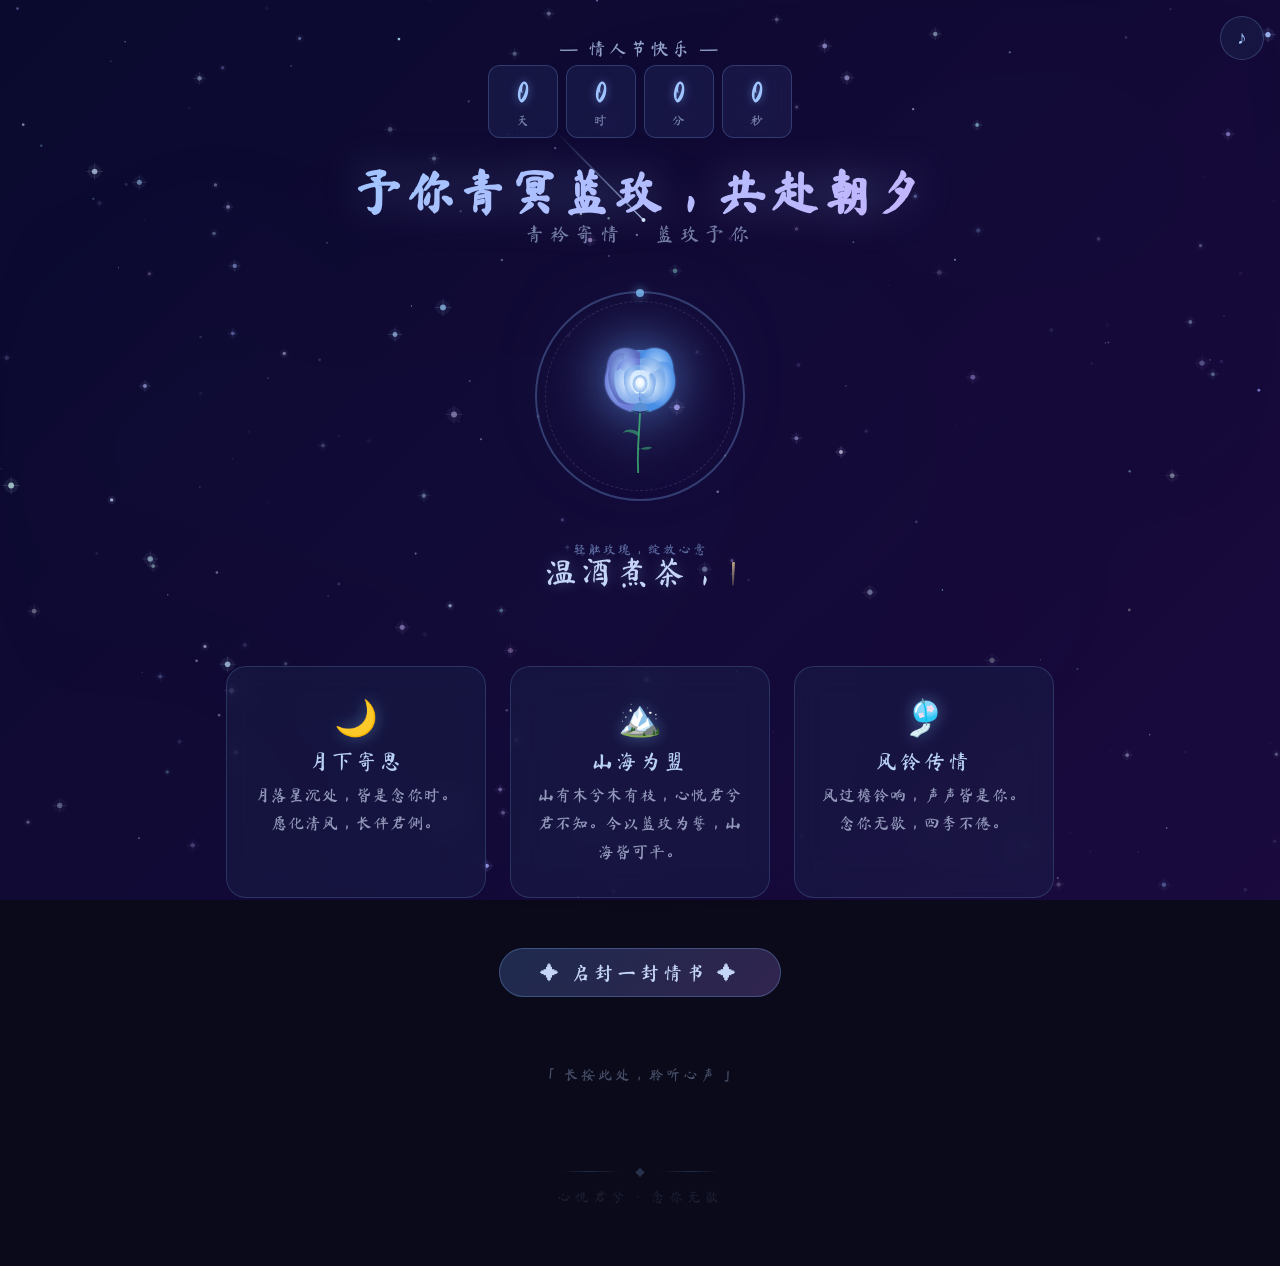
==== index.html @ 3673cbbe "Create index.html 1" ====
<!DOCTYPE html>
<html lang="zh-CN">
<head>
    <meta charset="UTF-8">
    <meta name="viewport" content="width=device-width, initial-scale=1.0">
    <title>予你青冥蓝玫，共赴朝夕</title>
    <!-- 引入中式书法字体 Ma Shan Zheng -->
    <link href="https://fonts.googleapis.com/css2?family=Ma+Shan+Zheng&display=swap" rel="stylesheet">
    <style>
        /* ========== 全局重置与基础样式 ========== */
        * {
            margin: 0;
            padding: 0;
            box-sizing: border-box;
        }

        body {
            font-family: 'Ma Shan Zheng', cursive, serif;
            overflow-x: hidden;
            min-height: 100vh;
            color: #e0d8f0;
            background: #0a0a1a;
            cursor: default;
            -webkit-tap-highlight-color: transparent;
        }

        /* ========== 星空渐变背景 ========== */
        .starry-bg {
            position: fixed;
            top: 0; left: 0;
            width: 100%; height: 100%;
            background: linear-gradient(135deg, #0a0a2e 0%, #1a0a3e 25%, #0d1b3e 50%, #1a0a3e 75%, #0a0a2e 100%);
            background-size: 400% 400%;
            animation: bgFlow 20s ease infinite;
            z-index: -3;
        }

        @keyframes bgFlow {
            0% { background-position: 0% 50%; }
            50% { background-position: 100% 50%; }
            100% { background-position: 0% 50%; }
        }

        /* ========== 星星闪烁层 ========== */
        .stars-canvas {
            position: fixed;
            top: 0; left: 0;
            width: 100%; height: 100%;
            z-index: -2;
            pointer-events: none;
        }

        /* ========== 中式水墨暗纹叠加 ========== */
        .ink-overlay {
            position: fixed;
            top: 0; left: 0;
            width: 100%; height: 100%;
            z-index: -1;
            pointer-events: none;
            opacity: 0.06;
            background-image:
                radial-gradient(ellipse at 20% 50%, rgba(100, 140, 200, 0.3) 0%, transparent 50%),
                radial-gradient(ellipse at 80% 20%, rgba(140, 100, 200, 0.2) 0%, transparent 50%),
                radial-gradient(ellipse at 50% 80%, rgba(80, 120, 180, 0.25) 0%, transparent 50%);
            background-size: 100% 100%;
            /* 水墨纹理用CSS模拟 */
            filter: blur(30px);
        }

        /* 额外水墨笔触装饰 */
        .ink-overlay::before {
            content: '';
            position: absolute;
            top: 10%; left: 5%;
            width: 300px; height: 300px;
            background: radial-gradient(ellipse, rgba(100, 150, 220, 0.15) 0%, transparent 70%);
            border-radius: 50% 40% 60% 30%;
            filter: blur(40px);
        }

        .ink-overlay::after {
            content: '';
            position: absolute;
            bottom: 15%; right: 10%;
            width: 250px; height: 250px;
            background: radial-gradient(ellipse, rgba(160, 120, 200, 0.12) 0%, transparent 70%);
            border-radius: 30% 60% 40% 50%;
            filter: blur(35px);
        }

        /* ========== 飘落花瓣容器 ========== */
        .petals-container {
            position: fixed;
            top: 0; left: 0;
            width: 100%; height: 100%;
            pointer-events: none;
            z-index: 1;
            overflow: hidden;
        }

        .petal {
            position: absolute;
            top: -30px;
            width: 12px;
            height: 16px;
            background: radial-gradient(ellipse at 30% 30%, rgba(150, 210, 255, 0.9), rgba(100, 170, 240, 0.5));
            border-radius: 50% 0 50% 50%;
            opacity: 0;
            animation: petalFall linear infinite;
            filter: blur(0.5px);
            box-shadow: 0 0 6px rgba(130, 200, 255, 0.3);
        }

        @keyframes petalFall {
            0% {
                opacity: 0;
                transform: translateY(0) translateX(0) rotate(0deg) scale(0.8);
            }
            10% {
                opacity: 0.8;
            }
            90% {
                opacity: 0.6;
            }
            100% {
                opacity: 0;
                transform: translateY(100vh) translateX(80px) rotate(360deg) scale(0.4);
            }
        }

        /* ========== 鼠标跟随粒子容器 ========== */
        .particle-container {
            position: fixed;
            top: 0; left: 0;
            width: 100%; height: 100%;
            pointer-events: none;
            z-index: 999;
        }

        .particle {
            position: absolute;
            border-radius: 50%;
            pointer-events: none;
            animation: particleFade 1s ease-out forwards;
        }

        @keyframes particleFade {
            0% {
                opacity: 1;
                transform: scale(1);
            }
            100% {
                opacity: 0;
                transform: scale(0) translateY(-20px);
            }
        }

        /* ========== 主内容容器 ========== */
        .main-content {
            position: relative;
            z-index: 10;
            display: flex;
            flex-direction: column;
            align-items: center;
            padding: 20px;
            min-height: 100vh;
        }

        /* ========== 情人节倒计时 ========== */
        .countdown-section {
            margin-top: 20px;
            text-align: center;
            animation: fadeInDown 1.5s ease;
        }

        .countdown-label {
            font-size: 1.1rem;
            color: rgba(180, 200, 240, 0.8);
            letter-spacing: 3px;
            margin-bottom: 8px;
        }

        .countdown-timer {
            display: flex;
            gap: 8px;
            justify-content: center;
            flex-wrap: wrap;
        }

        .countdown-item {
            background: rgba(100, 140, 220, 0.1);
            border: 1px solid rgba(130, 170, 240, 0.25);
            border-radius: 12px;
            padding: 10px 14px;
            min-width: 70px;
            backdrop-filter: blur(10px);
            -webkit-backdrop-filter: blur(10px);
        }

        .countdown-num {
            font-size: 1.8rem;
            color: #a0c4ff;
            text-shadow: 0 0 10px rgba(130, 180, 255, 0.5);
            display: block;
            line-height: 1.2;
        }

        .countdown-unit {
            font-size: 0.8rem;
            color: rgba(180, 200, 240, 0.6);
            letter-spacing: 2px;
        }

        @keyframes fadeInDown {
            from { opacity: 0; transform: translateY(-30px); }
            to { opacity: 1; transform: translateY(0); }
        }

        /* ========== 主标题 ========== */
        .main-title {
            margin-top: 30px;
            text-align: center;
            animation: fadeInDown 2s ease;
        }

        .main-title h1 {
            font-size: clamp(1.8rem, 5vw, 3rem);
            background: linear-gradient(135deg, #a0c4ff, #c4b5fd, #a0c4ff, #e0c3fc);
            background-size: 300% 300%;
            -webkit-background-clip: text;
            -webkit-text-fill-color: transparent;
            background-clip: text;
            animation: titleShimmer 4s ease infinite;
            text-shadow: none;
            filter: drop-shadow(0 0 20px rgba(160, 196, 255, 0.3));
            letter-spacing: 4px;
        }

        @keyframes titleShimmer {
            0% { background-position: 0% 50%; }
            50% { background-position: 100% 50%; }
            100% { background-position: 0% 50%; }
        }

        .main-title .subtitle {
            font-size: clamp(0.9rem, 2.5vw, 1.2rem);
            color: rgba(180, 200, 240, 0.6);
            margin-top: 8px;
            letter-spacing: 6px;
        }

        /* ========== 3D旋转蓝色玫瑰区域 ========== */
        .rose-section {
            margin-top: 40px;
            display: flex;
            justify-content: center;
            align-items: center;
            perspective: 800px;
        }

        .rose-wrapper {
            position: relative;
            width: 220px;
            height: 220px;
            display: flex;
            justify-content: center;
            align-items: center;
            cursor: pointer;
        }

        /* 中式圆形描边 */
        .rose-circle {
            position: absolute;
            width: 210px;
            height: 210px;
            border: 2px solid rgba(130, 180, 240, 0.3);
            border-radius: 50%;
            animation: circleRotate 10s linear infinite;
        }

        .rose-circle::before {
            content: '';
            position: absolute;
            top: -4px; left: 50%;
            width: 8px; height: 8px;
            background: rgba(130, 200, 255, 0.8);
            border-radius: 50%;
            transform: translateX(-50%);
            box-shadow: 0 0 10px rgba(130, 200, 255, 0.6);
        }

        .rose-circle-inner {
            position: absolute;
            width: 190px;
            height: 190px;
            border: 1px dashed rgba(180, 160, 220, 0.2);
            border-radius: 50%;
            animation: circleRotate 15s linear infinite reverse;
        }

        @keyframes circleRotate {
            from { transform: rotate(0deg); }
            to { transform: rotate(360deg); }
        }

        /* 3D玫瑰花 - SVG绘制 */
        .rose-3d {
            position: relative;
            width: 140px;
            height: 160px;
            animation: roseFloat 4s ease-in-out infinite;
            filter: drop-shadow(0 0 25px rgba(100, 170, 255, 0.6))
                    drop-shadow(0 0 50px rgba(130, 140, 220, 0.3));
        }

        .rose-3d svg {
            width: 100%;
            height: 100%;
        }

        @keyframes roseFloat {
            0%, 100% { transform: translateY(0) scale(1); }
            50% { transform: translateY(-8px) scale(1.03); }
        }

        /* 点击玫瑰提示 */
        .rose-hint {
            position: absolute;
            bottom: -50px;
            font-size: 0.8rem;
            color: rgba(160, 196, 255, 0.5);
            letter-spacing: 2px;
            animation: hintPulse 2s ease infinite;
        }

        @keyframes hintPulse {
            0%, 100% { opacity: 0.5; }
            50% { opacity: 1; }
        }

        /* ========== 爱心+花瓣爆破动画 ========== */
        .burst-particle {
            position: fixed;
            pointer-events: none;
            z-index: 1000;
            animation: burstAnim 1.2s ease-out forwards;
        }

        .burst-heart {
            font-size: 20px;
            color: #7ec8ff;
            text-shadow: 0 0 10px rgba(130, 200, 255, 0.6);
        }

        .burst-petal-piece {
            width: 10px;
            height: 14px;
            background: linear-gradient(135deg, rgba(130, 200, 255, 0.9), rgba(160, 140, 220, 0.7));
            border-radius: 50% 0 50% 50%;
        }

        @keyframes burstAnim {
            0% {
                opacity: 1;
                transform: translate(0, 0) scale(1) rotate(0deg);
            }
            100% {
                opacity: 0;
                transform: translate(var(--tx), var(--ty)) scale(0.3) rotate(var(--rot));
            }
        }

        /* ========== 打字机情话区域 ========== */
        .typewriter-section {
            margin-top: 50px;
            text-align: center;
            min-height: 60px;
        }

        .typewriter-text {
            font-size: clamp(1.3rem, 3.5vw, 2rem);
            color: #c4d5f7;
            letter-spacing: 4px;
            display: inline;
            text-shadow: 0 0 15px rgba(150, 190, 255, 0.3);
        }

        /* 毛笔笔触光标 */
        .typewriter-cursor {
            display: inline-block;
            width: 3px;
            height: 1.5em;
            background: linear-gradient(to bottom, rgba(200, 180, 140, 0.9), rgba(160, 140, 100, 0.3));
            margin-left: 4px;
            vertical-align: text-bottom;
            border-radius: 1px 1px 3px 0;
            animation: brushBlink 1s step-end infinite;
            /* 毛笔笔触：顶部粗底部细 */
            clip-path: polygon(0 0, 100% 0, 60% 100%, 0% 100%);
        }

        @keyframes brushBlink {
            0%, 100% { opacity: 1; }
            50% { opacity: 0; }
        }

        /* ========== 磨砂玻璃中式卡片 ========== */
        .cards-section {
            margin-top: 50px;
            display: flex;
            flex-wrap: wrap;
            justify-content: center;
            gap: 24px;
            padding: 0 20px;
            max-width: 900px;
            width: 100%;
        }

        .glass-card {
            background: rgba(30, 40, 80, 0.35);
            backdrop-filter: blur(16px);
            -webkit-backdrop-filter: blur(16px);
            border: 1px solid rgba(130, 180, 240, 0.2);
            border-radius: 20px;
            padding: 30px 24px;
            width: 260px;
            text-align: center;
            transition: all 0.4s cubic-bezier(0.4, 0, 0.2, 1);
            position: relative;
            overflow: hidden;
        }

        .glass-card::before {
            content: '';
            position: absolute;
            top: 0; left: 0;
            width: 100%; height: 100%;
            border-radius: 20px;
            border: 2px solid transparent;
            background: linear-gradient(135deg, rgba(100, 180, 240, 0), rgba(100, 180, 240, 0)) padding-box,
                        linear-gradient(135deg, rgba(100, 180, 240, 0.2), rgba(180, 160, 100, 0.1)) border-box;
            opacity: 0;
            transition: opacity 0.4s ease;
            pointer-events: none;
        }

        .glass-card:hover {
            transform: translateY(-8px);
            box-shadow:
                0 10px 40px rgba(100, 160, 240, 0.15),
                0 0 30px rgba(130, 180, 255, 0.1),
                inset 0 0 30px rgba(100, 160, 240, 0.05);
            border-color: transparent;
        }

        .glass-card:hover::before {
            opacity: 1;
            background: linear-gradient(135deg, rgba(100, 180, 240, 0), rgba(100, 180, 240, 0)) padding-box,
                        linear-gradient(135deg, rgba(100, 200, 255, 0.6), rgba(220, 200, 120, 0.4), rgba(100, 200, 255, 0.6)) border-box;
            animation: borderGlow 2s ease infinite;
        }

        @keyframes borderGlow {
            0% { background: linear-gradient(135deg, rgba(100,180,240,0),rgba(100,180,240,0)) padding-box, linear-gradient(135deg, rgba(100,200,255,0.6), rgba(220,200,120,0.4), rgba(100,200,255,0.6)) border-box; }
            50% { background: linear-gradient(135deg, rgba(100,180,240,0),rgba(100,180,240,0)) padding-box, linear-gradient(135deg, rgba(220,200,120,0.5), rgba(100,200,255,0.6), rgba(220,200,120,0.5)) border-box; }
            100% { background: linear-gradient(135deg, rgba(100,180,240,0),rgba(100,180,240,0)) padding-box, linear-gradient(135deg, rgba(100,200,255,0.6), rgba(220,200,120,0.4), rgba(100,200,255,0.6)) border-box; }
        }

        .card-icon {
            font-size: 2.2rem;
            margin-bottom: 12px;
            display: block;
            filter: drop-shadow(0 0 8px rgba(130, 200, 255, 0.4));
        }

        .card-title {
            font-size: 1.3rem;
            color: #b8d0f5;
            margin-bottom: 10px;
            letter-spacing: 3px;
        }

        .card-text {
            font-size: 1rem;
            color: rgba(200, 210, 240, 0.7);
            line-height: 1.8;
            letter-spacing: 1px;
        }

        /* ========== 惊喜按钮 ========== */
        .surprise-btn {
            margin-top: 50px;
            padding: 14px 40px;
            font-family: 'Ma Shan Zheng', cursive;
            font-size: 1.2rem;
            color: #c4d5f7;
            background: linear-gradient(135deg, rgba(80, 120, 200, 0.3), rgba(140, 100, 200, 0.3));
            border: 1px solid rgba(130, 180, 240, 0.3);
            border-radius: 50px;
            cursor: pointer;
            letter-spacing: 4px;
            transition: all 0.3s ease;
            backdrop-filter: blur(10px);
            -webkit-backdrop-filter: blur(10px);
            position: relative;
            overflow: hidden;
        }

        .surprise-btn::before {
            content: '';
            position: absolute;
            top: 50%; left: 50%;
            width: 0; height: 0;
            background: rgba(130, 200, 255, 0.15);
            border-radius: 50%;
            transform: translate(-50%, -50%);
            transition: all 0.5s ease;
        }

        .surprise-btn:hover {
            border-color: rgba(130, 200, 255, 0.6);
            box-shadow: 0 0 30px rgba(100, 170, 255, 0.2), inset 0 0 20px rgba(100, 170, 255, 0.05);
            transform: scale(1.05);
        }

        .surprise-btn:hover::before {
            width: 300px; height: 300px;
        }

        /* ========== 惊喜弹窗 ========== */
        .modal-overlay {
            position: fixed;
            top: 0; left: 0;
            width: 100%; height: 100%;
            background: rgba(5, 5, 20, 0.7);
            backdrop-filter: blur(8px);
            -webkit-backdrop-filter: blur(8px);
            z-index: 2000;
            display: none;
            justify-content: center;
            align-items: center;
            opacity: 0;
            transition: opacity 0.4s ease;
        }

        .modal-overlay.active {
            display: flex;
            opacity: 1;
        }

        .modal-box {
            background: rgba(20, 30, 60, 0.6);
            backdrop-filter: blur(20px);
            -webkit-backdrop-filter: blur(20px);
            border: 1px solid rgba(130, 180, 240, 0.3);
            border-radius: 24px;
            padding: 40px 30px;
            max-width: 380px;
            width: 90%;
            text-align: center;
            transform: scale(0.8);
            transition: transform 0.4s cubic-bezier(0.4, 0, 0.2, 1);
        }

        .modal-overlay.active .modal-box {
            transform: scale(1);
        }

        .modal-icon {
            font-size: 3rem;
            margin-bottom: 16px;
            display: block;
            animation: modalFloat 3s ease infinite;
        }

        @keyframes modalFloat {
            0%, 100% { transform: translateY(0); }
            50% { transform: translateY(-10px); }
        }

        .modal-text {
            font-size: 1.4rem;
            color: #c4d5f7;
            line-height: 2;
            letter-spacing: 3px;
            margin-bottom: 20px;
        }

        .modal-close {
            padding: 8px 30px;
            font-family: 'Ma Shan Zheng', cursive;
            font-size: 1rem;
            color: rgba(180, 200, 240, 0.8);
            background: rgba(100, 140, 200, 0.15);
            border: 1px solid rgba(130, 180, 240, 0.2);
            border-radius: 30px;
            cursor: pointer;
            letter-spacing: 3px;
            transition: all 0.3s ease;
        }

        .modal-close:hover {
            background: rgba(100, 140, 200, 0.3);
            border-color: rgba(130, 200, 255, 0.5);
        }

        /* ========== 长按彩蛋区域 ========== */
        .easter-egg-zone {
            margin-top: 50px;
            padding: 20px 30px;
            text-align: center;
            cursor: pointer;
            user-select: none;
            -webkit-user-select: none;
            position: relative;
        }

        .easter-egg-hint {
            font-size: 0.9rem;
            color: rgba(160, 180, 220, 0.4);
            letter-spacing: 3px;
            transition: color 0.3s ease;
        }

        .easter-egg-hint:hover {
            color: rgba(160, 180, 220, 0.6);
        }

        .easter-egg-content {
            position: fixed;
            top: 50%; left: 50%;
            transform: translate(-50%, -50%) scale(0.8);
            background: rgba(15, 20, 50, 0.85);
            backdrop-filter: blur(20px);
            -webkit-backdrop-filter: blur(20px);
            border: 1px solid rgba(130, 180, 240, 0.3);
            border-radius: 24px;
            padding: 40px 30px;
            max-width: 360px;
            width: 85%;
            text-align: center;
            z-index: 3000;
            opacity: 0;
            pointer-events: none;
            transition: all 0.5s cubic-bezier(0.4, 0, 0.2, 1);
        }

        .easter-egg-content.show {
            opacity: 1;
            transform: translate(-50%, -50%) scale(1);
            pointer-events: auto;
        }

        .easter-egg-text {
            font-size: 1.3rem;
            color: #c4d5f7;
            line-height: 2.2;
            letter-spacing: 3px;
        }

        .easter-egg-deco {
            margin-top: 15px;
            font-size: 1.5rem;
            opacity: 0.6;
        }

        /* ========== 音乐控制按钮 ========== */
        .music-btn {
            position: fixed;
            top: 16px;
            right: 16px;
            width: 44px;
            height: 44px;
            border-radius: 50%;
            background: rgba(30, 40, 80, 0.4);
            backdrop-filter: blur(10px);
            -webkit-backdrop-filter: blur(10px);
            border: 1px solid rgba(130, 180, 240, 0.25);
            color: #a0c4ff;
            font-size: 1.2rem;
            cursor: pointer;
            z-index: 5000;
            display: flex;
            justify-content: center;
            align-items: center;
            transition: all 0.3s ease;
        }

        .music-btn:hover {
            background: rgba(50, 60, 100, 0.5);
            border-color: rgba(130, 200, 255, 0.5);
            box-shadow: 0 0 15px rgba(100, 170, 255, 0.2);
        }

        .music-btn.playing .music-icon {
            animation: musicSpin 2s linear infinite;
        }

        @keyframes musicSpin {
            from { transform: rotate(0deg); }
            to { transform: rotate(360deg); }
        }

        /* ========== 底部装饰 ========== */
        .footer-deco {
            margin-top: 60px;
            margin-bottom: 40px;
            text-align: center;
            opacity: 0.4;
        }

        .footer-deco .line {
            display: inline-block;
            width: 60px;
            height: 1px;
            background: linear-gradient(to right, transparent, rgba(130, 180, 240, 0.5), transparent);
            vertical-align: middle;
            margin: 0 12px;
        }

        .footer-deco .dot {
            font-size: 0.6rem;
            color: rgba(130, 180, 240, 0.6);
        }

        .footer-text {
            margin-top: 10px;
            font-size: 0.85rem;
            color: rgba(160, 180, 220, 0.3);
            letter-spacing: 4px;
        }

        /* ========== 响应式适配 ========== */
        @media (max-width: 768px) {
            .cards-section {
                flex-direction: column;
                align-items: center;
            }

            .glass-card {
                width: 90%;
                max-width: 320px;
            }

            .countdown-item {
                min-width: 60px;
                padding: 8px 10px;
            }

            .countdown-num {
                font-size: 1.5rem;
            }

            .rose-wrapper {
                width: 180px;
                height: 180px;
            }

            .rose-circle {
                width: 170px;
                height: 170px;
            }

            .rose-circle-inner {
                width: 155px;
                height: 155px;
            }

            .rose-3d {
                width: 100px;
                height: 100px;
            }
        }

        @media (max-width: 480px) {
            .main-content {
                padding: 10px;
            }

            .countdown-item {
                min-width: 55px;
                padding: 6px 8px;
            }

            .surprise-btn {
                padding: 12px 30px;
                font-size: 1.1rem;
            }
        }

        /* ========== 加载动画 ========== */
        .page-loader {
            position: fixed;
            top: 0; left: 0;
            width: 100%; height: 100%;
            background: #0a0a1a;
            z-index: 9999;
            display: flex;
            justify-content: center;
            align-items: center;
            transition: opacity 0.8s ease;
        }

        .page-loader.hidden {
            opacity: 0;
            pointer-events: none;
        }

        .loader-text {
            font-size: 1.5rem;
            color: #a0c4ff;
            letter-spacing: 6px;
            animation: loaderPulse 1.5s ease infinite;
        }

        @keyframes loaderPulse {
            0%, 100% { opacity: 0.4; }
            50% { opacity: 1; }
        }
    </style>
</head>
<body>

    <!-- 页面加载动画 -->
    <div class="page-loader" id="pageLoader">
        <span class="loader-text">蓝玫映星河...</span>
    </div>

    <!-- 星空渐变背景 -->
    <div class="starry-bg"></div>

    <!-- 星星闪烁画布 -->
    <canvas class="stars-canvas" id="starsCanvas"></canvas>

    <!-- 中式水墨暗纹 -->
    <div class="ink-overlay"></div>

    <!-- 飘落花瓣容器 -->
    <div class="petals-container" id="petalsContainer"></div>

    <!-- 鼠标跟随粒子容器 -->
    <div class="particle-container" id="particleContainer"></div>

    <!-- 背景音乐 - 可替换为其他免费音乐外链 -->
    <audio id="bgMusic" loop preload="auto">
        <source src="https://cdn.pixabay.com/audio/2024/11/01/audio_4956b4edd1.mp3" type="audio/mpeg">
    </audio>

    <!-- 音乐控制按钮 -->
    <button class="music-btn" id="musicBtn" title="背景音乐">
        <span class="music-icon">♪</span>
    </button>

    <!-- 主内容 -->
    <div class="main-content">

        <!-- 情人节倒计时 -->
        <section class="countdown-section">
            <div class="countdown-label">— 距离情人节 —</div>
            <div class="countdown-timer" id="countdownTimer">
                <div class="countdown-item">
                    <span class="countdown-num" id="cdDays">0</span>
                    <span class="countdown-unit">天</span>
                </div>
                <div class="countdown-item">
                    <span class="countdown-num" id="cdHours">0</span>
                    <span class="countdown-unit">时</span>
                </div>
                <div class="countdown-item">
                    <span class="countdown-num" id="cdMins">0</span>
                    <span class="countdown-unit">分</span>
                </div>
                <div class="countdown-item">
                    <span class="countdown-num" id="cdSecs">0</span>
                    <span class="countdown-unit">秒</span>
                </div>
            </div>
        </section>

        <!-- 主标题 - 可修改文案 -->
        <section class="main-title">
            <h1>予你青冥蓝玫，共赴朝夕</h1>
            <div class="subtitle">青衿寄情 · 蓝玫予你</div>
        </section>

        <!-- 3D旋转蓝色玫瑰 -->
        <section class="rose-section">
            <div class="rose-wrapper" id="roseWrapper">
                <div class="rose-circle"></div>
                <div class="rose-circle-inner"></div>
                <div class="rose-3d" id="rose3d">
                    <svg viewBox="0 0 200 260" xmlns="http://www.w3.org/2000/svg">
                        <defs>
                            <radialGradient id="rg1" cx="50%" cy="40%"><stop offset="0%" stop-color="#c7e2ff"/><stop offset="100%" stop-color="#4a8ee6"/></radialGradient>
                            <radialGradient id="rg2" cx="50%" cy="40%"><stop offset="0%" stop-color="#a8d4ff"/><stop offset="100%" stop-color="#5b6abf"/></radialGradient>
                            <radialGradient id="rg3" cx="50%" cy="40%"><stop offset="0%" stop-color="#b8e0ff"/><stop offset="100%" stop-color="#6e7fd9"/></radialGradient>
                            <radialGradient id="rg4" cx="50%" cy="50%"><stop offset="0%" stop-color="#dbeeff"/><stop offset="100%" stop-color="#7baae8"/></radialGradient>
                            <radialGradient id="rg5" cx="50%" cy="40%"><stop offset="0%" stop-color="#e8f4ff"/><stop offset="100%" stop-color="#90b8f0"/></radialGradient>
                            <radialGradient id="rgCore" cx="50%" cy="50%"><stop offset="0%" stop-color="#f0f7ff"/><stop offset="60%" stop-color="#c4dcf8"/><stop offset="100%" stop-color="#8ab4e8"/></radialGradient>
                            <filter id="roseGlow"><feGaussianBlur stdDeviation="1.5" result="blur"/><feMerge><feMergeNode in="blur"/><feMergeNode in="SourceGraphic"/></feMerge></filter>
                        </defs>
                        <!-- 花茎 -->
                        <path d="M100 158 Q99 180 97 210 Q96 235 97 255" stroke="#4ade80" stroke-width="3" fill="none" opacity="0.65"/>
                        <!-- 叶子 -->
                        <path d="M97 195 Q82 185 72 190 Q80 180 97 188" fill="#4ade80" opacity="0.45"/>
                        <path d="M97 218 Q112 210 120 214 Q110 220 97 215" fill="#4ade80" opacity="0.45"/>
                        <!-- 花萼 -->
                        <path d="M92 158 Q87 150 82 156 Q89 153 96 160" fill="#34d399" opacity="0.55"/>
                        <path d="M108 158 Q113 150 118 156 Q111 153 104 160" fill="#34d399" opacity="0.55"/>
                        <path d="M100 156 Q100 148 100 155" stroke="#34d399" stroke-width="2" fill="none" opacity="0.4"/>

                        <!-- === 花朵实心底色（消除所有缝隙） === -->
                        <ellipse cx="100" cy="105" rx="52" ry="50" fill="#5a8fd4" opacity="1"/>

                        <!-- === 外层花瓣（5片，大而圆润） === -->
                        <path d="M100 60 Q125 45 145 60 Q160 80 150 110 Q140 135 115 145 Q100 130 100 100 Z" fill="url(#rg1)" filter="url(#roseGlow)"/>
                        <path d="M100 60 Q75 45 55 60 Q40 80 50 110 Q60 135 85 145 Q100 130 100 100 Z" fill="url(#rg2)" filter="url(#roseGlow)"/>
                        <path d="M55 75 Q38 95 45 120 Q55 148 85 155 Q95 140 90 115 Q85 90 70 75 Z" fill="url(#rg3)" filter="url(#roseGlow)"/>
                        <path d="M145 75 Q162 95 155 120 Q145 148 115 155 Q105 140 110 115 Q115 90 130 75 Z" fill="url(#rg1)" filter="url(#roseGlow)"/>
                        <path d="M65 60 Q50 70 48 95 Q48 120 65 140 Q80 148 95 140 Q85 120 78 95 Q72 72 75 60 Z" fill="url(#rg2)" opacity="0.9"/>

                        <!-- === 中层花瓣（4片，稍小，覆盖内部） === -->
                        <path d="M100 70 Q120 62 135 78 Q145 100 130 130 Q115 145 100 135 Q100 115 100 95 Z" fill="url(#rg4)" opacity="0.92"/>
                        <path d="M100 70 Q80 62 65 78 Q55 100 70 130 Q85 145 100 135 Q100 115 100 95 Z" fill="url(#rg3)" opacity="0.92"/>
                        <path d="M60 90 Q55 110 65 130 Q78 148 100 140 Q95 125 88 108 Q80 92 68 85 Z" fill="url(#rg5)" opacity="0.88"/>
                        <path d="M140 90 Q145 110 135 130 Q122 148 100 140 Q105 125 112 108 Q120 92 132 85 Z" fill="url(#rg4)" opacity="0.88"/>

                        <!-- === 内层花瓣（4片，紧密包裹中心） === -->
                        <path d="M100 80 Q115 78 125 92 Q130 110 118 130 Q108 138 100 130 Q100 112 100 95 Z" fill="url(#rg5)" opacity="0.93"/>
                        <path d="M100 80 Q85 78 75 92 Q70 110 82 130 Q92 138 100 130 Q100 112 100 95 Z" fill="url(#rg4)" opacity="0.93"/>
                        <path d="M78 95 Q72 108 78 125 Q88 138 100 132 Q96 120 92 108 Q88 98 82 92 Z" fill="url(#rg5)" opacity="0.9"/>
                        <path d="M122 95 Q128 108 122 125 Q112 138 100 132 Q104 120 108 108 Q112 98 118 92 Z" fill="url(#rg4)" opacity="0.9"/>

                        <!-- === 花蕊卷曲（螺旋形，填满中心） === -->
                        <path d="M100 88 Q110 86 115 98 Q118 112 108 125 Q100 130 100 118 Q100 105 100 95 Z" fill="#d4e8fc" opacity="0.94"/>
                        <path d="M100 88 Q90 86 85 98 Q82 112 92 125 Q100 130 100 118 Q100 105 100 95 Z" fill="#ddeeff" opacity="0.94"/>
                        <path d="M95 95 Q88 105 92 118 Q97 128 100 122 Q98 112 96 102 Z" fill="#e6f1ff" opacity="0.92"/>
                        <path d="M105 95 Q112 105 108 118 Q103 128 100 122 Q102 112 104 102 Z" fill="#e0edff" opacity="0.92"/>

                        <!-- === 花蕊中心（实心，最亮） === -->
                        <ellipse cx="100" cy="110" rx="12" ry="14" fill="url(#rgCore)" opacity="0.95"/>
                        <ellipse cx="100" cy="108" rx="7" ry="8" fill="#f0f7ff" opacity="0.9"/>
                        <ellipse cx="100" cy="107" rx="3" ry="4" fill="#ffffff" opacity="0.7"/>
                    </svg>
                </div>
                <span class="rose-hint">轻触玫瑰，绽放心意</span>
            </div>
        </section>

        <!-- 打字机情话 -->
        <section class="typewriter-section">
            <span class="typewriter-text" id="typewriterText"></span>
            <span class="typewriter-cursor"></span>
        </section>

        <!-- 磨砂玻璃中式卡片 - 可修改文案 -->
        <section class="cards-section">
            <div class="glass-card">
                <span class="card-icon">🌙</span>
                <div class="card-title">月下寄思</div>
                <div class="card-text">月落星沉处，皆是念你时。愿化清风，长伴君侧。</div>
            </div>
            <div class="glass-card">
                <span class="card-icon">🏔️</span>
                <div class="card-title">山海为盟</div>
                <div class="card-text">山有木兮木有枝，心悦君兮君不知。今以蓝玫为誓，山海皆可平。</div>
            </div>
            <div class="glass-card">
                <span class="card-icon">🎐</span>
                <div class="card-title">风铃传情</div>
                <div class="card-text">风过檐铃响，声声皆是你。念你无歇，四季不倦。</div>
            </div>
        </section>

        <!-- 惊喜按钮 -->
        <button class="surprise-btn" id="surpriseBtn">
            ✦ 启封一封情书 ✦
        </button>

        <!-- 长按彩蛋区域 -->
        <div class="easter-egg-zone" id="easterEggZone">
            <div class="easter-egg-hint">「 长按此处，聆听心声 」</div>
        </div>

        <!-- 底部装饰 -->
        <div class="footer-deco">
            <span class="line"></span>
            <span class="dot">◆</span>
            <span class="line"></span>
            <div class="footer-text">心悦君兮 · 念你无歇</div>
        </div>
    </div>

    <!-- 惊喜弹窗 -->
    <div class="modal-overlay" id="modalOverlay">
        <div class="modal-box">
            <span class="modal-icon">💌</span>
            <!-- 弹窗情话 - 可修改文案 -->
            <div class="modal-text" id="modalText">
                浮世三千，<br>吾爱有三：<br>日、月与卿。<br>日为朝，月为暮，<br>卿为朝朝暮暮。
            </div>
            <button class="modal-close" id="modalClose">知悉 · 珍藏于心</button>
        </div>
    </div>

    <!-- 长按彩蛋内容 -->
    <div class="easter-egg-content" id="easterEggContent">
        <div class="easter-egg-text">
            见山是山，见海是海，见你是全世界<br>
            往后余生，四季与你
        </div>
        <div class="easter-egg-deco">🌸 💎 🌸</div>
    </div>

    <script>
        /* ========================================
         *  全局变量与配置 - 可在此修改文案
         * ======================================== */

        // 打字机情话列表 - 可修改/增加
        const typewriterPhrases = [
            "温酒煮茶，与你岁岁",
            "蓝玫寄意，山海为盟",
            "心悦于你，无问西东"
        ];

        // 惊喜弹窗情话列表 - 随机显示一句
        const surpriseTexts = [
            "浮世三千，<br>吾爱有三：<br>日、月与卿。<br>日为朝，月为暮，<br>卿为朝朝暮暮。",
            "玲珑骰子安红豆，<br>入骨相思知不知。<br>愿以星河为聘，<br>予你一世欢颜。",
            "春水初生，春林初盛，<br>春风十里，不如你。<br>蓝玫一朵，<br>胜却人间无数。"
        ];

        // 情人节目标日期 - 2026年2月14日
        const valentineDate = new Date('2026-02-14T00:00:00');

        /* ========================================
         *  页面加载完成
         * ======================================== */
        window.addEventListener('load', () => {
            setTimeout(() => {
                document.getElementById('pageLoader').classList.add('hidden');
            }, 1200);

            initStars();
            initPetals();
            initTypewriter();
            initCountdown();
            initParticles();
            initSurprise();
            initEasterEgg();
            initRoseClick();
            initMusic();
        });

        /* ========================================
         *  星星闪烁效果
         * ======================================== */
        function initStars() {
            const canvas = document.getElementById('starsCanvas');
            const ctx = canvas.getContext('2d');
            let stars = [];
            let shootingStars = [];
            const STAR_COUNT = 250;

            function resize() {
                canvas.width = window.innerWidth;
                canvas.height = window.innerHeight;
                // 重新分布星星位置
                stars.forEach(s => {
                    s.x = Math.random() * canvas.width;
                    s.y = Math.random() * canvas.height;
                });
            }
            resize();
            window.addEventListener('resize', resize);

            // 创建星星 - 不同类型有不同闪烁行为
            for (let i = 0; i < STAR_COUNT; i++) {
                const r = Math.random();
                stars.push({
                    x: Math.random() * canvas.width,
                    y: Math.random() * canvas.height,
                    baseSize: Math.random() * 2.2 + 0.4,
                    maxOpacity: 0.3 + Math.random() * 0.7,
                    // 闪烁速度：快中慢三档，让星空有层次感
                    twinkleSpeed: r < 0.3 ? (1.5 + Math.random() * 2) : r < 0.7 ? (3 + Math.random() * 3) : (5 + Math.random() * 4),
                    phase: Math.random() * Math.PI * 2,
                    // 随机闪烁偏移，让每颗星独立
                    flickerTimer: Math.random() * 1000,
                    // 是否会突然闪亮
                    canFlash: Math.random() < 0.15,
                    flashTime: 0,
                    // 颜色
                    r: Math.random() > 0.5 ? (150 + Math.random()*60) : (180 + Math.random()*40),
                    g: Math.random() > 0.5 ? (190 + Math.random()*50) : (160 + Math.random()*40),
                    b: Math.random() > 0.5 ? 255 : (220 + Math.random()*35)
                });
            }

            // 偶尔产生流星
            function spawnShootingStar() {
                shootingStars.push({
                    x: Math.random() * canvas.width * 0.8,
                    y: Math.random() * canvas.height * 0.3,
                    len: 60 + Math.random() * 80,
                    speed: 4 + Math.random() * 4,
                    angle: Math.PI / 4 + (Math.random() - 0.5) * 0.3,
                    life: 1.0
                });
                // 下一颗流星间隔 4~10秒
                setTimeout(spawnShootingStar, 4000 + Math.random() * 6000);
            }
            setTimeout(spawnShootingStar, 2000);

            function animate() {
                ctx.clearRect(0, 0, canvas.width, canvas.height);
                const time = Date.now() * 0.001;

                stars.forEach(star => {
                    // 多层正弦叠加，产生自然闪烁
                    const t1 = Math.sin(time * star.twinkleSpeed + star.phase);
                    const t2 = Math.sin(time * star.twinkleSpeed * 0.7 + star.phase * 1.3);
                    let twinkle = (t1 * 0.5 + t2 * 0.3 + 0.8) * 0.6;
                    twinkle = Math.max(0.05, Math.min(1, twinkle));

                    // 随机突然闪亮效果
                    let flashBoost = 0;
                    if (star.canFlash) {
                        if (star.flashTime <= 0 && Math.random() < 0.002) {
                            star.flashTime = 0.4 + Math.random() * 0.3;
                        }
                        if (star.flashTime > 0) {
                            flashBoost = Math.sin(star.flashTime * Math.PI / 0.7) * 0.6;
                            star.flashTime -= 0.016;
                        }
                    }

                    const alpha = Math.min(1, star.maxOpacity * twinkle + flashBoost);
                    const size = star.baseSize * (0.8 + twinkle * 0.4 + flashBoost * 0.5);

                    // 画星星核心
                    ctx.beginPath();
                    ctx.arc(star.x, star.y, size, 0, Math.PI * 2);
                    ctx.fillStyle = `rgba(${star.r}, ${star.g}, ${star.b}, ${alpha})`;
                    ctx.fill();

                    // 较大的星星画十字光芒
                    if (size > 1.8 || flashBoost > 0.2) {
                        const glowAlpha = alpha * 0.4;
                        const glowLen = size * 3;
                        ctx.strokeStyle = `rgba(${star.r}, ${star.g}, ${star.b}, ${glowAlpha})`;
                        ctx.lineWidth = 0.5;
                        ctx.beginPath();
                        ctx.moveTo(star.x - glowLen, star.y);
                        ctx.lineTo(star.x + glowLen, star.y);
                        ctx.moveTo(star.x, star.y - glowLen);
                        ctx.lineTo(star.x, star.y + glowLen);
                        ctx.stroke();
                    }

                    // 光晕
                    if (size > 1.5) {
                        ctx.beginPath();
                        ctx.arc(star.x, star.y, size * 2.5, 0, Math.PI * 2);
                        ctx.fillStyle = `rgba(${star.r}, ${star.g}, ${star.b}, ${alpha * 0.1})`;
                        ctx.fill();
                    }
                });

                // 绘制流星
                shootingStars.forEach((ss, idx) => {
                    const dx = Math.cos(ss.angle) * ss.speed;
                    const dy = Math.sin(ss.angle) * ss.speed;
                    ss.x += dx;
                    ss.y += dy;
                    ss.life -= 0.012;

                    if (ss.life > 0) {
                        const tailX = ss.x - Math.cos(ss.angle) * ss.len;
                        const tailY = ss.y - Math.sin(ss.angle) * ss.len;
                        const grad = ctx.createLinearGradient(tailX, tailY, ss.x, ss.y);
                        grad.addColorStop(0, `rgba(160, 200, 255, 0)`);
                        grad.addColorStop(1, `rgba(200, 220, 255, ${ss.life * 0.8})`);
                        ctx.beginPath();
                        ctx.moveTo(tailX, tailY);
                        ctx.lineTo(ss.x, ss.y);
                        ctx.strokeStyle = grad;
                        ctx.lineWidth = 1.5;
                        ctx.stroke();
                        // 流星头部亮点
                        ctx.beginPath();
                        ctx.arc(ss.x, ss.y, 2, 0, Math.PI * 2);
                        ctx.fillStyle = `rgba(220, 240, 255, ${ss.life})`;
                        ctx.fill();
                    } else {
                        shootingStars.splice(idx, 1);
                    }
                });

                requestAnimationFrame(animate);
            }
            animate();
        }

        /* ========================================
         *  飘落花瓣动画
         * ======================================== */
        function initPetals() {
            const container = document.getElementById('petalsContainer');
            const PETAL_COUNT = 15;

            function createPetal() {
                const petal = document.createElement('div');
                petal.className = 'petal';

                // 随机位置和大小
                const left = Math.random() * 100;
                const size = Math.random() * 8 + 8;
                const duration = Math.random() * 8 + 8;
                const delay = Math.random() * 10;
                const swayAmount = (Math.random() - 0.5) * 150;

                petal.style.left = left + '%';
                petal.style.width = size + 'px';
                petal.style.height = (size * 1.3) + 'px';
                petal.style.animationDuration = duration + 's';
                petal.style.animationDelay = delay + 's';

                // 随机花瓣颜色（碎冰蓝系列）
                const hue = 195 + Math.random() * 20;
                const sat = 70 + Math.random() * 20;
                const light = 75 + Math.random() * 15;
                petal.style.background = `radial-gradient(ellipse at 30% 30%, hsla(${hue}, ${sat}%, ${light}%, 0.9), hsla(${hue}, ${sat}%, ${light - 20}%, 0.4))`;

                container.appendChild(petal);

                // 动画结束后重新创建
                petal.addEventListener('animationend', () => {
                    petal.remove();
                    createPetal();
                });

                // 超时清理（防止动画不触发）
                setTimeout(() => {
                    if (petal.parentNode) {
                        petal.remove();
                        createPetal();
                    }
                }, (duration + delay) * 1000 + 500);
            }

            for (let i = 0; i < PETAL_COUNT; i++) {
                setTimeout(() => createPetal(), i * 600);
            }
        }

        /* ========================================
         *  鼠标跟随星光粒子
         * ======================================== */
        function initParticles() {
            const container = document.getElementById('particleContainer');
            let lastTime = 0;
            const THROTTLE = 40; // 节流间隔ms

            function createParticle(x, y) {
                const particle = document.createElement('div');
                particle.className = 'particle';

                const size = Math.random() * 6 + 3;
                const offsetX = (Math.random() - 0.5) * 20;
                const offsetY = (Math.random() - 0.5) * 20;

                // 青紫渐变色
                const colors = [
                    'rgba(130, 200, 255, 0.8)',
                    'rgba(160, 140, 220, 0.8)',
                    'rgba(100, 180, 240, 0.8)',
                    'rgba(180, 160, 255, 0.7)',
                    'rgba(140, 220, 255, 0.8)'
                ];
                const color = colors[Math.floor(Math.random() * colors.length)];

                particle.style.width = size + 'px';
                particle.style.height = size + 'px';
                particle.style.left = (x + offsetX) + 'px';
                particle.style.top = (y + offsetY) + 'px';
                particle.style.background = `radial-gradient(circle, ${color}, transparent)`;
                particle.style.boxShadow = `0 0 ${size}px ${color}`;

                container.appendChild(particle);

                setTimeout(() => particle.remove(), 1000);
            }

            document.addEventListener('mousemove', (e) => {
                const now = Date.now();
                if (now - lastTime < THROTTLE) return;
                lastTime = now;

                for (let i = 0; i < 3; i++) {
                    createParticle(e.clientX, e.clientY);
                }
            });

            // 触摸设备支持
            document.addEventListener('touchmove', (e) => {
                const now = Date.now();
                if (now - lastTime < THROTTLE) return;
                lastTime = now;

                const touch = e.touches[0];
                for (let i = 0; i < 2; i++) {
                    createParticle(touch.clientX, touch.clientY);
                }
            }, { passive: true });
        }

        /* ========================================
         *  打字机效果
         * ======================================== */
        function initTypewriter() {
            const textEl = document.getElementById('typewriterText');
            let phraseIndex = 0;
            let charIndex = 0;
            let isDeleting = false;

            function type() {
                const currentPhrase = typewriterPhrases[phraseIndex];

                if (!isDeleting) {
                    // 打字
                    textEl.textContent = currentPhrase.substring(0, charIndex + 1);
                    charIndex++;

                    if (charIndex === currentPhrase.length) {
                        // 打完一句，停顿后开始删除
                        setTimeout(() => {
                            isDeleting = true;
                            type();
                        }, 2500);
                        return;
                    }
                    setTimeout(type, 150);
                } else {
                    // 删除
                    textEl.textContent = currentPhrase.substring(0, charIndex - 1);
                    charIndex--;

                    if (charIndex === 0) {
                        isDeleting = false;
                        phraseIndex = (phraseIndex + 1) % typewriterPhrases.length;
                        setTimeout(type, 500);
                        return;
                    }
                    setTimeout(type, 80);
                }
            }

            setTimeout(type, 2000);
        }

        /* ========================================
         *  情人节倒计时
         * ======================================== */
        function initCountdown() {
            const daysEl = document.getElementById('cdDays');
            const hoursEl = document.getElementById('cdHours');
            const minsEl = document.getElementById('cdMins');
            const secsEl = document.getElementById('cdSecs');

            function update() {
                const now = new Date();
                const diff = valentineDate - now;

                if (diff <= 0) {
                    daysEl.textContent = '0';
                    hoursEl.textContent = '0';
                    minsEl.textContent = '0';
                    secsEl.textContent = '0';
                    document.querySelector('.countdown-label').textContent = '— 情人节快乐 —';
                    return;
                }

                const days = Math.floor(diff / (1000 * 60 * 60 * 24));
                const hours = Math.floor((diff % (1000 * 60 * 60 * 24)) / (1000 * 60 * 60));
                const mins = Math.floor((diff % (1000 * 60 * 60)) / (1000 * 60));
                const secs = Math.floor((diff % (1000 * 60)) / 1000);

                daysEl.textContent = days;
                hoursEl.textContent = String(hours).padStart(2, '0');
                minsEl.textContent = String(mins).padStart(2, '0');
                secsEl.textContent = String(secs).padStart(2, '0');
            }

            update();
            setInterval(update, 1000);
        }

        /* ========================================
         *  惊喜弹窗
         * ======================================== */
        function initSurprise() {
            const btn = document.getElementById('surpriseBtn');
            const overlay = document.getElementById('modalOverlay');
            const closeBtn = document.getElementById('modalClose');
            const modalText = document.getElementById('modalText');

            btn.addEventListener('click', () => {
                // 随机选择一句情话
                const randomText = surpriseTexts[Math.floor(Math.random() * surpriseTexts.length)];
                modalText.innerHTML = randomText;
                overlay.classList.add('active');
            });

            closeBtn.addEventListener('click', () => {
                overlay.classList.remove('active');
            });

            overlay.addEventListener('click', (e) => {
                if (e.target === overlay) {
                    overlay.classList.remove('active');
                }
            });
        }

        /* ========================================
         *  长按彩蛋
         * ======================================== */
        function initEasterEgg() {
            const zone = document.getElementById('easterEggZone');
            const content = document.getElementById('easterEggContent');
            let pressTimer = null;
            let isShowing = false;

            function showEgg() {
                content.classList.add('show');
                isShowing = true;
            }

            function hideEgg() {
                content.classList.remove('show');
                isShowing = false;
            }

            // 鼠标长按
            zone.addEventListener('mousedown', (e) => {
                e.preventDefault();
                pressTimer = setTimeout(showEgg, 800);
            });

            zone.addEventListener('mouseup', () => {
                clearTimeout(pressTimer);
            });

            zone.addEventListener('mouseleave', () => {
                clearTimeout(pressTimer);
            });

            // 触摸长按
            zone.addEventListener('touchstart', (e) => {
                e.preventDefault();
                pressTimer = setTimeout(showEgg, 800);
            }, { passive: false });

            zone.addEventListener('touchend', () => {
                clearTimeout(pressTimer);
            });

            // 点击其他区域关闭彩蛋
            document.addEventListener('click', (e) => {
                if (isShowing && !content.contains(e.target) && !zone.contains(e.target)) {
                    hideEgg();
                }
            });

            document.addEventListener('touchstart', (e) => {
                if (isShowing && !content.contains(e.target) && !zone.contains(e.target)) {
                    hideEgg();
                }
            }, { passive: true });
        }

        /* ========================================
         *  点击玫瑰 - 爱心+花瓣爆破
         * ======================================== */
        function initRoseClick() {
            const roseWrapper = document.getElementById('roseWrapper');

            roseWrapper.addEventListener('click', (e) => {
                const rect = roseWrapper.getBoundingClientRect();
                const cx = rect.left + rect.width / 2;
                const cy = rect.top + rect.height / 2;

                createBurst(cx, cy);
            });
        }

        function createBurst(cx, cy) {
            const PARTICLE_COUNT = 20;

            for (let i = 0; i < PARTICLE_COUNT; i++) {
                const el = document.createElement('div');
                el.className = 'burst-particle';

                // 随机方向
                const angle = (Math.PI * 2 * i) / PARTICLE_COUNT + (Math.random() - 0.5) * 0.5;
                const distance = 60 + Math.random() * 100;
                const tx = Math.cos(angle) * distance;
                const ty = Math.sin(angle) * distance - 30;
                const rot = Math.random() * 720 - 360;

                el.style.left = cx + 'px';
                el.style.top = cy + 'px';
                el.style.setProperty('--tx', tx + 'px');
                el.style.setProperty('--ty', ty + 'px');
                el.style.setProperty('--rot', rot + 'deg');

                // 交替爱心和花瓣
                if (i % 3 === 0) {
                    el.innerHTML = '<span class="burst-heart">♥</span>';
                    // 碎冰蓝渐变色
                    const hue = 195 + Math.random() * 30;
                    el.querySelector('.burst-heart').style.color = `hsl(${hue}, 80%, 75%)`;
                    el.querySelector('.burst-heart').style.textShadow = `0 0 10px hsla(${hue}, 80%, 75%, 0.6)`;
                    el.querySelector('.burst-heart').style.fontSize = (16 + Math.random() * 12) + 'px';
                } else {
                    const petal = document.createElement('div');
                    petal.className = 'burst-petal-piece';
                    const size = 6 + Math.random() * 8;
                    petal.style.width = size + 'px';
                    petal.style.height = (size * 1.4) + 'px';
                    const hue = 195 + Math.random() * 30;
                    petal.style.background = `linear-gradient(135deg, hsla(${hue}, 80%, 75%, 0.9), hsla(${hue + 30}, 60%, 65%, 0.6))`;
                    el.appendChild(petal);
                }

                document.body.appendChild(el);

                // 动画结束后移除
                setTimeout(() => el.remove(), 1300);
            }
        }

        /* ========================================
         *  背景音乐控制
         * ======================================== */
        function initMusic() {
            const audio = document.getElementById('bgMusic');
            const btn = document.getElementById('musicBtn');
            const icon = btn.querySelector('.music-icon');
            let isPlaying = false;

            // 尝试自动播放
            function tryAutoPlay() {
                audio.volume = 0.3;
                const playPromise = audio.play();
                if (playPromise !== undefined) {
                    playPromise.then(() => {
                        isPlaying = true;
                        btn.classList.add('playing');
                        icon.textContent = '♪';
                    }).catch(() => {
                        // 自动播放被阻止，等待用户交互
                        isPlaying = false;
                        btn.classList.remove('playing');
                        icon.textContent = '♪';
                    });
                }
            }

            // 页面加载后尝试自动播放
            setTimeout(tryAutoPlay, 1500);

            // 用户首次交互时尝试播放
            document.addEventListener('click', function firstClick() {
                if (!isPlaying) {
                    tryAutoPlay();
                }
                document.removeEventListener('click', firstClick);
            }, { once: false });

            // 音乐按钮切换
            btn.addEventListener('click', (e) => {
                e.stopPropagation();
                if (isPlaying) {
                    audio.pause();
                    isPlaying = false;
                    btn.classList.remove('playing');
                    icon.textContent = '♪';
                } else {
                    audio.volume = 0.3;
                    audio.play().then(() => {
                        isPlaying = true;
                        btn.classList.add('playing');
                        icon.textContent = '♪';
                    }).catch(() => {});
                }
            });
        }
    </script>
</body>
</html>
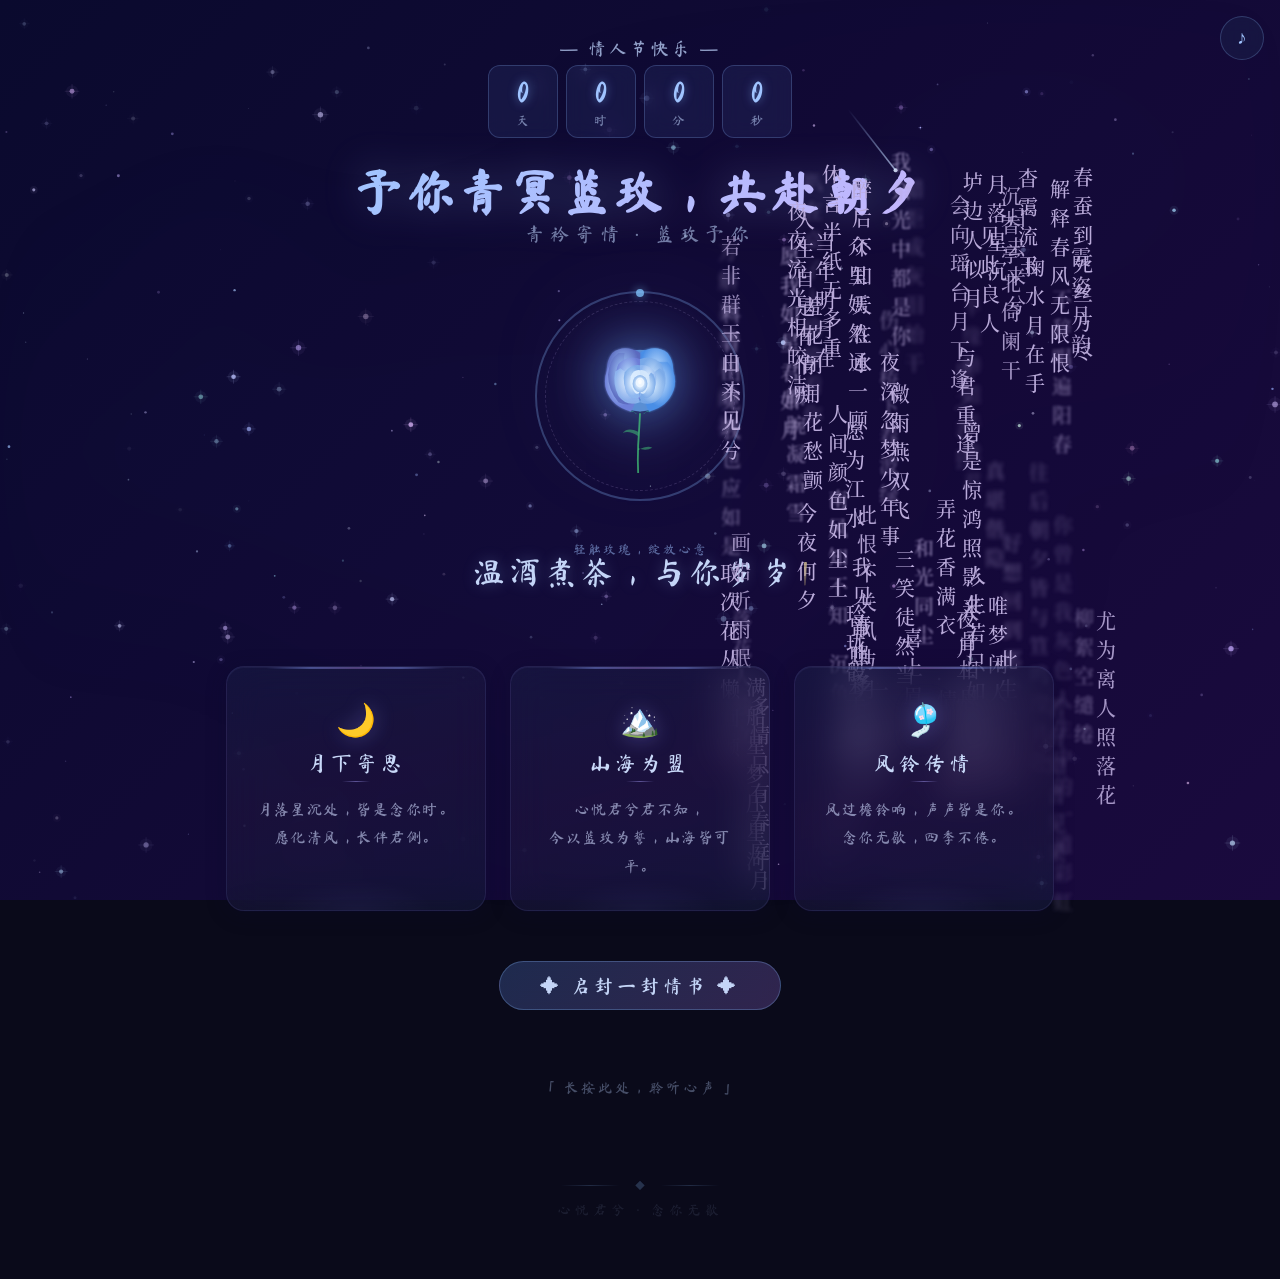
==== commit 878ceceb: "Add files via upload" ====
--- a/index.html
+++ b/index.html
@@ -256,6 +256,7 @@
             justify-content: center;
             align-items: center;
             perspective: 800px;
+            index:999;
         }
 
         .rose-wrapper {
@@ -417,74 +418,119 @@
         }
 
         .glass-card {
-            background: rgba(30, 40, 80, 0.35);
-            backdrop-filter: blur(16px);
-            -webkit-backdrop-filter: blur(16px);
-            border: 1px solid rgba(130, 180, 240, 0.2);
-            border-radius: 20px;
-            padding: 30px 24px;
+            background: linear-gradient(165deg, rgba(25, 30, 70, 0.5), rgba(35, 25, 65, 0.45), rgba(20, 28, 60, 0.5));
+            backdrop-filter: blur(18px);
+            -webkit-backdrop-filter: blur(18px);
+            border: 1px solid rgba(140, 140, 230, 0.12);
+            border-radius: 18px;
+            padding: 34px 26px 28px;
             width: 260px;
             text-align: center;
-            transition: all 0.4s cubic-bezier(0.4, 0, 0.2, 1);
             position: relative;
             overflow: hidden;
-        }
-
+            transform: translateY(0);
+            box-shadow:
+                0 4px 20px rgba(10, 10, 40, 0.3),
+                inset 0 1px 0 rgba(180, 180, 255, 0.06);
+            transition: transform 0.6s cubic-bezier(0.25, 0.46, 0.45, 0.94),
+                        box-shadow 0.6s cubic-bezier(0.25, 0.46, 0.45, 0.94),
+                        border-color 0.6s ease;
+        }
+
+        /* 卡片顶部渐变装饰线 */
         .glass-card::before {
             content: '';
             position: absolute;
-            top: 0; left: 0;
-            width: 100%; height: 100%;
-            border-radius: 20px;
-            border: 2px solid transparent;
-            background: linear-gradient(135deg, rgba(100, 180, 240, 0), rgba(100, 180, 240, 0)) padding-box,
-                        linear-gradient(135deg, rgba(100, 180, 240, 0.2), rgba(180, 160, 100, 0.1)) border-box;
-            opacity: 0;
-            transition: opacity 0.4s ease;
+            top: 0;
+            left: 15%;
+            width: 70%;
+            height: 2px;
+            background: linear-gradient(90deg, transparent, rgba(140, 160, 255, 0.4), rgba(180, 140, 230, 0.35), rgba(140, 160, 255, 0.4), transparent);
+            border-radius: 0 0 2px 2px;
+        }
+
+        /* 卡片底部微光 */
+        .glass-card::after {
+            content: '';
+            position: absolute;
+            bottom: -30px;
+            left: 50%;
+            transform: translateX(-50%);
+            width: 60%;
+            height: 60px;
+            background: radial-gradient(ellipse, rgba(130, 120, 240, 0.06) 0%, transparent 70%);
             pointer-events: none;
         }
 
         .glass-card:hover {
-            transform: translateY(-8px);
+            transform: translateY(-6px);
+            border-color: rgba(160, 140, 255, 0.35);
             box-shadow:
-                0 10px 40px rgba(100, 160, 240, 0.15),
-                0 0 30px rgba(130, 180, 255, 0.1),
-                inset 0 0 30px rgba(100, 160, 240, 0.05);
-            border-color: transparent;
-        }
-
-        .glass-card:hover::before {
-            opacity: 1;
-            background: linear-gradient(135deg, rgba(100, 180, 240, 0), rgba(100, 180, 240, 0)) padding-box,
-                        linear-gradient(135deg, rgba(100, 200, 255, 0.6), rgba(220, 200, 120, 0.4), rgba(100, 200, 255, 0.6)) border-box;
-            animation: borderGlow 2s ease infinite;
-        }
-
-        @keyframes borderGlow {
-            0% { background: linear-gradient(135deg, rgba(100,180,240,0),rgba(100,180,240,0)) padding-box, linear-gradient(135deg, rgba(100,200,255,0.6), rgba(220,200,120,0.4), rgba(100,200,255,0.6)) border-box; }
-            50% { background: linear-gradient(135deg, rgba(100,180,240,0),rgba(100,180,240,0)) padding-box, linear-gradient(135deg, rgba(220,200,120,0.5), rgba(100,200,255,0.6), rgba(220,200,120,0.5)) border-box; }
-            100% { background: linear-gradient(135deg, rgba(100,180,240,0),rgba(100,180,240,0)) padding-box, linear-gradient(135deg, rgba(100,200,255,0.6), rgba(220,200,120,0.4), rgba(100,200,255,0.6)) border-box; }
+                0 0 15px rgba(140, 120, 255, 0.25),
+                0 0 40px rgba(120, 100, 240, 0.15),
+                0 0 80px rgba(100, 130, 255, 0.1),
+                inset 0 0 25px rgba(140, 120, 255, 0.06);
+            animation: cardGlow 3s ease-in-out infinite;
+        }
+
+        @keyframes cardGlow {
+            0% {
+                box-shadow:
+                    0 0 15px rgba(140, 120, 255, 0.25),
+                    0 0 40px rgba(120, 100, 240, 0.15),
+                    0 0 80px rgba(100, 130, 255, 0.1),
+                    inset 0 0 25px rgba(140, 120, 255, 0.06);
+                border-color: rgba(160, 140, 255, 0.35);
+            }
+            50% {
+                box-shadow:
+                    0 0 20px rgba(120, 140, 255, 0.3),
+                    0 0 50px rgba(150, 120, 240, 0.2),
+                    0 0 90px rgba(130, 110, 255, 0.12),
+                    inset 0 0 30px rgba(130, 140, 255, 0.08);
+                border-color: rgba(140, 160, 255, 0.4);
+            }
+            100% {
+                box-shadow:
+                    0 0 15px rgba(140, 120, 255, 0.25),
+                    0 0 40px rgba(120, 100, 240, 0.15),
+                    0 0 80px rgba(100, 130, 255, 0.1),
+                    inset 0 0 25px rgba(140, 120, 255, 0.06);
+                border-color: rgba(160, 140, 255, 0.35);
+            }
         }
 
         .card-icon {
-            font-size: 2.2rem;
-            margin-bottom: 12px;
+            font-size: 2rem;
+            margin-bottom: 14px;
             display: block;
-            filter: drop-shadow(0 0 8px rgba(130, 200, 255, 0.4));
+            filter: drop-shadow(0 0 10px rgba(140, 150, 255, 0.35));
         }
 
         .card-title {
             font-size: 1.3rem;
-            color: #b8d0f5;
-            margin-bottom: 10px;
-            letter-spacing: 3px;
+            color: #c8d8f8;
+            margin-bottom: 14px;
+            letter-spacing: 4px;
+            position: relative;
+            display: inline-block;
+        }
+
+        /* 标题下方小装饰线 */
+        .card-title::after {
+            content: '';
+            display: block;
+            width: 28px;
+            height: 1px;
+            background: linear-gradient(90deg, transparent, rgba(160, 150, 240, 0.5), transparent);
+            margin: 8px auto 0;
         }
 
         .card-text {
-            font-size: 1rem;
-            color: rgba(200, 210, 240, 0.7);
-            line-height: 1.8;
-            letter-spacing: 1px;
+            font-size: 0.95rem;
+            color: rgba(190, 200, 235, 0.65);
+            line-height: 1.9;
+            letter-spacing: 1.5px;
         }
 
         /* ========== 惊喜按钮 ========== */
@@ -527,20 +573,20 @@
             width: 300px; height: 300px;
         }
 
-        /* ========== 惊喜弹窗 ========== */
+        /* ========== 惊喜弹窗（情书样式） ========== */
         .modal-overlay {
             position: fixed;
             top: 0; left: 0;
             width: 100%; height: 100%;
-            background: rgba(5, 5, 20, 0.7);
-            backdrop-filter: blur(8px);
-            -webkit-backdrop-filter: blur(8px);
+            background: rgba(5, 5, 20, 0.75);
+            backdrop-filter: blur(10px);
+            -webkit-backdrop-filter: blur(10px);
             z-index: 2000;
             display: none;
             justify-content: center;
             align-items: center;
             opacity: 0;
-            transition: opacity 0.4s ease;
+            transition: opacity 0.5s ease;
         }
 
         .modal-overlay.active {
@@ -549,59 +595,150 @@
         }
 
         .modal-box {
-            background: rgba(20, 30, 60, 0.6);
-            backdrop-filter: blur(20px);
-            -webkit-backdrop-filter: blur(20px);
-            border: 1px solid rgba(130, 180, 240, 0.3);
-            border-radius: 24px;
-            padding: 40px 30px;
-            max-width: 380px;
+            background: linear-gradient(160deg, rgba(18, 24, 55, 0.85), rgba(25, 18, 50, 0.9));
+            backdrop-filter: blur(24px);
+            -webkit-backdrop-filter: blur(24px);
+            border: 1px solid rgba(140, 130, 220, 0.25);
+            border-radius: 20px;
+            padding: 0;
+            max-width: 420px;
             width: 90%;
             text-align: center;
-            transform: scale(0.8);
-            transition: transform 0.4s cubic-bezier(0.4, 0, 0.2, 1);
+            transform: scale(0.85) translateY(20px);
+            transition: transform 0.5s cubic-bezier(0.34, 1.56, 0.64, 1);
+            position: relative;
+            overflow: hidden;
+            box-shadow:
+                0 0 40px rgba(120, 100, 200, 0.15),
+                0 0 80px rgba(100, 120, 220, 0.08),
+                inset 0 1px 0 rgba(200, 190, 255, 0.1);
         }
 
         .modal-overlay.active .modal-box {
-            transform: scale(1);
+            transform: scale(1) translateY(0);
+        }
+
+        /* 信封顶部装饰条 */
+        .modal-header-deco {
+            height: 3px;
+            background: linear-gradient(90deg, transparent, rgba(140, 160, 255, 0.5), rgba(180, 140, 220, 0.5), rgba(140, 160, 255, 0.5), transparent);
+            margin-bottom: 0;
+        }
+
+        /* 情书内容区 */
+        .modal-letter {
+            padding: 32px 28px 24px;
+            position: relative;
+        }
+
+        /* 左上角装饰花纹 */
+        .modal-letter::before {
+            content: '❀';
+            position: absolute;
+            top: 10px;
+            right: 14px;
+            font-size: 1.1rem;
+            opacity: 0.2;
+            color: #c4b5fd;
+        }
+
+        /* 右下角装饰花纹 */
+        .modal-letter::after {
+            content: '❀';
+            position: absolute;
+            bottom: 10px;
+            left: 14px;
+            font-size: 1.1rem;
+            opacity: 0.2;
+            color: #93c5fd;
+        }
+
+        /* 称呼 - 左上角 */
+        .modal-addressee {
+            text-align: left;
+            font-size: 1.05rem;
+            color: rgba(190, 200, 240, 0.7);
+            letter-spacing: 2px;
+            margin-bottom: 20px;
+            padding-left: 4px;
         }
 
         .modal-icon {
-            font-size: 3rem;
+            font-size: 1.6rem;
+            display: inline-block;
             margin-bottom: 16px;
-            display: block;
             animation: modalFloat 3s ease infinite;
+            filter: drop-shadow(0 0 8px rgba(140, 130, 255, 0.4));
         }
 
         @keyframes modalFloat {
             0%, 100% { transform: translateY(0); }
-            50% { transform: translateY(-10px); }
+            50% { transform: translateY(-6px); }
         }
 
         .modal-text {
-            font-size: 1.4rem;
-            color: #c4d5f7;
-            line-height: 2;
+            font-size: 1.3rem;
+            color: #d0d8f8;
+            line-height: 2.2;
             letter-spacing: 3px;
+            margin-bottom: 24px;
+            padding: 0 8px;
+        }
+
+        /* 落款 - 右下角 */
+        .modal-signature {
+            text-align: right;
+            padding-right: 4px;
             margin-bottom: 20px;
         }
 
+        .modal-signature .sig-line {
+            display: block;
+            font-size: 0.95rem;
+            color: rgba(180, 190, 230, 0.6);
+            letter-spacing: 2px;
+            line-height: 1.8;
+        }
+
+        .modal-signature .sig-name {
+            font-size: 1.15rem;
+            color: rgba(200, 190, 240, 0.8);
+            letter-spacing: 3px;
+        }
+
+        /* 分隔线 */
+        .modal-divider {
+            width: 50px;
+            height: 1px;
+            background: linear-gradient(90deg, transparent, rgba(160, 150, 240, 0.4), transparent);
+            margin: 0 auto 20px;
+        }
+
         .modal-close {
-            padding: 8px 30px;
+            padding: 10px 32px;
             font-family: 'Ma Shan Zheng', cursive;
             font-size: 1rem;
-            color: rgba(180, 200, 240, 0.8);
-            background: rgba(100, 140, 200, 0.15);
-            border: 1px solid rgba(130, 180, 240, 0.2);
+            color: rgba(190, 200, 240, 0.85);
+            background: rgba(120, 110, 200, 0.12);
+            border: 1px solid rgba(150, 140, 230, 0.2);
             border-radius: 30px;
             cursor: pointer;
             letter-spacing: 3px;
-            transition: all 0.3s ease;
+            transition: all 0.4s ease;
+            margin-bottom: 8px;
+            margin-top: 8px;
         }
 
         .modal-close:hover {
-            background: rgba(100, 140, 200, 0.3);
-            border-color: rgba(130, 200, 255, 0.5);
+            background: rgba(130, 120, 220, 0.25);
+            border-color: rgba(160, 150, 240, 0.45);
+            box-shadow: 0 0 20px rgba(140, 130, 240, 0.15);
+        }
+
+        /* 底部装饰条 */
+        .modal-footer-deco {
+            height: 2px;
+            background: linear-gradient(90deg, transparent, rgba(140, 160, 255, 0.3), rgba(180, 140, 220, 0.3), rgba(140, 160, 255, 0.3), transparent);
         }
 
         /* ========== 长按彩蛋区域 ========== */
@@ -630,19 +767,16 @@
             position: fixed;
             top: 50%; left: 50%;
             transform: translate(-50%, -50%) scale(0.8);
-            background: rgba(15, 20, 50, 0.85);
-            backdrop-filter: blur(20px);
-            -webkit-backdrop-filter: blur(20px);
-            border: 1px solid rgba(130, 180, 240, 0.3);
-            border-radius: 24px;
-            padding: 40px 30px;
-            max-width: 360px;
-            width: 85%;
-            text-align: center;
             z-index: 3000;
             opacity: 0;
             pointer-events: none;
-            transition: all 0.5s cubic-bezier(0.4, 0, 0.2, 1);
+            transition: all 0.6s cubic-bezier(0.34, 1.56, 0.64, 1);
+            /* 旋转炫光边框容器 */
+            padding: 2px;
+            border-radius: 22px;
+            background: rgba(15, 20, 50, 0.6);
+            max-width: 380px;
+            width: 85%;
         }
 
         .easter-egg-content.show {
@@ -651,17 +785,163 @@
             pointer-events: auto;
         }
 
+        /* 旋转炫光边框 */
+        .easter-egg-content::before {
+            content: '';
+            position: absolute;
+            top: -1px; left: -1px;
+            right: -1px; bottom: -1px;
+            border-radius: 22px;
+            background: conic-gradient(
+                from var(--egg-angle, 0deg),
+                transparent 0%,
+                rgba(140, 130, 255, 0.5) 10%,
+                rgba(100, 180, 255, 0.3) 20%,
+                transparent 30%,
+                transparent 50%,
+                rgba(180, 140, 240, 0.4) 60%,
+                rgba(120, 160, 255, 0.3) 70%,
+                transparent 80%
+            );
+            z-index: -1;
+            animation: eggBorderSpin 4s linear infinite;
+        }
+
+        @keyframes eggBorderSpin {
+            to { --egg-angle: 360deg; }
+        }
+
+        /* 注册自定义属性以支持动画 */
+        @property --egg-angle {
+            syntax: '<angle>';
+            initial-value: 0deg;
+            inherits: false;
+        }
+
+        /* 外层光晕（静态box-shadow + opacity呼吸，GPU友好） */
+        .easter-egg-content::after {
+            content: '';
+            position: absolute;
+            top: -6px; left: -6px;
+            right: -6px; bottom: -6px;
+            border-radius: 26px;
+            box-shadow:
+            /* 内阴影：向内收缩 2px，保留原有模糊/透明度 */
+            inset 0 0 20px 2px rgba(140, 130, 255, 0.15),
+            inset 0 0 50px 2px rgba(120, 140, 255, 0.08),
+            /* 如需保留原有外阴影，可保留这两行（可选） */
+            0 0 20px rgba(140, 130, 255, 0.15),
+            0 0 50px rgba(120, 140, 255, 0.08);
+            z-index: -2;
+            animation: eggGlowPulse 3s ease-in-out infinite alternate;
+            will-change: opacity;
+        }
+
+        @keyframes eggGlowPulse {
+            0% { opacity: 0.6; }
+            100% { opacity: 1; }
+        }
+
+        /* 内容区 */
+        .easter-egg-inner {
+            background: linear-gradient(160deg, rgba(15, 18, 48, 0.92), rgba(22, 16, 45, 0.95));
+            backdrop-filter: blur(24px);
+            -webkit-backdrop-filter: blur(24px);
+            border-radius: 20px;
+            padding: 36px 30px 30px;
+            text-align: center;
+            position: relative;
+            overflow: hidden;
+        }
+
+        /* 内部微光效果（仅动画opacity，GPU加速流畅） */
+        .easter-egg-inner::before {
+            content: '';
+            position: absolute;
+            top: 0; left: 0;
+            width: 100%; height: 100%;
+            background:
+                radial-gradient(circle at 20% 30%, rgba(140, 130, 255, 0.1) 0%, transparent 50%),
+                radial-gradient(circle at 80% 70%, rgba(100, 170, 255, 0.08) 0%, transparent 50%),
+                radial-gradient(circle at 50% 10%, rgba(180, 140, 240, 0.06) 0%, transparent 40%);
+            pointer-events: none;
+            animation: innerShimmer 4s ease-in-out infinite alternate;
+            will-change: opacity;
+        }
+
+        @keyframes innerShimmer {
+            0% { opacity: 0.4; }
+            100% { opacity: 1; }
+        }
+
+        /* 古典角花装饰 - 左上 */
+        .egg-corner-tl, .egg-corner-tr, .egg-corner-bl, .egg-corner-br {
+            position: absolute;
+            width: 24px;
+            height: 24px;
+            opacity: 0.25;
+            color: #c4b5fd;
+            pointer-events: none;
+        }
+        .egg-corner-tl { top: 10px; left: 12px; }
+        .egg-corner-tr { top: 10px; right: 12px; transform: scaleX(-1); }
+        .egg-corner-bl { bottom: 10px; left: 12px; transform: scaleY(-1); }
+        .egg-corner-br { bottom: 10px; right: 12px; transform: scale(-1, -1); }
+
+        .egg-corner-tl::before, .egg-corner-tr::before,
+        .egg-corner-bl::before, .egg-corner-br::before {
+            content: '';
+            position: absolute;
+            top: 0; left: 0;
+            width: 18px; height: 1px;
+            background: linear-gradient(90deg, rgba(180, 170, 240, 0.6), transparent);
+        }
+        .egg-corner-tl::after, .egg-corner-tr::after,
+        .egg-corner-bl::after, .egg-corner-br::after {
+            content: '';
+            position: absolute;
+            top: 0; left: 0;
+            width: 1px; height: 18px;
+            background: linear-gradient(180deg, rgba(180, 170, 240, 0.6), transparent);
+        }
+
+        /* 顶部装饰图标 */
+        .egg-top-icon {
+            font-size: 1.4rem;
+            display: block;
+            margin-bottom: 16px;
+            filter: drop-shadow(0 0 12px rgba(140, 130, 255, 0.5));
+            animation: eggIconFloat 3s ease-in-out infinite;
+        }
+
+        @keyframes eggIconFloat {
+            0%, 100% { transform: translateY(0) scale(1); }
+            50% { transform: translateY(-4px) scale(1.05); }
+        }
+
         .easter-egg-text {
             font-size: 1.3rem;
-            color: #c4d5f7;
-            line-height: 2.2;
+            color: #d0d8f8;
+            line-height: 2.4;
             letter-spacing: 3px;
+            margin-bottom: 6px;
+            position: relative;
+        }
+
+        /* 文字上下装饰线 */
+        .egg-text-line {
+            display: block;
+            width: 40px;
+            height: 1px;
+            background: linear-gradient(90deg, transparent, rgba(160, 150, 240, 0.45), transparent);
+            margin: 12px auto;
         }
 
         .easter-egg-deco {
-            margin-top: 15px;
-            font-size: 1.5rem;
-            opacity: 0.6;
+            margin-top: 8px;
+            font-size: 0.85rem;
+            color: rgba(180, 170, 230, 0.4);
+            letter-spacing: 4px;
         }
 
         /* ========== 音乐控制按钮 ========== */
@@ -947,6 +1227,11 @@
             </div>
         </section>
 
+        <!-- 诗句环绕 -->
+        <link rel="stylesheet" href="wordsky.css">
+        <div class="container"></div>
+        <script src="wordsky.js"></script>
+
         <!-- 打字机情话 -->
         <section class="typewriter-section">
             <span class="typewriter-text" id="typewriterText"></span>
@@ -958,17 +1243,17 @@
             <div class="glass-card">
                 <span class="card-icon">🌙</span>
                 <div class="card-title">月下寄思</div>
-                <div class="card-text">月落星沉处，皆是念你时。愿化清风，长伴君侧。</div>
+                <div class="card-text">月落星沉处，皆是念你时。<br>愿化清风，长伴君侧。</div>
             </div>
             <div class="glass-card">
                 <span class="card-icon">🏔️</span>
                 <div class="card-title">山海为盟</div>
-                <div class="card-text">山有木兮木有枝，心悦君兮君不知。今以蓝玫为誓，山海皆可平。</div>
+                <div class="card-text">心悦君兮君不知，<br>今以蓝玫为誓，山海皆可平。</div>
             </div>
             <div class="glass-card">
                 <span class="card-icon">🎐</span>
                 <div class="card-title">风铃传情</div>
-                <div class="card-text">风过檐铃响，声声皆是你。念你无歇，四季不倦。</div>
+                <div class="card-text">风过檐铃响，声声皆是你。<br>念你无歇，四季不倦。</div>
             </div>
         </section>
 
@@ -991,25 +1276,50 @@
         </div>
     </div>
 
-    <!-- 惊喜弹窗 -->
+    <!-- 惊喜弹窗（情书样式） -->
     <div class="modal-overlay" id="modalOverlay">
         <div class="modal-box">
-            <span class="modal-icon">💌</span>
-            <!-- 弹窗情话 - 可修改文案 -->
-            <div class="modal-text" id="modalText">
-                浮世三千，<br>吾爱有三：<br>日、月与卿。<br>日为朝，月为暮，<br>卿为朝朝暮暮。
+            <div class="modal-header-deco"></div>
+            <div class="modal-letter">
+                <!-- 称呼 - 左上角，可修改 -->
+                <div class="modal-addressee">致心上人 · 笪鸣璨</div>
+                <span class="modal-icon">✉</span>
+                <!-- 弹窗情话 - 可修改文案 -->
+                <div class="modal-text" id="modalText">
+                    浮世三千，<br>吾爱有三：<br>日、月与卿。<br>日为朝，月为暮，<br>卿为朝朝暮暮。
+                </div>
+                <div class="modal-divider"></div>
+                <!-- 落款 - 右下角，可修改 -->
+                <div class="modal-signature">
+                    <span class="sig-line">执笔寄情</span>
+                    <span class="sig-line sig-name">曹英俊</span>
+                </div>
             </div>
-            <button class="modal-close" id="modalClose">知悉 · 珍藏于心</button>
+            <div class="modal-footer-deco"></div>
+            <div style="padding: 0 28px 24px; text-align: center;">
+                <button class="modal-close" id="modalClose">知悉 · 珍藏于心</button>
+            </div>
         </div>
     </div>
 
     <!-- 长按彩蛋内容 -->
     <div class="easter-egg-content" id="easterEggContent">
-        <div class="easter-egg-text">
-            见山是山，见海是海，见你是全世界<br>
-            往后余生，四季与你
+        <div class="easter-egg-inner">
+            <!-- 四角古典装饰 -->
+            <div class="egg-corner-tl"></div>
+            <div class="egg-corner-tr"></div>
+            <div class="egg-corner-bl"></div>
+            <div class="egg-corner-br"></div>
+            <!-- 顶部图标 -->
+            <span class="egg-top-icon">🪷</span>
+            <span class="egg-text-line"></span>
+            <div class="easter-egg-text">
+                见山是山，见海是海，见你是全世界<br>
+                往后余生，四季与你
+            </div>
+            <span class="egg-text-line"></span>
+            <div class="easter-egg-deco">— 心有所念 · 必有回响 —</div>
         </div>
-        <div class="easter-egg-deco">🌸 💎 🌸</div>
     </div>
 
     <script>
@@ -1028,7 +1338,8 @@
         const surpriseTexts = [
             "浮世三千，<br>吾爱有三：<br>日、月与卿。<br>日为朝，月为暮，<br>卿为朝朝暮暮。",
             "玲珑骰子安红豆，<br>入骨相思知不知。<br>愿以星河为聘，<br>予你一世欢颜。",
-            "春水初生，春林初盛，<br>春风十里，不如你。<br>蓝玫一朵，<br>胜却人间无数。"
+            "春水初生，春林初盛，<br>春风十里，不如你。<br>蓝玫一朵，<br>胜却人间无数。",
+            "遇见你的那一刻，<br>就是宇宙大爆炸的奇点，<br>自此时间开始，<br>万物生辉。"
         ];
 
         // 情人节目标日期 - 2026年2月14日
--- a/wordsky.css
+++ b/wordsky.css
@@ -0,0 +1,30 @@
+@font-face {
+  /* 字体名称，后续使用 font-family 调用 */
+  font-family: 'ShouXie';
+  /* 字体文件路径（根据实际项目目录调整） */
+  src: url('./9EvmDvf6Eg1O.woff2') format('woff2');
+}
+.word-box,
+.word-box .word{
+position: absolute;
+animation: rotY 0s linear infinite;
+animation-duration: var(--animation-duration);
+animation-delay: var(--animation-delay);
+}
+.word-box{
+    margin-top: var(--margin-top);
+}
+.word-box .word{
+    margin-left: var(--margin-left);
+    /* 景深效果：仅清晰度和模糊度变化，不改变大小 */
+    opacity: calc(0.25 + var(--depth) * 0.75);
+    filter: blur(calc((1 - var(--depth)) * 2.5px));
+}
+.word-box .word {
+    animation-duration: reverse;
+}
+@keyframes rotY {
+    to{
+        transform: rotateY(360deg);
+    }
+}
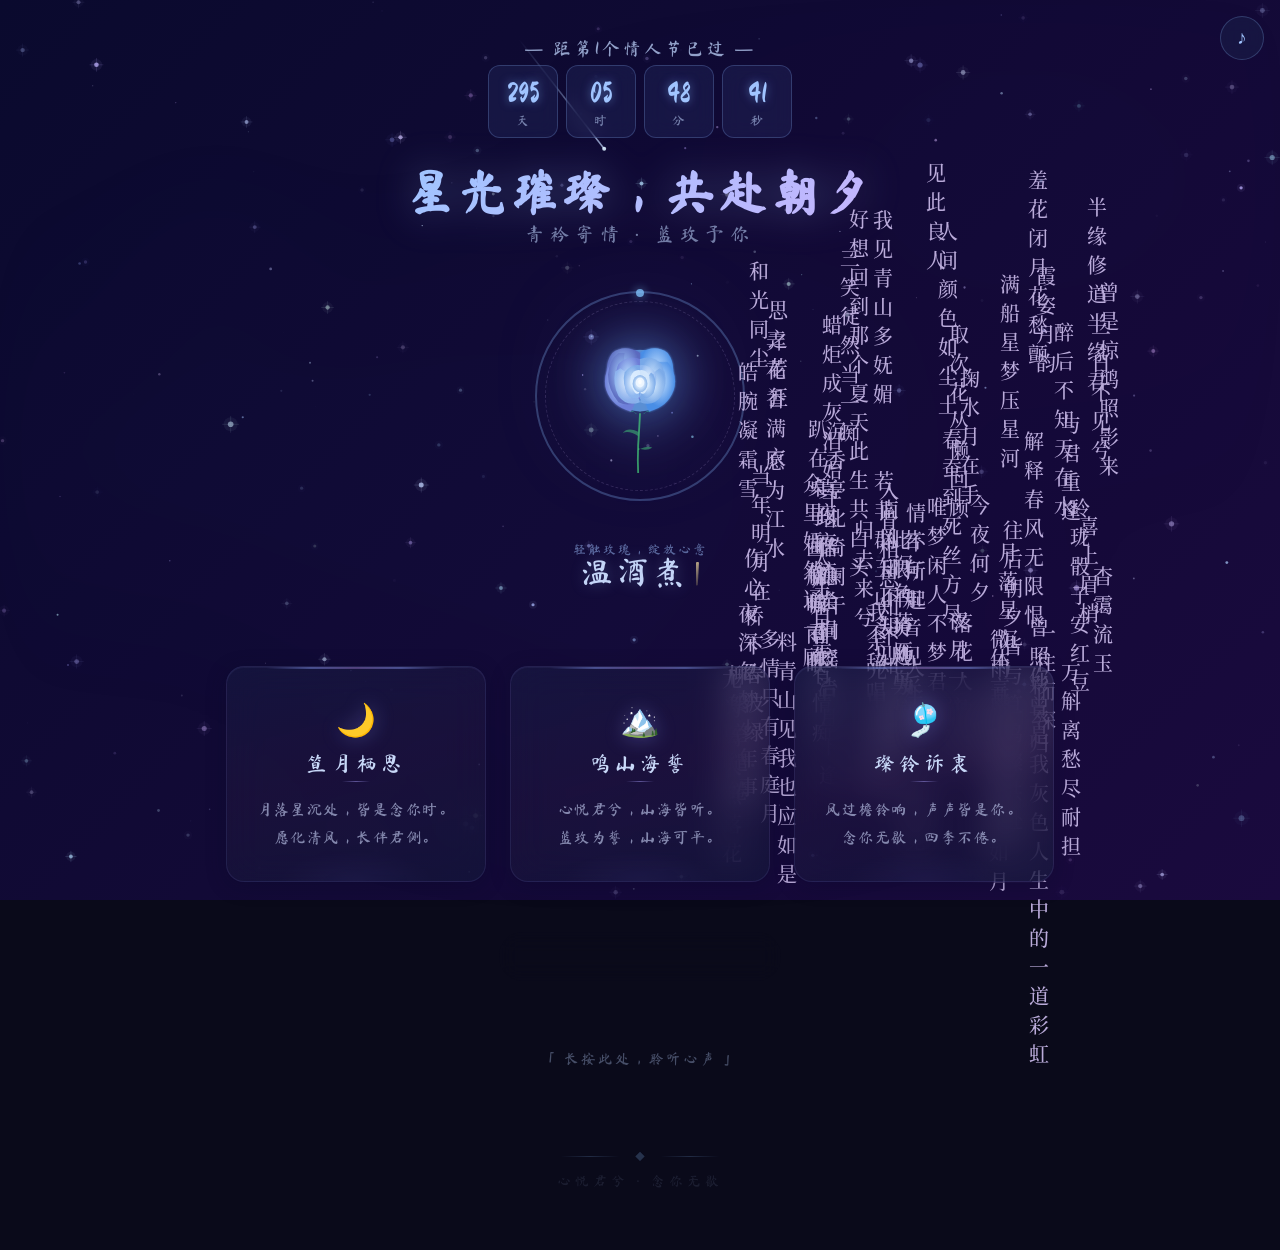
==== commit 60df1ca6: "Add files via upload" ====
--- a/index.html
+++ b/index.html
@@ -3,7 +3,7 @@
 <head>
     <meta charset="UTF-8">
     <meta name="viewport" content="width=device-width, initial-scale=1.0">
-    <title>予你青冥蓝玫，共赴朝夕</title>
+    <title>星光璀璨，共赴朝夕</title>
     <!-- 引入中式书法字体 Ma Shan Zheng -->
     <link href="https://fonts.googleapis.com/css2?family=Ma+Shan+Zheng&display=swap" rel="stylesheet">
     <style>
@@ -629,17 +629,32 @@
         .modal-letter {
             padding: 32px 28px 24px;
             position: relative;
+            background-image: url(./iloveyou.png);
+            background-size: 50%;
+            background-repeat: no-repeat;
+            background-position: left 40px bottom 10px;
         }
 
         /* 左上角装饰花纹 */
         .modal-letter::before {
-            content: '❀';
+            content: '';
             position: absolute;
             top: 10px;
             right: 14px;
             font-size: 1.1rem;
             opacity: 0.2;
             color: #c4b5fd;
+            /* 新增：承载第二张图片 */
+            width: 30%;
+            height: 40%;
+            background-image: url(./2.png);
+            background-size: contain;
+            background-repeat: no-repeat;
+            background-position: right top;
+            pointer-events: none; /* 避免遮挡内容点击 */
+
+            /* 核心：透明度动画 */
+            animation: opacityChange 1s infinite alternate;
         }
 
         /* 右下角装饰花纹 */
@@ -652,7 +667,11 @@
             opacity: 0.2;
             color: #93c5fd;
         }
-
+        /* 定义透明度动画 */
+        @keyframes opacityChange {
+        0% { opacity: 0.1; }
+        100% { opacity: 1; }
+        }
         /* 称呼 - 左上角 */
         .modal-addressee {
             text-align: left;
@@ -972,8 +991,13 @@
             box-shadow: 0 0 15px rgba(100, 170, 255, 0.2);
         }
 
+        .music-icon {
+            animation: musicSpin 2s linear infinite;
+            animation-play-state: paused;
+        }
+
         .music-btn.playing .music-icon {
-            animation: musicSpin 2s linear infinite;
+            animation-play-state: running;
         }
 
         @keyframes musicSpin {
@@ -1123,7 +1147,7 @@
 
     <!-- 背景音乐 - 可替换为其他免费音乐外链 -->
     <audio id="bgMusic" loop preload="auto">
-        <source src="https://cdn.pixabay.com/audio/2024/11/01/audio_4956b4edd1.mp3" type="audio/mpeg">
+        <source src="./mp3/七里香.mp3" type="audio/mpeg">
     </audio>
 
     <!-- 音乐控制按钮 -->
@@ -1159,7 +1183,7 @@
 
         <!-- 主标题 - 可修改文案 -->
         <section class="main-title">
-            <h1>予你青冥蓝玫，共赴朝夕</h1>
+            <h1>星光璀璨，共赴朝夕</h1>
             <div class="subtitle">青衿寄情 · 蓝玫予你</div>
         </section>
 
@@ -1242,17 +1266,17 @@
         <section class="cards-section">
             <div class="glass-card">
                 <span class="card-icon">🌙</span>
-                <div class="card-title">月下寄思</div>
+                <div class="card-title">笪月栖思</div>
                 <div class="card-text">月落星沉处，皆是念你时。<br>愿化清风，长伴君侧。</div>
             </div>
             <div class="glass-card">
                 <span class="card-icon">🏔️</span>
-                <div class="card-title">山海为盟</div>
-                <div class="card-text">心悦君兮君不知，<br>今以蓝玫为誓，山海皆可平。</div>
+                <div class="card-title">鸣山海誓</div>
+                <div class="card-text">心悦君兮，山海皆听。<br>蓝玫为誓，山海可平。</div>
             </div>
             <div class="glass-card">
                 <span class="card-icon">🎐</span>
-                <div class="card-title">风铃传情</div>
+                <div class="card-title">璨铃诉衷</div>
                 <div class="card-text">风过檐铃响，声声皆是你。<br>念你无歇，四季不倦。</div>
             </div>
         </section>
@@ -1283,7 +1307,7 @@
             <div class="modal-letter">
                 <!-- 称呼 - 左上角，可修改 -->
                 <div class="modal-addressee">致心上人 · 笪鸣璨</div>
-                <span class="modal-icon">✉</span>
+                <span class="modal-icon">💌</span>
                 <!-- 弹窗情话 - 可修改文案 -->
                 <div class="modal-text" id="modalText">
                     浮世三千，<br>吾爱有三：<br>日、月与卿。<br>日为朝，月为暮，<br>卿为朝朝暮暮。
@@ -1330,16 +1354,28 @@
         // 打字机情话列表 - 可修改/增加
         const typewriterPhrases = [
             "温酒煮茶，与你岁岁",
-            "蓝玫寄意，山海为盟",
-            "心悦于你，无问西东"
+            "心悦于你，无问西东",
+            "初见亦乍欢，久处亦怦然",
+            "南方有嘉木，北方有相思",
+            "日月星辰，不及你",
+            "不早不晚，刚好是你",
+            "好好生活，慢慢爱你",
+            "情不知所起，一往而深",
+            "故事很长，一生很短"
         ];
 
         // 惊喜弹窗情话列表 - 随机显示一句
         const surpriseTexts = [
             "浮世三千，<br>吾爱有三：<br>日、月与卿。<br>日为朝，月为暮，<br>卿为朝朝暮暮。",
-            "玲珑骰子安红豆，<br>入骨相思知不知。<br>愿以星河为聘，<br>予你一世欢颜。",
+            "与你共度的每一秒，<br>都是时光赠予我的，<br>最珍贵的礼物。",
             "春水初生，春林初盛，<br>春风十里，不如你。<br>蓝玫一朵，<br>胜却人间无数。",
-            "遇见你的那一刻，<br>就是宇宙大爆炸的奇点，<br>自此时间开始，<br>万物生辉。"
+            "遇见你的那一刻，<br>似宇宙大爆炸的奇点，<br>自此时间开始，<br>万物生辉。",
+            "愿将世间所有美好，<br>与你一同分享，<br>直到永远。",
+            "让时间证明，<br>我们的爱不是一时兴起，<br>而是陪伴到底。",
+            "是微风，是晚霞，<br>是心跳，是无可替代。",
+            "人生，缘始于“遇见”，<br>情长于“陪伴”，<br>陪伴是我能给你最好的礼物。",
+            "爱情不是寻找一个完美的人，<br>而是学会用完美的眼光看待不完美的人。",
+            "最美好的爱情，<br>不是玫瑰与惊喜，<br>而是你来了以后，<br>再也没走。"
         ];
 
         // 情人节目标日期 - 2026年2月14日
@@ -1362,6 +1398,7 @@
             initEasterEgg();
             initRoseClick();
             initMusic();
+            initCardSounds();
         });
 
         /* ========================================
@@ -1679,33 +1716,83 @@
             const hoursEl = document.getElementById('cdHours');
             const minsEl = document.getElementById('cdMins');
             const secsEl = document.getElementById('cdSecs');
+            const label = document.querySelector('.countdown-label');
+            const units = document.querySelectorAll('.countdown-unit');
+
+            // 情人节当天的起止时间
+            const vStart = new Date('2026-02-14T00:00:00');
+            const vEnd = new Date('2026-02-15T00:00:00');
 
             function update() {
                 const now = new Date();
-                const diff = valentineDate - now;
-
-                if (diff <= 0) {
-                    daysEl.textContent = '0';
-                    hoursEl.textContent = '0';
-                    minsEl.textContent = '0';
-                    secsEl.textContent = '0';
-                    document.querySelector('.countdown-label').textContent = '— 情人节快乐 —';
-                    return;
+
+                if (now < vStart) {
+                    // ---- 情人节之前：正常倒计时 ----
+                    units.forEach(function(u) { u.style.display = ''; });
+                    label.textContent = '— 距离情人节 —';
+                    const diff = vStart - now;
+                    const days = Math.floor(diff / (1000 * 60 * 60 * 24));
+                    const hours = Math.floor((diff % (1000 * 60 * 60 * 24)) / (1000 * 60 * 60));
+                    const mins = Math.floor((diff % (1000 * 60 * 60)) / (1000 * 60));
+                    const secs = Math.floor((diff % (1000 * 60)) / 1000);
+                    daysEl.textContent = days;
+                    hoursEl.textContent = String(hours).padStart(2, '0');
+                    minsEl.textContent = String(mins).padStart(2, '0');
+                    secsEl.textContent = String(secs).padStart(2, '0');
+                } else if (now < vEnd) {
+                    // ---- 情人节当天：显示鸣璨宝宝 ----
+                    label.textContent = '— 情人节快乐 —';
+                    units.forEach(function(u) { u.style.display = 'none'; });
+                    daysEl.textContent = '鸣';
+                    hoursEl.textContent = '璨';
+                    minsEl.textContent = '宝';
+                    secsEl.textContent = '宝';
+                } else {
+                    // ---- 情人节之后：显示已过去的时间 ----
+                    units.forEach(function(u) { u.style.display = ''; });
+                    label.textContent = '— 距第1个情人节已过 —';
+                    const elapsed = now - vStart;
+                    const days = Math.floor(elapsed / (1000 * 60 * 60 * 24));
+                    const hours = Math.floor((elapsed % (1000 * 60 * 60 * 24)) / (1000 * 60 * 60));
+                    const mins = Math.floor((elapsed % (1000 * 60 * 60)) / (1000 * 60));
+                    const secs = Math.floor((elapsed % (1000 * 60)) / 1000);
+                    daysEl.textContent = days;
+                    hoursEl.textContent = String(hours).padStart(2, '0');
+                    minsEl.textContent = String(mins).padStart(2, '0');
+                    secsEl.textContent = String(secs).padStart(2, '0');
                 }
-
-                const days = Math.floor(diff / (1000 * 60 * 60 * 24));
-                const hours = Math.floor((diff % (1000 * 60 * 60 * 24)) / (1000 * 60 * 60));
-                const mins = Math.floor((diff % (1000 * 60 * 60)) / (1000 * 60));
-                const secs = Math.floor((diff % (1000 * 60)) / 1000);
-
-                daysEl.textContent = days;
-                hoursEl.textContent = String(hours).padStart(2, '0');
-                minsEl.textContent = String(mins).padStart(2, '0');
-                secsEl.textContent = String(secs).padStart(2, '0');
             }
 
             update();
             setInterval(update, 1000);
+        }
+
+        /* ========================================
+         *  音效播放工具
+         * ======================================== */
+        function playSfx(src, volume) {
+            var a = new Audio(src);
+            a.volume = volume || 0.5;
+            a.play().catch(function(){});
+        }
+
+        /* ========================================
+         *  卡片悬浮音效
+         * ======================================== */
+        function initCardSounds() {
+            const cards = document.querySelectorAll('.glass-card');
+            const soundMap = [
+                'mp3/蟋蟀音效.mp3',
+                'mp3/平静的海滩海浪.mp3',
+                'mp3/风铃音效.mp3'
+            ];
+            cards.forEach(function(card, idx) {
+                if (soundMap[idx]) {
+                    card.addEventListener('mouseenter', function() {
+                        playSfx(soundMap[idx], 0.45);
+                    });
+                }
+            });
         }
 
         /* ========================================
@@ -1718,6 +1805,7 @@
             const modalText = document.getElementById('modalText');
 
             btn.addEventListener('click', () => {
+                playSfx('mp3/翻书音效.mp3', 0.5);
                 // 随机选择一句情话
                 const randomText = surpriseTexts[Math.floor(Math.random() * surpriseTexts.length)];
                 modalText.innerHTML = randomText;
@@ -1745,6 +1833,7 @@
             let isShowing = false;
 
             function showEgg() {
+                playSfx('mp3/科幻点击偏长音效.mp3', 0.5);
                 content.classList.add('show');
                 isShowing = true;
             }
@@ -1793,17 +1882,200 @@
         }
 
         /* ========================================
-         *  点击玫瑰 - 爱心+花瓣爆破
+         *  点击玫瑰 - 爱心+花瓣爆破 + 卡农钢琴演奏
          * ======================================== */
         function initRoseClick() {
             const roseWrapper = document.getElementById('roseWrapper');
 
-            roseWrapper.addEventListener('click', (e) => {
-                const rect = roseWrapper.getBoundingClientRect();
-                const cx = rect.left + rect.width / 2;
-                const cy = rect.top + rect.height / 2;
-
+            // 致爱丽丝 Für Elise 简化单音版
+            // 每点一次玫瑰弹一个音，小白也能轻松弹出致爱丽丝
+            const canonNotes = [
+                // ===== 主题（最经典的开头） =====
+                'p_56_e5',   // E5
+                'p_55_dz5',  // D#5
+                'p_56_e5',   // E5
+                'p_55_dz5',  // D#5
+                'p_56_e5',   // E5
+                'p_51_b4',   // B4
+                'p_54_d5',   // D5
+                'p_52_c5',   // C5
+                'p_49_a4',   // A4  (第一句结束)
+
+                // ===== 低音衔接 =====
+                'p_40_c4',   // C4
+                'p_44_e4',   // E4
+                'p_49_a4',   // A4
+                'p_51_b4',   // B4  (第二句结束)
+
+                // ===== 回到主题动机 =====
+                'p_44_e4',   // E4
+                'p_48_gz4',  // G#4
+                'p_51_b4',   // B4
+                'p_52_c5',   // C5  (第三句结束)
+
+                // ===== 主题再现 =====
+                'p_44_e4',   // E4
+                'p_56_e5',   // E5
+                'p_55_dz5',  // D#5
+                'p_56_e5',   // E5
+                'p_55_dz5',  // D#5
+                'p_56_e5',   // E5
+                'p_51_b4',   // B4
+                'p_54_d5',   // D5
+                'p_52_c5',   // C5
+                'p_49_a4',   // A4  (第四句结束)
+
+                // ===== 低音衔接（重复） =====
+                'p_40_c4',   // C4
+                'p_44_e4',   // E4
+                'p_49_a4',   // A4
+                'p_51_b4',   // B4  (第五句结束)
+
+                // ===== 收尾乐句 =====
+                'p_44_e4',   // E4
+                'p_52_c5',   // C5
+                'p_51_b4',   // B4
+                'p_49_a4',   // A4  (A段结束)
+            ];
+
+            // ---- Web Audio API：移动端可靠播放 ----
+            var pianoCtx = null;
+            var bufferCache = {};
+            var noteIndex = 0;
+            var autoPlayTimer = null;
+            var pressTimer = null;
+            var isAutoPlaying = false;
+            var touchStartTime = 0;
+            var longPressTriggered = false;
+
+            function getPianoCtx() {
+                if (!pianoCtx) {
+                    pianoCtx = new (window.AudioContext || window.webkitAudioContext)();
+                }
+                if (pianoCtx.state === 'suspended') {
+                    pianoCtx.resume();
+                }
+                return pianoCtx;
+            }
+
+            // 预加载：fetch + decodeAudioData 缓存为 AudioBuffer
+            var uniqueNotes = [...new Set(canonNotes)];
+            uniqueNotes.forEach(function(note) {
+                fetch('piano/' + note + '.mp3')
+                    .then(function(r) { return r.arrayBuffer(); })
+                    .then(function(buf) {
+                        return getPianoCtx().decodeAudioData(buf);
+                    })
+                    .then(function(decoded) {
+                        bufferCache[note] = decoded;
+                    })
+                    .catch(function(){});
+            });
+
+            function playPianoNote() {
+                var ctx = getPianoCtx();
+                var note = canonNotes[noteIndex % canonNotes.length];
+                var buffer = bufferCache[note];
+                if (buffer) {
+                    var source = ctx.createBufferSource();
+                    source.buffer = buffer;
+                    var gain = ctx.createGain();
+                    gain.gain.value = 0.7;
+                    source.connect(gain);
+                    gain.connect(ctx.destination);
+                    source.start(0);
+                }
+                noteIndex++;
+            }
+
+            function triggerBurst() {
+                var rect = roseWrapper.getBoundingClientRect();
+                var cx = rect.left + rect.width / 2;
+                var cy = rect.top + rect.height / 2;
                 createBurst(cx, cy);
+            }
+
+            function onTap() {
+                if (isAutoPlaying) return;
+                playPianoNote();
+                triggerBurst();
+            }
+
+            function startAutoPlay() {
+                isAutoPlaying = true;
+                noteIndex = 0;
+                var totalNotes = canonNotes.length;
+                playPianoNote();
+                triggerBurst();
+                var played = 1;
+                autoPlayTimer = setInterval(function() {
+                    if (played >= totalNotes) {
+                        clearInterval(autoPlayTimer);
+                        autoPlayTimer = null;
+                        isAutoPlaying = false;
+                        noteIndex = 0;
+                        return;
+                    }
+                    playPianoNote();
+                    triggerBurst();
+                    played++;
+                }, 320);
+            }
+
+            function cancelPress() {
+                if (pressTimer) {
+                    clearTimeout(pressTimer);
+                    pressTimer = null;
+                }
+            }
+
+            // 防止长按触发文本选择（纯CSS方式，不影响事件）
+            roseWrapper.style.userSelect = 'none';
+            roseWrapper.style.webkitUserSelect = 'none';
+            roseWrapper.style.webkitTouchCallout = 'none';
+
+            // ---- 桌面端：mousedown/mouseup/click ----
+            roseWrapper.addEventListener('mousedown', function() {
+                if (isAutoPlaying) return;
+                pressTimer = setTimeout(function() {
+                    pressTimer = null;
+                    startAutoPlay();
+                }, 800);
+            });
+            roseWrapper.addEventListener('mouseup', cancelPress);
+            roseWrapper.addEventListener('mouseleave', cancelPress);
+            roseWrapper.addEventListener('click', function(e) {
+                if (isAutoPlaying) return;
+                onTap();
+            });
+
+            // ---- 移动端：touchstart/touchend 手动判断点击/长按 ----
+            roseWrapper.addEventListener('touchstart', function(e) {
+                // 初始化AudioContext（移动端需要用户手势）
+                getPianoCtx();
+                longPressTriggered = false;
+                touchStartTime = Date.now();
+                if (isAutoPlaying) return;
+                pressTimer = setTimeout(function() {
+                    pressTimer = null;
+                    longPressTriggered = true;
+                    startAutoPlay();
+                }, 800);
+            }, { passive: true });
+
+            roseWrapper.addEventListener('touchend', function(e) {
+                cancelPress();
+                // 短按 = 点击弹一个音
+                if (!longPressTriggered && !isAutoPlaying && (Date.now() - touchStartTime < 800)) {
+                    e.preventDefault(); // 仅在短按时阻止，防止触发额外click
+                    onTap();
+                }
+            });
+            roseWrapper.addEventListener('touchcancel', cancelPress);
+
+            // 阻止长按弹出上下文菜单
+            roseWrapper.addEventListener('contextmenu', function(e) {
+                e.preventDefault();
             });
         }
 
--- a/wordsky.css
+++ b/wordsky.css
@@ -16,9 +16,7 @@
 }
 .word-box .word{
     margin-left: var(--margin-left);
-    /* 景深效果：仅清晰度和模糊度变化，不改变大小 */
-    opacity: calc(0.25 + var(--depth) * 0.75);
-    filter: blur(calc((1 - var(--depth)) * 2.5px));
+    /* 景深效果由JS动态控制，基于rotateY旋转角度 */
 }
 .word-box .word {
     animation-duration: reverse;
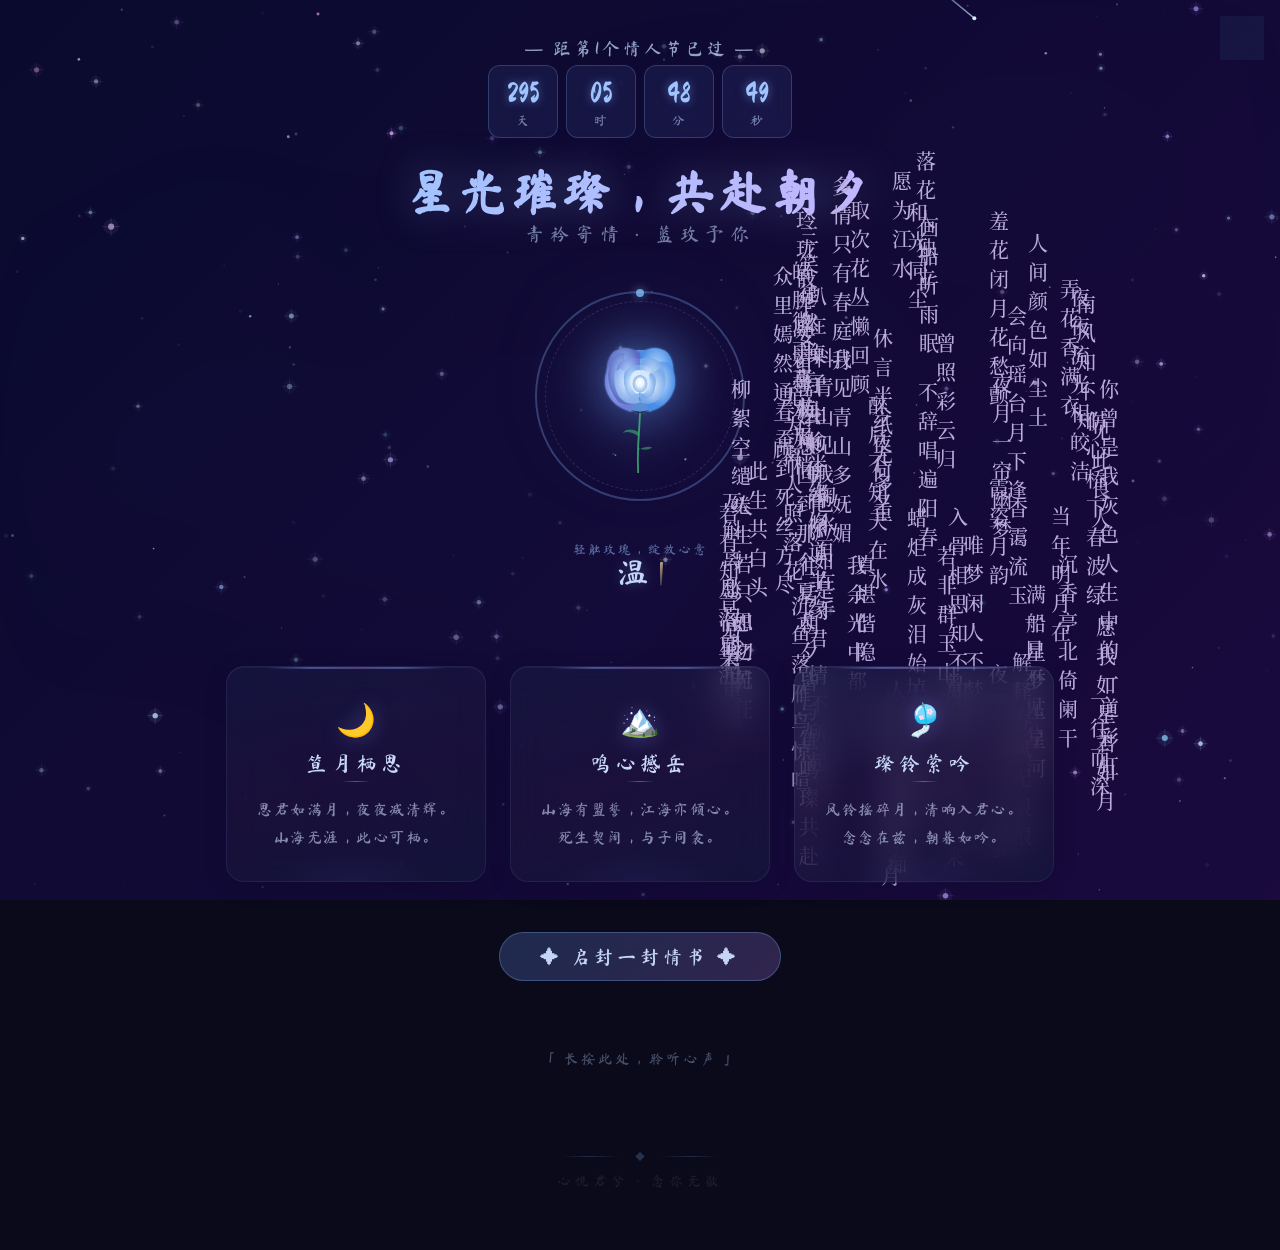
==== commit fc53bac1: "Add files via upload" ====
--- a/index.html
+++ b/index.html
@@ -6,6 +6,7 @@
     <title>星光璀璨，共赴朝夕</title>
     <!-- 引入中式书法字体 Ma Shan Zheng -->
     <link href="https://fonts.googleapis.com/css2?family=Ma+Shan+Zheng&display=swap" rel="stylesheet">
+    <link href="https://fonts.googleapis.com/css2?family=Noto+Serif+SC:wght@400;600&display=swap" rel="stylesheet">
     <style>
         /* ========== 全局重置与基础样式 ========== */
         * {
@@ -789,7 +790,8 @@
             z-index: 3000;
             opacity: 0;
             pointer-events: none;
-            transition: all 0.6s cubic-bezier(0.34, 1.56, 0.64, 1);
+            transition: opacity 0.6s ease, transform 0.6s cubic-bezier(0.34, 1.56, 0.64, 1);
+            will-change: opacity, transform;
             /* 旋转炫光边框容器 */
             padding: 2px;
             border-radius: 22px;
@@ -871,6 +873,28 @@
             text-align: center;
             position: relative;
             overflow: hidden;
+            -webkit-transform: translateZ(0);
+            transform: translateZ(0);
+        }
+
+        .egg-rose-bg {
+            position: absolute;
+            top: 0; left: 0;
+            width: 100%; height: 100%;
+            background-image: url(./蓝色玫瑰.png);
+            background-size: 62%;
+            background-repeat: no-repeat;
+            background-position: center;
+            pointer-events: none;
+            opacity: 0.1;
+            animation: eggBgFade 3s ease-in-out infinite alternate;
+            animation-play-state: paused;
+            will-change: opacity;
+        }
+
+        .easter-egg-content.show .egg-rose-bg {
+            animation-play-state: running;
+            animation-delay: 0.4s;
         }
 
         /* 内部微光效果（仅动画opacity，GPU加速流畅） */
@@ -891,6 +915,72 @@
         @keyframes innerShimmer {
             0% { opacity: 0.4; }
             100% { opacity: 1; }
+        }
+
+        @keyframes eggBgFade {
+            0% { opacity: 0.1; }
+            100% { opacity: 1; }
+        }
+
+        /* ========== 玫瑰花瓣飘落特效 ========== */
+        .rose-rain {
+            position: fixed;
+            top: 0; left: 0;
+            width: 100%; height: 100%;
+            pointer-events: none;
+            z-index: 3001;
+            overflow: hidden;
+            opacity: 1;
+            transition: opacity 1.2s ease;
+        }
+
+        .rose-rain.fading {
+            opacity: 0;
+        }
+
+        .rose-petal {
+            position: absolute;
+            top: -60px;
+            background-size: contain;
+            background-repeat: no-repeat;
+            background-position: center;
+            animation:
+                petalFall var(--fall-dur) linear var(--fall-delay) infinite,
+                petalSway var(--sway-dur) ease-in-out var(--fall-delay) infinite alternate,
+                petalSpin var(--spin-dur) linear var(--fall-delay) infinite;
+            opacity: 0;
+            will-change: transform, opacity;
+        }
+
+        @keyframes petalFall {
+            0% {
+                top: -60px;
+                opacity: 0;
+            }
+            5% {
+                opacity: var(--petal-opacity);
+            }
+            85% {
+                opacity: var(--petal-opacity);
+            }
+            100% {
+                top: 110vh;
+                opacity: 0;
+            }
+        }
+
+        @keyframes petalSway {
+            0% {
+                transform: translateX(calc(var(--sway-range) * -1));
+            }
+            100% {
+                transform: translateX(var(--sway-range));
+            }
+        }
+
+        @keyframes petalSpin {
+            0% { rotate: 0deg; }
+            100% { rotate: var(--spin-dir); }
         }
 
         /* 古典角花装饰 - 左上 */
@@ -1121,6 +1211,444 @@
             0%, 100% { opacity: 0.4; }
             50% { opacity: 1; }
         }
+        /* ========== 圆形音乐播放器 ========== */
+        .music-player-overlay {
+            position: fixed;
+            top: 0; left: 0;
+            width: 100%; height: 100%;
+            z-index: 6000;
+            display: flex;
+            justify-content: center;
+            align-items: center;
+            opacity: 0;
+            pointer-events: none;
+            transition: opacity 0.45s ease;
+            background: rgba(0, 0, 0, 0.35);
+            -webkit-transform: translateZ(0);
+            transform: translateZ(0);
+            will-change: opacity;
+        }
+
+        .music-player-overlay.active {
+            opacity: 1;
+            pointer-events: auto;
+        }
+
+        .music-player-card {
+            width: 320px;
+            height: 320px;
+            border-radius: 50%;
+            background: #0a0d1e;
+            border: 1px solid rgba(130, 180, 255, 0.15);
+            box-shadow:
+                0 0 50px rgba(100, 140, 255, 0.12),
+                0 0 100px rgba(80, 100, 200, 0.06),
+                inset 0 1px 0 rgba(200, 200, 255, 0.06);
+            position: relative;
+            display: flex;
+            flex-direction: column;
+            align-items: center;
+            justify-content: center;
+            overflow: hidden;
+            transform: scale(0.7) translateZ(0);
+            transition: transform 0.5s cubic-bezier(0.34, 1.56, 0.64, 1);
+            will-change: transform;
+        }
+
+        .music-player-overlay.active .music-player-card {
+            transform: scale(1) translateZ(0);
+        }
+
+        /* CD纹理贴图（垫底，占满整个圆） */
+        .mp-cd-texture {
+            position: absolute;
+            top: 0; left: 0;
+            width: 100%; height: 100%;
+            border-radius: 50%;
+            object-fit: cover;
+            z-index: 0;
+            pointer-events: none;
+            opacity: 0.15;
+        }
+
+        @keyframes mpCdSpin {
+            to { transform: rotate(360deg); }
+        }
+
+        /* 专辑封面图（居中，占卡片38%） */
+        .mp-cover-img {
+            position: absolute;
+            width: 38%; height: 38%;
+            top: 31%; left: 31%;
+            box-sizing: border-box;
+            border-radius: 50%;
+            object-fit: cover;
+            z-index: 1;
+            border: 2px solid rgba(180, 200, 255, 0.2);
+            box-shadow:
+                0 0 12px rgba(0, 0, 0, 0.6),
+                0 0 30px rgba(100, 140, 255, 0.08);
+            pointer-events: none;
+            animation: mpCdSpin 15s linear infinite;
+            animation-play-state: paused;
+        }
+
+        .music-player-card.playing .mp-cover-img {
+            animation-play-state: running;
+        }
+
+        /* 炫光边框 */
+        .music-player-card::before {
+            content: '';
+            position: absolute;
+            top: -3px; left: -3px;
+            right: -3px; bottom: -3px;
+            border-radius: 50%;
+            background: conic-gradient(
+                from 0deg,
+                transparent 0%,
+                rgba(100, 160, 255, 0.5) 8%,
+                transparent 18%,
+                transparent 45%,
+                rgba(160, 120, 255, 0.4) 55%,
+                transparent 65%,
+                transparent 85%,
+                rgba(100, 200, 255, 0.25) 92%,
+                transparent 100%
+            );
+            z-index: -1;
+            animation: mpBorderSpin 15s linear infinite;
+            animation-play-state: paused;
+        }
+
+        .music-player-card::after {
+            content: '';
+            position: absolute;
+            top: 0; left: 0;
+            width: 100%; height: 100%;
+            border-radius: 50%;
+            box-shadow:
+                inset 0 0 50px rgba(0, 0, 0, 0.3),
+                inset 0 0 20px rgba(100, 140, 255, 0.05);
+            z-index: 3;
+            pointer-events: none;
+        }
+
+        .music-player-card.playing::before {
+            animation-play-state: running;
+        }
+
+        @keyframes mpBorderSpin {
+            to { transform: rotate(360deg); }
+        }
+
+        /* 歌曲信息 */
+        .mp-song-name {
+            font-size: 1rem;
+            font-weight: 600;
+            color: #d0d8ff;
+            letter-spacing: 2px;
+            margin-top: 28px;
+            text-align: center;
+            max-width: 200px;
+            z-index: 4;
+            position: relative;
+            text-shadow: 0 1px 8px rgba(0,0,0,0.5);
+            white-space: nowrap;
+            overflow: hidden;
+            text-overflow: ellipsis;
+        }
+
+        .mp-artist {
+            font-size: 0.75rem;
+            color: rgba(160, 180, 220, 0.7);
+            margin-top: 2px;
+            letter-spacing: 1px;
+            z-index: 4;
+            position: relative;
+            text-shadow: 0 1px 6px rgba(0,0,0,0.4);
+        }
+
+        /* 中心区域（歌词+播放键叠加） */
+        .mp-center-area {
+            position: relative;
+            width: 240px;
+            height: 120px;
+            display: flex;
+            align-items: center;
+            justify-content: center;
+            margin-top: 6px;
+            z-index: 4;
+        }
+
+        /* 歌词滚动区 */
+        .mp-lyrics-box {
+            width: 100%;
+            height: 100%;
+            overflow: hidden;
+            position: relative;
+            mask-image: linear-gradient(transparent, #000 15%, #000 85%, transparent);
+            -webkit-mask-image: linear-gradient(transparent, #000 15%, #000 85%, transparent);
+        }
+
+        .mp-lyrics-inner {
+            transition: transform 0.5s ease;
+        }
+
+        .mp-lyric-line {
+            text-align: center;
+            font-size: 0.72rem;
+            color: rgba(160, 180, 220, 0.45);
+            line-height: 1.8;
+            transition: color 0.4s ease, transform 0.4s ease;
+            white-space: nowrap;
+            overflow: hidden;
+            text-overflow: ellipsis;
+            padding: 0 5px;
+            text-shadow: 0 1px 4px rgba(0, 0, 0, 0.7), 0 0 8px rgba(0, 0, 0, 0.4);
+        }
+
+        .mp-lyric-line.active {
+            color: #a0c4ff;
+            transform: scale(1.08);
+            text-shadow: 0 1px 6px rgba(0, 0, 0, 0.8), 0 0 12px rgba(80, 120, 255, 0.3);
+        }
+
+        /* 播放/暂停按钮（居中叠加在歌词上） */
+        .mp-play-btn {
+            position: absolute;
+            top: 50%;
+            left: 50%;
+            transform: translate(-50%, -50%);
+            width: 44px;
+            height: 44px;
+            border-radius: 50%;
+            background: rgba(15, 18, 48, 0.7);
+            border: 1px solid rgba(130, 180, 255, 0.35);
+            color: #a0c4ff;
+            font-size: 1.2rem;
+            cursor: pointer;
+            display: flex;
+            align-items: center;
+            justify-content: center;
+            z-index: 5;
+            opacity: 1;
+            transition: opacity 0.8s ease, background 0.25s ease, transform 0.25s ease;
+        }
+
+        .mp-play-btn:hover {
+            background: rgba(100, 140, 255, 0.35);
+            border-color: rgba(130, 180, 255, 0.6);
+        }
+
+        .mp-play-btn.hidden {
+            opacity: 0;
+            pointer-events: none;
+        }
+
+        .mp-center-area:hover .mp-play-btn.hidden {
+            opacity: 0.85;
+            pointer-events: auto;
+        }
+
+        /* 进度条 */
+        .mp-progress-wrap {
+            width: 200px;
+            margin-top: 8px;
+            display: flex;
+            align-items: center;
+            gap: 6px;
+            z-index: 4;
+            position: relative;
+        }
+
+        .mp-time {
+            font-size: 0.6rem;
+            color: rgba(160, 180, 220, 0.5);
+            min-width: 30px;
+            text-align: center;
+        }
+
+        .mp-progress-bar {
+            flex: 1;
+            height: 3px;
+            background: rgba(100, 140, 255, 0.15);
+            border-radius: 2px;
+            position: relative;
+            cursor: pointer;
+        }
+
+        .mp-progress-fill {
+            height: 100%;
+            background: linear-gradient(90deg, rgba(100, 160, 255, 0.6), rgba(160, 120, 255, 0.6));
+            border-radius: 2px;
+            width: 0%;
+            position: relative;
+        }
+
+        .mp-progress-fill::after {
+            content: '';
+            position: absolute;
+            right: -4px;
+            top: -3px;
+            width: 9px;
+            height: 9px;
+            border-radius: 50%;
+            background: #a0c4ff;
+            box-shadow: 0 0 6px rgba(100, 160, 255, 0.5);
+            opacity: 0;
+            transition: opacity 0.2s;
+        }
+
+        .mp-progress-bar:hover .mp-progress-fill::after {
+            opacity: 1;
+        }
+
+        /* 音量 + 歌词开关 */
+        .mp-bottom-row {
+            display: flex;
+            align-items: center;
+            gap: 10px;
+            margin-top: 6px;
+            margin-bottom: 20px;
+            z-index: 4;
+            position: relative;
+        }
+
+        .mp-vol-wrap {
+            display: flex;
+            align-items: center;
+            gap: 4px;
+        }
+
+        .mp-vol-icon {
+            font-size: 0.75rem;
+            color: rgba(160, 180, 220, 0.6);
+            cursor: pointer;
+        }
+
+        .mp-vol-bar {
+            width: 50px;
+            height: 3px;
+            background: rgba(100, 140, 255, 0.15);
+            border-radius: 2px;
+            cursor: pointer;
+            position: relative;
+        }
+
+        .mp-vol-fill {
+            height: 100%;
+            background: rgba(100, 160, 255, 0.5);
+            border-radius: 2px;
+            width: 30%;
+        }
+
+        .mp-lrc-toggle {
+            font-size: 0.65rem;
+            color: rgba(160, 180, 220, 0.5);
+            background: rgba(100, 140, 255, 0.1);
+            border: 1px solid rgba(130, 180, 255, 0.15);
+            border-radius: 10px;
+            padding: 2px 8px;
+            cursor: pointer;
+            transition: all 0.2s;
+        }
+
+        .mp-lrc-toggle.on {
+            color: #a0c4ff;
+            background: rgba(100, 140, 255, 0.25);
+            border-color: rgba(130, 180, 255, 0.4);
+        }
+
+        /* 左右切歌箭头 */
+        .mp-arrow {
+            position: absolute;
+            top: 50%;
+            transform: translateY(-50%);
+            width: 36px;
+            height: 36px;
+            border-radius: 50%;
+            background: rgba(20, 30, 60, 0.7);
+            border: 1px solid rgba(130, 180, 255, 0.2);
+            color: #a0c4ff;
+            font-size: 1.1rem;
+            cursor: pointer;
+            display: flex;
+            align-items: center;
+            justify-content: center;
+            transition: all 0.25s ease;
+            z-index: 10;
+        }
+
+        .mp-arrow:hover {
+            background: rgba(40, 60, 120, 0.8);
+            border-color: rgba(130, 180, 255, 0.5);
+            box-shadow: 0 0 12px rgba(100, 160, 255, 0.2);
+        }
+
+        .mp-arrow-left {
+            left: -50px;
+        }
+
+        .mp-arrow-right {
+            right: -50px;
+        }
+
+        /* 全局底部歌词 */
+        .global-lyrics-bar {
+            position: fixed;
+            bottom: 0;
+            left: 0;
+            width: 100%;
+            z-index: 5500;
+            text-align: center;
+            padding: 10px 20px;
+            pointer-events: none;
+            opacity: 0;
+            transform: translateY(10px);
+            transition: opacity 0.6s ease, transform 0.6s ease;
+        }
+
+        .global-lyrics-bar.visible {
+            opacity: 1;
+            transform: translateY(0);
+        }
+
+        .global-lyric-text {
+            display: inline-block;
+            font-size: 0.9rem;
+            color: rgba(180, 200, 255, 0.85);
+            text-shadow:
+                0 0 20px rgba(100, 140, 255, 0.4),
+                0 0 40px rgba(80, 100, 200, 0.2);
+            letter-spacing: 3px;
+            font-family: 'Noto Serif SC', serif;
+            background: linear-gradient(90deg, rgba(100, 160, 255, 0.08), rgba(160, 120, 255, 0.08));
+            padding: 6px 24px;
+            border-radius: 20px;
+            backdrop-filter: blur(8px);
+            -webkit-backdrop-filter: blur(8px);
+            border: 1px solid rgba(130, 180, 255, 0.1);
+        }
+
+        /* 响应式 */
+        @media (max-width: 600px) {
+            .music-player-card {
+                width: 280px;
+                height: 280px;
+            }
+            .mp-center-area {
+                width: 200px;
+                height: 100px;
+            }
+            .mp-progress-wrap {
+                width: 170px;
+            }
+            .mp-arrow-left { left: -42px; }
+            .mp-arrow-right { right: -42px; }
+            .mp-song-name { margin-top: 22px; font-size: 0.9rem; }
+        }
+
     </style>
 </head>
 <body>
@@ -1145,15 +1673,51 @@
     <!-- 鼠标跟随粒子容器 -->
     <div class="particle-container" id="particleContainer"></div>
 
-    <!-- 背景音乐 - 可替换为其他免费音乐外链 -->
-    <audio id="bgMusic" loop preload="auto">
-        <source src="./mp3/七里香.mp3" type="audio/mpeg">
-    </audio>
-
     <!-- 音乐控制按钮 -->
-    <button class="music-btn" id="musicBtn" title="背景音乐">
+    <button class="music-btn" id="musicBtn" title="背景音乐（长按打开播放器）">
         <span class="music-icon">♪</span>
     </button>
+
+    <!-- 圆形音乐播放器 -->
+    <div class="music-player-overlay" id="mpOverlay">
+        <div style="position:relative;display:inline-flex;align-items:center;justify-content:center;">
+            <button class="mp-arrow mp-arrow-left" id="mpPrev">‹</button>
+            <div class="music-player-card" id="mpCard">
+                <img class="mp-cd-texture" src="./CD纹理贴图.png" alt="cd">
+                <img class="mp-cover-img" id="mpCoverImg" src="./pic/1.jpg" alt="cover">
+                <div class="mp-song-name" id="mpSongName">歌曲1</div>
+                <div class="mp-artist" id="mpArtist">歌手1</div>
+                <div class="mp-center-area" id="mpCenterArea">
+                    <div class="mp-lyrics-box">
+                        <div class="mp-lyrics-inner" id="mpLyricsInner"></div>
+                    </div>
+                    <button class="mp-play-btn" id="mpPlayBtn" title="播放/暂停">▶</button>
+                </div>
+                <div class="mp-progress-wrap">
+                    <span class="mp-time" id="mpTimeCur">0:00</span>
+                    <div class="mp-progress-bar" id="mpProgressBar">
+                        <div class="mp-progress-fill" id="mpProgressFill"></div>
+                    </div>
+                    <span class="mp-time" id="mpTimeDur">0:00</span>
+                </div>
+                <div class="mp-bottom-row">
+                    <div class="mp-vol-wrap">
+                        <span class="mp-vol-icon">🔊</span>
+                        <div class="mp-vol-bar" id="mpVolBar">
+                            <div class="mp-vol-fill" id="mpVolFill"></div>
+                        </div>
+                    </div>
+                    <button class="mp-lrc-toggle" id="mpLrcToggle">词</button>
+                </div>
+            </div>
+            <button class="mp-arrow mp-arrow-right" id="mpNext">›</button>
+        </div>
+    </div>
+
+    <!-- 全局底部歌词 -->
+    <div class="global-lyrics-bar" id="globalLyricsBar">
+        <span class="global-lyric-text" id="globalLyricText"></span>
+    </div>
 
     <!-- 主内容 -->
     <div class="main-content">
@@ -1267,17 +1831,17 @@
             <div class="glass-card">
                 <span class="card-icon">🌙</span>
                 <div class="card-title">笪月栖思</div>
-                <div class="card-text">月落星沉处，皆是念你时。<br>愿化清风，长伴君侧。</div>
+                <div class="card-text">思君如满月，夜夜减清辉。<br>山海无涯，此心可栖。</div>
             </div>
             <div class="glass-card">
                 <span class="card-icon">🏔️</span>
-                <div class="card-title">鸣山海誓</div>
-                <div class="card-text">心悦君兮，山海皆听。<br>蓝玫为誓，山海可平。</div>
+                <div class="card-title">鸣心撼岳</div>
+                <div class="card-text">山海有盟誓，江海亦倾心。<br>死生契阔，与子同衾。</div>
             </div>
             <div class="glass-card">
                 <span class="card-icon">🎐</span>
-                <div class="card-title">璨铃诉衷</div>
-                <div class="card-text">风过檐铃响，声声皆是你。<br>念你无歇，四季不倦。</div>
+                <div class="card-title">璨铃萦吟</div>
+                <div class="card-text">风铃摇碎月，清响入君心。<br>念念在兹，朝暮如吟。</div>
             </div>
         </section>
 
@@ -1315,7 +1879,7 @@
                 <div class="modal-divider"></div>
                 <!-- 落款 - 右下角，可修改 -->
                 <div class="modal-signature">
-                    <span class="sig-line">执笔寄情</span>
+                    <span class="sig-line">落笔为念</span>
                     <span class="sig-line sig-name">曹英俊</span>
                 </div>
             </div>
@@ -1329,17 +1893,24 @@
     <!-- 长按彩蛋内容 -->
     <div class="easter-egg-content" id="easterEggContent">
         <div class="easter-egg-inner">
+            <div class="egg-rose-bg"></div>
             <!-- 四角古典装饰 -->
             <div class="egg-corner-tl"></div>
             <div class="egg-corner-tr"></div>
             <div class="egg-corner-bl"></div>
             <div class="egg-corner-br"></div>
             <!-- 顶部图标 -->
-            <span class="egg-top-icon">🪷</span>
+            <span class="egg-top-icon">❤️</span>
             <span class="egg-text-line"></span>
             <div class="easter-egg-text">
-                见山是山，见海是海，见你是全世界<br>
-                往后余生，四季与你
+                起点是你，<br>
+                过程是你，<br>
+                终点是你，<br>
+                永远都是你。<br>
+                你心念之花，<br>
+                永不凋零；<br>
+                你心念之人，<br>
+                永在身旁。
             </div>
             <span class="egg-text-line"></span>
             <div class="easter-egg-deco">— 心有所念 · 必有回响 —</div>
@@ -1368,7 +1939,7 @@
         const surpriseTexts = [
             "浮世三千，<br>吾爱有三：<br>日、月与卿。<br>日为朝，月为暮，<br>卿为朝朝暮暮。",
             "与你共度的每一秒，<br>都是时光赠予我的，<br>最珍贵的礼物。",
-            "春水初生，春林初盛，<br>春风十里，不如你。<br>蓝玫一朵，<br>胜却人间无数。",
+            "我喜欢你，是可以喜欢很久很久的那种喜欢。<br>是夏天过去了还有秋天，是新鲜感过去了还有热忱的那种喜欢。",
             "遇见你的那一刻，<br>似宇宙大爆炸的奇点，<br>自此时间开始，<br>万物生辉。",
             "愿将世间所有美好，<br>与你一同分享，<br>直到永远。",
             "让时间证明，<br>我们的爱不是一时兴起，<br>而是陪伴到底。",
@@ -1768,12 +2339,35 @@
         }
 
         /* ========================================
-         *  音效播放工具
+         *  音效播放工具（预加载）
          * ======================================== */
+        var sfxCache = {};
+        var sfxList = [
+            'mp3/蟋蟀音效.mp3',
+            'mp3/平静的海滩海浪.mp3',
+            'mp3/风铃音效.mp3',
+            'mp3/翻书音效.mp3',
+            'mp3/人声分离增加音量.mp3'
+        ];
+        sfxList.forEach(function(src) {
+            var a = new Audio(src);
+            a.preload = 'auto';
+            a.load();
+            sfxCache[src] = a;
+        });
+
         function playSfx(src, volume) {
-            var a = new Audio(src);
-            a.volume = volume || 0.5;
-            a.play().catch(function(){});
+            var cached = sfxCache[src];
+            if (cached) {
+                var a = cached.cloneNode();
+                a.volume = volume || 0.5;
+                a.play().catch(function(){});
+                a.addEventListener('ended', function() { a.remove && a.remove(); });
+            } else {
+                var a = new Audio(src);
+                a.volume = volume || 0.5;
+                a.play().catch(function(){});
+            }
         }
 
         /* ========================================
@@ -1831,16 +2425,94 @@
             const content = document.getElementById('easterEggContent');
             let pressTimer = null;
             let isShowing = false;
+            let justShown = false;
+
+            // ---- 玫瑰花瓣飘落 ----
+            var petalImages = [
+                '玫瑰花瓣1.png', '260玫瑰花瓣.png', '星星.png',
+                '玫瑰花瓣4.png', '3d爱心.png'
+            ];
+            var leafImages = [
+                '红心.png', '镭射爱心.png', '爱心.png'
+            ];
+            var rainContainer = null;
+
+            function startRoseRain() {
+                if (rainContainer) return;
+                rainContainer = document.createElement('div');
+                rainContainer.className = 'rose-rain';
+                document.body.appendChild(rainContainer);
+
+                // 花瓣 30 片 + 叶子 8 片
+                var totalPetals = 21;
+                var totalLeaves = 5;
+
+                for (var i = 0; i < totalPetals + totalLeaves; i++) {
+                    var el = document.createElement('div');
+                    el.className = 'rose-petal';
+
+                    var isLeaf = i >= totalPetals;
+                    var img = isLeaf
+                        ? leafImages[Math.floor(Math.random() * leafImages.length)]
+                        : petalImages[Math.floor(Math.random() * petalImages.length)];
+
+                    // 花瓣小巧，叶子稍大
+                    var size = isLeaf
+                        ? (18 + Math.random() * 14)
+                        : (14 + Math.random() * 18);
+
+                    el.style.width = size + 'px';
+                    el.style.height = size + 'px';
+                    el.style.left = (Math.random() * 100) + '%';
+                    el.style.backgroundImage = 'url(./' + img + ')';
+
+                    // 随机参数：飘落时长、摇摆幅度、旋转方向
+                    var fallDur = (8 + Math.random() * 10).toFixed(1);
+                    var fallDelay = (Math.random() * 6).toFixed(1);
+                    var swayDur = (2 + Math.random() * 3).toFixed(1);
+                    var swayRange = (15 + Math.random() * 40).toFixed(0);
+                    var spinDur = (4 + Math.random() * 8).toFixed(1);
+                    var spinDir = Math.random() > 0.5 ? '360deg' : '-360deg';
+                    var petalOpacity = isLeaf
+                        ? (0.35 + Math.random() * 0.25).toFixed(2)
+                        : (0.5 + Math.random() * 0.4).toFixed(2);
+
+                    el.style.setProperty('--fall-dur', fallDur + 's');
+                    el.style.setProperty('--fall-delay', fallDelay + 's');
+                    el.style.setProperty('--sway-dur', swayDur + 's');
+                    el.style.setProperty('--sway-range', swayRange + 'px');
+                    el.style.setProperty('--spin-dur', spinDur + 's');
+                    el.style.setProperty('--spin-dir', spinDir);
+                    el.style.setProperty('--petal-opacity', petalOpacity);
+
+                    rainContainer.appendChild(el);
+                }
+            }
+
+            function stopRoseRain() {
+                if (!rainContainer) return;
+                var rc = rainContainer;
+                rc.classList.add('fading');
+                rainContainer = null;
+                setTimeout(function() {
+                    if (rc.parentNode) rc.parentNode.removeChild(rc);
+                }, 1300);
+            }
 
             function showEgg() {
-                playSfx('mp3/科幻点击偏长音效.mp3', 0.5);
+                playSfx('mp3/人声分离增加音量.mp3', 0.5);
                 content.classList.add('show');
                 isShowing = true;
+                startRoseRain();
+                // 防止松手后的click事件立即关闭卡片
+                justShown = true;
+                setTimeout(function() { justShown = false; }, 2500);
             }
 
             function hideEgg() {
                 content.classList.remove('show');
                 isShowing = false;
+                stopRoseRain();
             }
 
             // 鼠标长按
@@ -1869,12 +2541,14 @@
 
             // 点击其他区域关闭彩蛋
             document.addEventListener('click', (e) => {
+                if (justShown) return;
                 if (isShowing && !content.contains(e.target) && !zone.contains(e.target)) {
                     hideEgg();
                 }
             });
 
             document.addEventListener('touchstart', (e) => {
+                if (justShown) return;
                 if (isShowing && !content.contains(e.target) && !zone.contains(e.target)) {
                     hideEgg();
                 }
@@ -2126,60 +2800,401 @@
         }
 
         /* ========================================
-         *  背景音乐控制
+         *  背景音乐控制 + 圆形播放器
          * ======================================== */
         function initMusic() {
-            const audio = document.getElementById('bgMusic');
-            const btn = document.getElementById('musicBtn');
-            const icon = btn.querySelector('.music-icon');
-            let isPlaying = false;
-
-            // 尝试自动播放
-            function tryAutoPlay() {
-                audio.volume = 0.3;
-                const playPromise = audio.play();
-                if (playPromise !== undefined) {
-                    playPromise.then(() => {
+            var btn = document.getElementById('musicBtn');
+            var icon = btn.querySelector('.music-icon');
+            var overlay = document.getElementById('mpOverlay');
+            var card = document.getElementById('mpCard');
+            var songNameEl = document.getElementById('mpSongName');
+            var artistEl = document.getElementById('mpArtist');
+            var lyricsInner = document.getElementById('mpLyricsInner');
+            var coverImg = document.getElementById('mpCoverImg');
+            var playBtn = document.getElementById('mpPlayBtn');
+            var centerArea = document.getElementById('mpCenterArea');
+            var prevArrow = document.getElementById('mpPrev');
+            var nextArrow = document.getElementById('mpNext');
+            var progressBar = document.getElementById('mpProgressBar');
+            var progressFill = document.getElementById('mpProgressFill');
+            var timeCur = document.getElementById('mpTimeCur');
+            var timeDur = document.getElementById('mpTimeDur');
+            var volBar = document.getElementById('mpVolBar');
+            var volFill = document.getElementById('mpVolFill');
+            var lrcToggle = document.getElementById('mpLrcToggle');
+            var globalBar = document.getElementById('globalLyricsBar');
+            var globalText = document.getElementById('globalLyricText');
+
+            // ---- 歌曲列表 ----
+            var tracks = [
+                { name: '七里香', artist: '周杰伦', src: './mp3/七里香.mp3', lrc: './lrc/七里香.lrc', cover: './pic/七里香.webp' },
+                { name: 'Kiss Me', artist: 'Nai Br.XX', src: 'https://v.iarc.top/?type=url&id=1368227453', lrc: 'https://v.iarc.top/?type=lrc&id=1368227453', cover: './pic/KissMe.webp' },
+                { name: '唯一', artist: '邓紫棋', src: 'https://v.iarc.top/?type=url&id=2083785152', lrc: 'https://v.iarc.top/?type=lrc&id=2083785152', cover: './pic/唯一.webp' }
+            ];
+
+            var currentIndex = 0;
+            var audio = new Audio();
+            audio.preload = 'auto';
+            audio.loop = false;
+            var volume = 0.3;
+            audio.volume = volume;
+            var isPlaying = false;
+            var showGlobalLrc = false;
+            var parsedLyrics = [];
+            var currentLyricIdx = -1;
+            var playerOpen = false;
+            var mpPressTimer = null;
+            var mpLongPressed = false;
+            var mpTouchStart = 0;
+            var playBtnTimer = null;
+
+            // ---- LRC 解析 ----
+            function parseLRC(text) {
+                var lines = text.split('\n');
+                var result = [];
+                for (var i = 0; i < lines.length; i++) {
+                    var match = lines[i].match(/\[(\d{2}):(\d{2})(?:\.(\d{2,3}))?\](.*)/);
+                    if (match) {
+                        var min = parseInt(match[1]);
+                        var sec = parseInt(match[2]);
+                        var ms = match[3] ? parseInt(match[3].length === 2 ? match[3] + '0' : match[3]) : 0;
+                        var time = min * 60 + sec + ms / 1000;
+                        var txt = match[4].trim();
+                        if (txt) result.push({ time: time, text: txt });
+                    }
+                }
+                result.sort(function(a, b) { return a.time - b.time; });
+                return result;
+            }
+
+            function loadLRC(url) {
+                fetch(url)
+                    .then(function(r) { return r.ok ? r.text() : ''; })
+                    .then(function(text) {
+                        parsedLyrics = text ? parseLRC(text) : [];
+                        currentLyricIdx = -1;
+                        renderLyrics();
+                    })
+                    .catch(function() {
+                        parsedLyrics = [];
+                        currentLyricIdx = -1;
+                        renderLyrics();
+                    });
+            }
+
+            function renderLyrics() {
+                lyricsInner.innerHTML = '';
+                if (parsedLyrics.length === 0) {
+                    var p = document.createElement('div');
+                    p.className = 'mp-lyric-line';
+                    p.textContent = '暂无歌词';
+                    lyricsInner.appendChild(p);
+                    return;
+                }
+                for (var i = 0; i < parsedLyrics.length; i++) {
+                    var p = document.createElement('div');
+                    p.className = 'mp-lyric-line';
+                    p.textContent = parsedLyrics[i].text;
+                    lyricsInner.appendChild(p);
+                }
+            }
+
+            function updateLyricScroll() {
+                if (parsedLyrics.length === 0) return;
+                var t = audio.currentTime;
+                var idx = -1;
+                for (var i = 0; i < parsedLyrics.length; i++) {
+                    if (parsedLyrics[i].time <= t) idx = i;
+                    else break;
+                }
+                if (idx === currentLyricIdx) return;
+                currentLyricIdx = idx;
+
+                var lines = lyricsInner.querySelectorAll('.mp-lyric-line');
+                for (var i = 0; i < lines.length; i++) {
+                    lines[i].classList.toggle('active', i === idx);
+                }
+
+                // 滚动居中
+                if (idx >= 0) {
+                    var lineH = lines[0] ? lines[0].offsetHeight : 20;
+                    var boxH = lyricsInner.parentElement.offsetHeight;
+                    var scrollY = idx * lineH - boxH / 2 + lineH / 2;
+                    lyricsInner.style.transform = 'translateY(' + (-Math.max(0, scrollY)) + 'px)';
+                }
+
+                // 全局底部歌词
+                if (showGlobalLrc && idx >= 0) {
+                    globalText.textContent = parsedLyrics[idx].text;
+                }
+            }
+
+            // ---- 加载歌曲 ----
+            function loadTrack(index, autoplay) {
+                currentIndex = index;
+                var track = tracks[index];
+                audio.src = track.src;
+                audio.load();
+                songNameEl.textContent = track.name;
+                artistEl.textContent = track.artist;
+                coverImg.src = track.cover;
+                loadLRC(track.lrc);
+                progressFill.style.width = '0%';
+                timeCur.textContent = '0:00';
+                timeDur.textContent = '0:00';
+                currentLyricIdx = -1;
+
+                if (autoplay) {
+                    audio.play().then(function() {
                         isPlaying = true;
                         btn.classList.add('playing');
-                        icon.textContent = '♪';
-                    }).catch(() => {
-                        // 自动播放被阻止，等待用户交互
-                        isPlaying = false;
-                        btn.classList.remove('playing');
-                        icon.textContent = '♪';
-                    });
+                        card.classList.add('playing');
+                        playBtn.textContent = '⏸';
+                        scheduleHidePlayBtn();
+                    }).catch(function() {});
+                } else {
+                    showPlayBtn();
                 }
             }
 
-            // 页面加载后尝试自动播放
-            setTimeout(tryAutoPlay, 1500);
-
-            // 用户首次交互时尝试播放
-            document.addEventListener('click', function firstClick() {
-                if (!isPlaying) {
-                    tryAutoPlay();
-                }
-                document.removeEventListener('click', firstClick);
-            }, { once: false });
-
-            // 音乐按钮切换
-            btn.addEventListener('click', (e) => {
-                e.stopPropagation();
+            // ---- 播放按钮显示/隐藏 ----
+            function showPlayBtn() {
+                if (playBtnTimer) { clearTimeout(playBtnTimer); playBtnTimer = null; }
+                playBtn.classList.remove('hidden');
+            }
+
+            function scheduleHidePlayBtn(delay) {
+                if (playBtnTimer) clearTimeout(playBtnTimer);
+                playBtnTimer = setTimeout(function() {
+                    if (isPlaying) {
+                        playBtn.classList.add('hidden');
+                        centerTouchShown = false;
+                    }
+                }, delay || 1000);
+            }
+
+            // ---- 播放/暂停 ----
+            function togglePlay() {
                 if (isPlaying) {
                     audio.pause();
                     isPlaying = false;
                     btn.classList.remove('playing');
-                    icon.textContent = '♪';
+                    card.classList.remove('playing');
+                    playBtn.textContent = '▶';
+                    showPlayBtn();
                 } else {
-                    audio.volume = 0.3;
-                    audio.play().then(() => {
+                    audio.play().then(function() {
                         isPlaying = true;
                         btn.classList.add('playing');
-                        icon.textContent = '♪';
-                    }).catch(() => {});
+                        card.classList.add('playing');
+                        playBtn.textContent = '||';
+                        scheduleHidePlayBtn();
+                    }).catch(function() {});
+                }
+            }
+
+            // ---- 切歌 ----
+            function prevTrack() {
+                var idx = (currentIndex - 1 + tracks.length) % tracks.length;
+                loadTrack(idx, isPlaying);
+            }
+
+            function nextTrack() {
+                var idx = (currentIndex + 1) % tracks.length;
+                loadTrack(idx, isPlaying);
+            }
+
+            // ---- 时间格式化 ----
+            function fmtTime(s) {
+                if (isNaN(s)) return '0:00';
+                var m = Math.floor(s / 60);
+                var sec = Math.floor(s % 60);
+                return m + ':' + (sec < 10 ? '0' : '') + sec;
+            }
+
+            // ---- 进度更新 ----
+            audio.addEventListener('timeupdate', function() {
+                if (!audio.duration) return;
+                var pct = (audio.currentTime / audio.duration * 100);
+                progressFill.style.width = pct + '%';
+                timeCur.textContent = fmtTime(audio.currentTime);
+                updateLyricScroll();
+            });
+
+            audio.addEventListener('loadedmetadata', function() {
+                timeDur.textContent = fmtTime(audio.duration);
+            });
+
+            // 歌曲播完自动下一首
+            audio.addEventListener('ended', function() {
+                nextTrack();
+            });
+
+            // ---- 进度条点击/拖动跳转 ----
+            function seekFromEvent(e) {
+                if (!audio.duration) return;
+                var rect = progressBar.getBoundingClientRect();
+                var clientX = e.touches ? e.touches[0].clientX : e.clientX;
+                var pct = Math.max(0, Math.min(1, (clientX - rect.left) / rect.width));
+                audio.currentTime = pct * audio.duration;
+                progressFill.style.width = (pct * 100) + '%';
+                timeCur.textContent = fmtTime(audio.currentTime);
+            }
+            var isSeeking = false;
+            progressBar.addEventListener('click', function(e) { seekFromEvent(e); });
+            progressBar.addEventListener('touchstart', function(e) {
+                e.preventDefault();
+                e.stopPropagation();
+                isSeeking = true;
+                seekFromEvent(e);
+            }, { passive: false });
+            progressBar.addEventListener('touchmove', function(e) {
+                if (!isSeeking) return;
+                e.preventDefault();
+                seekFromEvent(e);
+            }, { passive: false });
+            progressBar.addEventListener('touchend', function(e) {
+                isSeeking = false;
+            });
+
+            // ---- 音量控制 ----
+            volFill.style.width = (volume * 100) + '%';
+            volBar.addEventListener('click', function(e) {
+                var rect = volBar.getBoundingClientRect();
+                var pct = Math.max(0, Math.min(1, (e.clientX - rect.left) / rect.width));
+                volume = pct;
+                audio.volume = volume;
+                volFill.style.width = (pct * 100) + '%';
+            });
+
+            // ---- 全局歌词开关 ----
+            lrcToggle.addEventListener('click', function() {
+                showGlobalLrc = !showGlobalLrc;
+                lrcToggle.classList.toggle('on', showGlobalLrc);
+                globalBar.classList.toggle('visible', showGlobalLrc);
+                if (!showGlobalLrc) {
+                    globalText.textContent = '';
+                } else if (currentLyricIdx >= 0 && parsedLyrics[currentLyricIdx]) {
+                    globalText.textContent = parsedLyrics[currentLyricIdx].text;
                 }
             });
+
+            // ---- 按钮事件 ----
+            playBtn.addEventListener('click', function(e) { e.stopPropagation(); togglePlay(); });
+            // 移动端：触摸歌词区域先显示按钮，再次触摸才暂停
+            var centerTouchShown = false;
+            centerArea.addEventListener('click', function(e) {
+                if (e.target === centerArea || e.target.classList.contains('mp-lyrics-box') || e.target.classList.contains('mp-lyrics-inner') || e.target.classList.contains('mp-lyric-line')) {
+                    e.stopPropagation();
+                    if (isPlaying && playBtn.classList.contains('hidden') && !centerTouchShown) {
+                        // 第一次点击：先显示按钮
+                        showPlayBtn();
+                        centerTouchShown = true;
+                        // 3秒无操作再隐藏
+                        scheduleHidePlayBtn(3000);
+                        return;
+                    }
+                    centerTouchShown = false;
+                    togglePlay();
+                }
+            });
+            prevArrow.addEventListener('click', function(e) { e.stopPropagation(); prevTrack(); });
+            nextArrow.addEventListener('click', function(e) { e.stopPropagation(); nextTrack(); });
+
+            // ---- 打开/关闭播放器 ----
+            function openPlayer() {
+                playerOpen = true;
+                overlay.classList.add('active');
+            }
+
+            function closePlayer() {
+                playerOpen = false;
+                overlay.classList.remove('active');
+            }
+
+            // 点击overlay背景关闭（不含卡片和箭头）
+            overlay.addEventListener('click', function(e) {
+                if (e.target === overlay) {
+                    closePlayer();
+                }
+            });
+
+            // ---- musicBtn：短按播放/暂停，长按打开播放器 ----
+            btn.style.userSelect = 'none';
+            btn.style.webkitUserSelect = 'none';
+            btn.style.webkitTouchCallout = 'none';
+
+            function cancelMpPress() {
+                if (mpPressTimer) {
+                    clearTimeout(mpPressTimer);
+                    mpPressTimer = null;
+                }
+            }
+
+            // 桌面端
+            btn.addEventListener('mousedown', function(e) {
+                e.preventDefault();
+                mpLongPressed = false;
+                mpPressTimer = setTimeout(function() {
+                    mpPressTimer = null;
+                    mpLongPressed = true;
+                    openPlayer();
+                }, 600);
+            });
+            btn.addEventListener('mouseup', cancelMpPress);
+            btn.addEventListener('mouseleave', cancelMpPress);
+            btn.addEventListener('click', function(e) {
+                e.stopPropagation();
+                if (mpLongPressed) { mpLongPressed = false; return; }
+                togglePlay();
+            });
+
+            // 移动端
+            btn.addEventListener('touchstart', function(e) {
+                mpLongPressed = false;
+                mpTouchStart = Date.now();
+                mpPressTimer = setTimeout(function() {
+                    mpPressTimer = null;
+                    mpLongPressed = true;
+                    openPlayer();
+                }, 600);
+            }, { passive: true });
+            btn.addEventListener('touchend', function(e) {
+                cancelMpPress();
+                if (!mpLongPressed && (Date.now() - mpTouchStart < 600)) {
+                    e.preventDefault();
+                    togglePlay();
+                }
+            });
+            btn.addEventListener('touchcancel', cancelMpPress);
+            btn.addEventListener('contextmenu', function(e) { e.preventDefault(); });
+
+            // ---- 初始化：加载第一首并尝试自动播放 ----
+            loadTrack(0, false);
+
+            function tryAutoPlay() {
+                audio.volume = volume;
+                audio.play().then(function() {
+                    isPlaying = true;
+                    btn.classList.add('playing');
+                    card.classList.add('playing');
+                    playBtn.textContent = '⏸';
+                    scheduleHidePlayBtn();
+                }).catch(function() {
+                    isPlaying = false;
+                    btn.classList.remove('playing');
+                    card.classList.remove('playing');
+                    playBtn.textContent = '▶';
+                    showPlayBtn();
+                });
+            }
+
+            setTimeout(tryAutoPlay, 1500);
+
+            document.addEventListener('click', function firstClick() {
+                if (!isPlaying) tryAutoPlay();
+                document.removeEventListener('click', firstClick);
+            }, { once: false });
         }
     </script>
 </body>
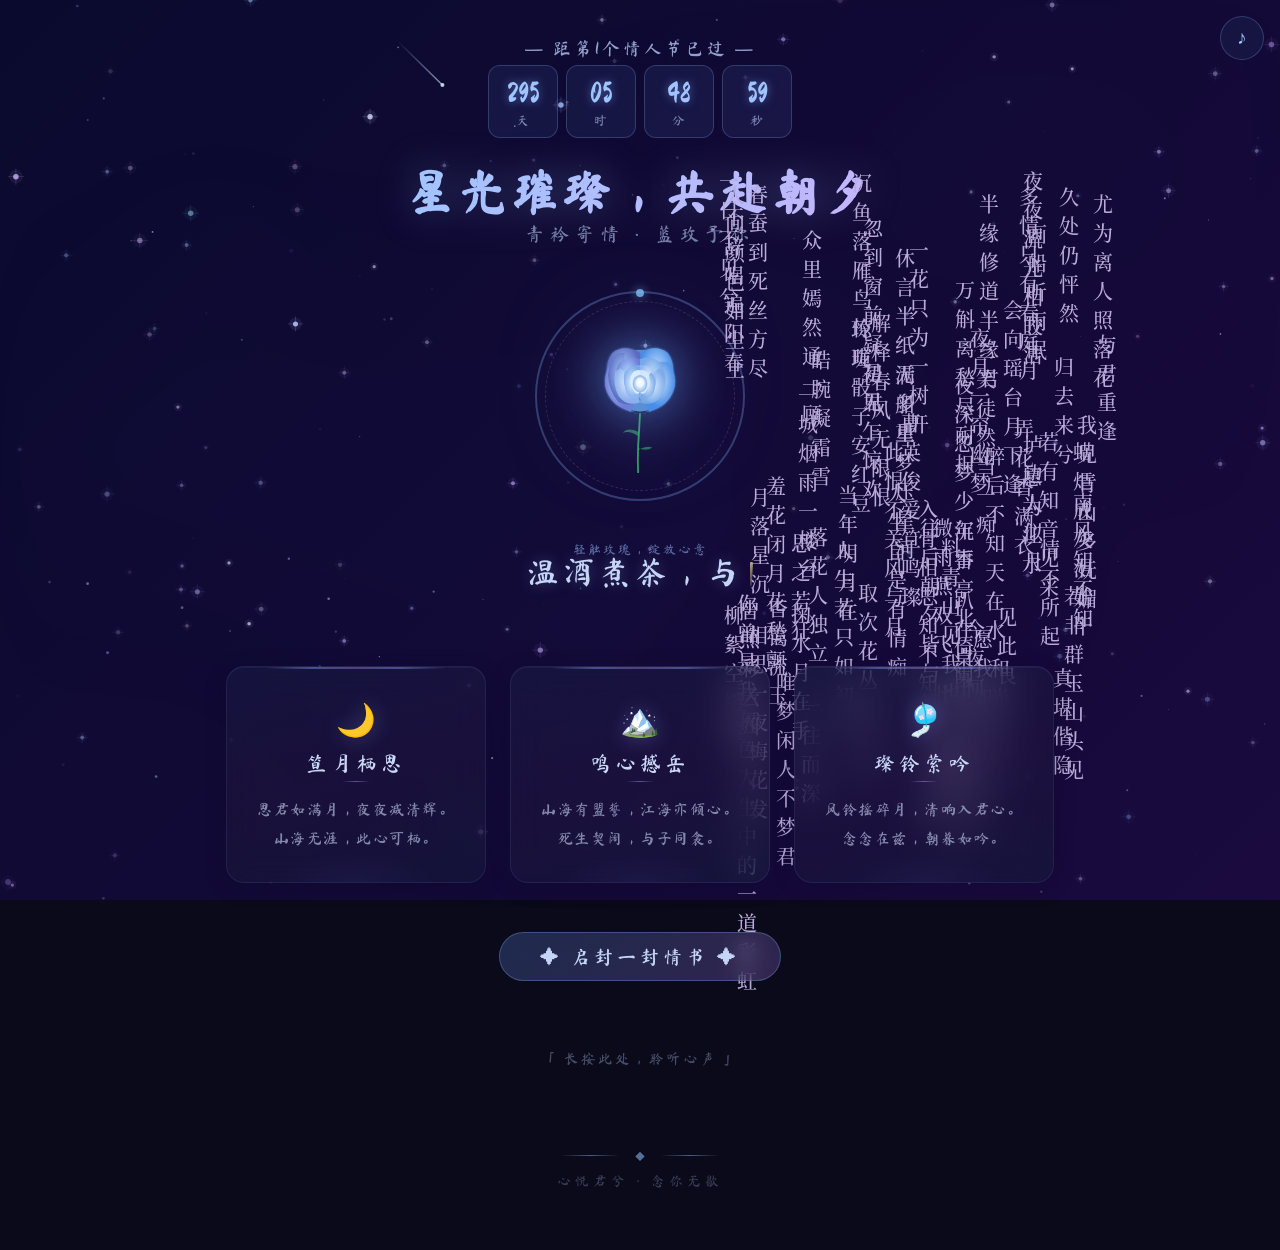
==== commit d5095cd1: "Add files via upload" ====
--- a/index.html
+++ b/index.html
@@ -1,4 +1,13 @@
 <!DOCTYPE html>
+<!--
+  情人节纪念页面
+  致笪鸣璨：所有温柔与浪漫，皆为你而来.
+  作者: 圆弧派arcpi.cn
+  Tips:
+  1.右上角音乐按钮可以长按打开播放器
+  2.蓝色玫瑰花也可以长按自动弹奏《致爱丽丝》
+  3.长按底部区域会播放我的录音
+-->
 <html lang="zh-CN">
 <head>
     <meta charset="UTF-8">
@@ -7,1649 +16,7 @@
     <!-- 引入中式书法字体 Ma Shan Zheng -->
     <link href="https://fonts.googleapis.com/css2?family=Ma+Shan+Zheng&display=swap" rel="stylesheet">
     <link href="https://fonts.googleapis.com/css2?family=Noto+Serif+SC:wght@400;600&display=swap" rel="stylesheet">
-    <style>
-        /* ========== 全局重置与基础样式 ========== */
-        * {
-            margin: 0;
-            padding: 0;
-            box-sizing: border-box;
-        }
-
-        body {
-            font-family: 'Ma Shan Zheng', cursive, serif;
-            overflow-x: hidden;
-            min-height: 100vh;
-            color: #e0d8f0;
-            background: #0a0a1a;
-            cursor: default;
-            -webkit-tap-highlight-color: transparent;
-        }
-
-        /* ========== 星空渐变背景 ========== */
-        .starry-bg {
-            position: fixed;
-            top: 0; left: 0;
-            width: 100%; height: 100%;
-            background: linear-gradient(135deg, #0a0a2e 0%, #1a0a3e 25%, #0d1b3e 50%, #1a0a3e 75%, #0a0a2e 100%);
-            background-size: 400% 400%;
-            animation: bgFlow 20s ease infinite;
-            z-index: -3;
-        }
-
-        @keyframes bgFlow {
-            0% { background-position: 0% 50%; }
-            50% { background-position: 100% 50%; }
-            100% { background-position: 0% 50%; }
-        }
-
-        /* ========== 星星闪烁层 ========== */
-        .stars-canvas {
-            position: fixed;
-            top: 0; left: 0;
-            width: 100%; height: 100%;
-            z-index: -2;
-            pointer-events: none;
-        }
-
-        /* ========== 中式水墨暗纹叠加 ========== */
-        .ink-overlay {
-            position: fixed;
-            top: 0; left: 0;
-            width: 100%; height: 100%;
-            z-index: -1;
-            pointer-events: none;
-            opacity: 0.06;
-            background-image:
-                radial-gradient(ellipse at 20% 50%, rgba(100, 140, 200, 0.3) 0%, transparent 50%),
-                radial-gradient(ellipse at 80% 20%, rgba(140, 100, 200, 0.2) 0%, transparent 50%),
-                radial-gradient(ellipse at 50% 80%, rgba(80, 120, 180, 0.25) 0%, transparent 50%);
-            background-size: 100% 100%;
-            /* 水墨纹理用CSS模拟 */
-            filter: blur(30px);
-        }
-
-        /* 额外水墨笔触装饰 */
-        .ink-overlay::before {
-            content: '';
-            position: absolute;
-            top: 10%; left: 5%;
-            width: 300px; height: 300px;
-            background: radial-gradient(ellipse, rgba(100, 150, 220, 0.15) 0%, transparent 70%);
-            border-radius: 50% 40% 60% 30%;
-            filter: blur(40px);
-        }
-
-        .ink-overlay::after {
-            content: '';
-            position: absolute;
-            bottom: 15%; right: 10%;
-            width: 250px; height: 250px;
-            background: radial-gradient(ellipse, rgba(160, 120, 200, 0.12) 0%, transparent 70%);
-            border-radius: 30% 60% 40% 50%;
-            filter: blur(35px);
-        }
-
-        /* ========== 飘落花瓣容器 ========== */
-        .petals-container {
-            position: fixed;
-            top: 0; left: 0;
-            width: 100%; height: 100%;
-            pointer-events: none;
-            z-index: 1;
-            overflow: hidden;
-        }
-
-        .petal {
-            position: absolute;
-            top: -30px;
-            width: 12px;
-            height: 16px;
-            background: radial-gradient(ellipse at 30% 30%, rgba(150, 210, 255, 0.9), rgba(100, 170, 240, 0.5));
-            border-radius: 50% 0 50% 50%;
-            opacity: 0;
-            animation: petalFall linear infinite;
-            filter: blur(0.5px);
-            box-shadow: 0 0 6px rgba(130, 200, 255, 0.3);
-        }
-
-        @keyframes petalFall {
-            0% {
-                opacity: 0;
-                transform: translateY(0) translateX(0) rotate(0deg) scale(0.8);
-            }
-            10% {
-                opacity: 0.8;
-            }
-            90% {
-                opacity: 0.6;
-            }
-            100% {
-                opacity: 0;
-                transform: translateY(100vh) translateX(80px) rotate(360deg) scale(0.4);
-            }
-        }
-
-        /* ========== 鼠标跟随粒子容器 ========== */
-        .particle-container {
-            position: fixed;
-            top: 0; left: 0;
-            width: 100%; height: 100%;
-            pointer-events: none;
-            z-index: 999;
-        }
-
-        .particle {
-            position: absolute;
-            border-radius: 50%;
-            pointer-events: none;
-            animation: particleFade 1s ease-out forwards;
-        }
-
-        @keyframes particleFade {
-            0% {
-                opacity: 1;
-                transform: scale(1);
-            }
-            100% {
-                opacity: 0;
-                transform: scale(0) translateY(-20px);
-            }
-        }
-
-        /* ========== 主内容容器 ========== */
-        .main-content {
-            position: relative;
-            z-index: 10;
-            display: flex;
-            flex-direction: column;
-            align-items: center;
-            padding: 20px;
-            min-height: 100vh;
-        }
-
-        /* ========== 情人节倒计时 ========== */
-        .countdown-section {
-            margin-top: 20px;
-            text-align: center;
-            animation: fadeInDown 1.5s ease;
-        }
-
-        .countdown-label {
-            font-size: 1.1rem;
-            color: rgba(180, 200, 240, 0.8);
-            letter-spacing: 3px;
-            margin-bottom: 8px;
-        }
-
-        .countdown-timer {
-            display: flex;
-            gap: 8px;
-            justify-content: center;
-            flex-wrap: wrap;
-        }
-
-        .countdown-item {
-            background: rgba(100, 140, 220, 0.1);
-            border: 1px solid rgba(130, 170, 240, 0.25);
-            border-radius: 12px;
-            padding: 10px 14px;
-            min-width: 70px;
-            backdrop-filter: blur(10px);
-            -webkit-backdrop-filter: blur(10px);
-        }
-
-        .countdown-num {
-            font-size: 1.8rem;
-            color: #a0c4ff;
-            text-shadow: 0 0 10px rgba(130, 180, 255, 0.5);
-            display: block;
-            line-height: 1.2;
-        }
-
-        .countdown-unit {
-            font-size: 0.8rem;
-            color: rgba(180, 200, 240, 0.6);
-            letter-spacing: 2px;
-        }
-
-        @keyframes fadeInDown {
-            from { opacity: 0; transform: translateY(-30px); }
-            to { opacity: 1; transform: translateY(0); }
-        }
-
-        /* ========== 主标题 ========== */
-        .main-title {
-            margin-top: 30px;
-            text-align: center;
-            animation: fadeInDown 2s ease;
-        }
-
-        .main-title h1 {
-            font-size: clamp(1.8rem, 5vw, 3rem);
-            background: linear-gradient(135deg, #a0c4ff, #c4b5fd, #a0c4ff, #e0c3fc);
-            background-size: 300% 300%;
-            -webkit-background-clip: text;
-            -webkit-text-fill-color: transparent;
-            background-clip: text;
-            animation: titleShimmer 4s ease infinite;
-            text-shadow: none;
-            filter: drop-shadow(0 0 20px rgba(160, 196, 255, 0.3));
-            letter-spacing: 4px;
-        }
-
-        @keyframes titleShimmer {
-            0% { background-position: 0% 50%; }
-            50% { background-position: 100% 50%; }
-            100% { background-position: 0% 50%; }
-        }
-
-        .main-title .subtitle {
-            font-size: clamp(0.9rem, 2.5vw, 1.2rem);
-            color: rgba(180, 200, 240, 0.6);
-            margin-top: 8px;
-            letter-spacing: 6px;
-        }
-
-        /* ========== 3D旋转蓝色玫瑰区域 ========== */
-        .rose-section {
-            margin-top: 40px;
-            display: flex;
-            justify-content: center;
-            align-items: center;
-            perspective: 800px;
-            index:999;
-        }
-
-        .rose-wrapper {
-            position: relative;
-            width: 220px;
-            height: 220px;
-            display: flex;
-            justify-content: center;
-            align-items: center;
-            cursor: pointer;
-        }
-
-        /* 中式圆形描边 */
-        .rose-circle {
-            position: absolute;
-            width: 210px;
-            height: 210px;
-            border: 2px solid rgba(130, 180, 240, 0.3);
-            border-radius: 50%;
-            animation: circleRotate 10s linear infinite;
-        }
-
-        .rose-circle::before {
-            content: '';
-            position: absolute;
-            top: -4px; left: 50%;
-            width: 8px; height: 8px;
-            background: rgba(130, 200, 255, 0.8);
-            border-radius: 50%;
-            transform: translateX(-50%);
-            box-shadow: 0 0 10px rgba(130, 200, 255, 0.6);
-        }
-
-        .rose-circle-inner {
-            position: absolute;
-            width: 190px;
-            height: 190px;
-            border: 1px dashed rgba(180, 160, 220, 0.2);
-            border-radius: 50%;
-            animation: circleRotate 15s linear infinite reverse;
-        }
-
-        @keyframes circleRotate {
-            from { transform: rotate(0deg); }
-            to { transform: rotate(360deg); }
-        }
-
-        /* 3D玫瑰花 - SVG绘制 */
-        .rose-3d {
-            position: relative;
-            width: 140px;
-            height: 160px;
-            animation: roseFloat 4s ease-in-out infinite;
-            filter: drop-shadow(0 0 25px rgba(100, 170, 255, 0.6))
-                    drop-shadow(0 0 50px rgba(130, 140, 220, 0.3));
-        }
-
-        .rose-3d svg {
-            width: 100%;
-            height: 100%;
-        }
-
-        @keyframes roseFloat {
-            0%, 100% { transform: translateY(0) scale(1); }
-            50% { transform: translateY(-8px) scale(1.03); }
-        }
-
-        /* 点击玫瑰提示 */
-        .rose-hint {
-            position: absolute;
-            bottom: -50px;
-            font-size: 0.8rem;
-            color: rgba(160, 196, 255, 0.5);
-            letter-spacing: 2px;
-            animation: hintPulse 2s ease infinite;
-        }
-
-        @keyframes hintPulse {
-            0%, 100% { opacity: 0.5; }
-            50% { opacity: 1; }
-        }
-
-        /* ========== 爱心+花瓣爆破动画 ========== */
-        .burst-particle {
-            position: fixed;
-            pointer-events: none;
-            z-index: 1000;
-            animation: burstAnim 1.2s ease-out forwards;
-        }
-
-        .burst-heart {
-            font-size: 20px;
-            color: #7ec8ff;
-            text-shadow: 0 0 10px rgba(130, 200, 255, 0.6);
-        }
-
-        .burst-petal-piece {
-            width: 10px;
-            height: 14px;
-            background: linear-gradient(135deg, rgba(130, 200, 255, 0.9), rgba(160, 140, 220, 0.7));
-            border-radius: 50% 0 50% 50%;
-        }
-
-        @keyframes burstAnim {
-            0% {
-                opacity: 1;
-                transform: translate(0, 0) scale(1) rotate(0deg);
-            }
-            100% {
-                opacity: 0;
-                transform: translate(var(--tx), var(--ty)) scale(0.3) rotate(var(--rot));
-            }
-        }
-
-        /* ========== 打字机情话区域 ========== */
-        .typewriter-section {
-            margin-top: 50px;
-            text-align: center;
-            min-height: 60px;
-        }
-
-        .typewriter-text {
-            font-size: clamp(1.3rem, 3.5vw, 2rem);
-            color: #c4d5f7;
-            letter-spacing: 4px;
-            display: inline;
-            text-shadow: 0 0 15px rgba(150, 190, 255, 0.3);
-        }
-
-        /* 毛笔笔触光标 */
-        .typewriter-cursor {
-            display: inline-block;
-            width: 3px;
-            height: 1.5em;
-            background: linear-gradient(to bottom, rgba(200, 180, 140, 0.9), rgba(160, 140, 100, 0.3));
-            margin-left: 4px;
-            vertical-align: text-bottom;
-            border-radius: 1px 1px 3px 0;
-            animation: brushBlink 1s step-end infinite;
-            /* 毛笔笔触：顶部粗底部细 */
-            clip-path: polygon(0 0, 100% 0, 60% 100%, 0% 100%);
-        }
-
-        @keyframes brushBlink {
-            0%, 100% { opacity: 1; }
-            50% { opacity: 0; }
-        }
-
-        /* ========== 磨砂玻璃中式卡片 ========== */
-        .cards-section {
-            margin-top: 50px;
-            display: flex;
-            flex-wrap: wrap;
-            justify-content: center;
-            gap: 24px;
-            padding: 0 20px;
-            max-width: 900px;
-            width: 100%;
-        }
-
-        .glass-card {
-            background: linear-gradient(165deg, rgba(25, 30, 70, 0.5), rgba(35, 25, 65, 0.45), rgba(20, 28, 60, 0.5));
-            backdrop-filter: blur(18px);
-            -webkit-backdrop-filter: blur(18px);
-            border: 1px solid rgba(140, 140, 230, 0.12);
-            border-radius: 18px;
-            padding: 34px 26px 28px;
-            width: 260px;
-            text-align: center;
-            position: relative;
-            overflow: hidden;
-            transform: translateY(0);
-            box-shadow:
-                0 4px 20px rgba(10, 10, 40, 0.3),
-                inset 0 1px 0 rgba(180, 180, 255, 0.06);
-            transition: transform 0.6s cubic-bezier(0.25, 0.46, 0.45, 0.94),
-                        box-shadow 0.6s cubic-bezier(0.25, 0.46, 0.45, 0.94),
-                        border-color 0.6s ease;
-        }
-
-        /* 卡片顶部渐变装饰线 */
-        .glass-card::before {
-            content: '';
-            position: absolute;
-            top: 0;
-            left: 15%;
-            width: 70%;
-            height: 2px;
-            background: linear-gradient(90deg, transparent, rgba(140, 160, 255, 0.4), rgba(180, 140, 230, 0.35), rgba(140, 160, 255, 0.4), transparent);
-            border-radius: 0 0 2px 2px;
-        }
-
-        /* 卡片底部微光 */
-        .glass-card::after {
-            content: '';
-            position: absolute;
-            bottom: -30px;
-            left: 50%;
-            transform: translateX(-50%);
-            width: 60%;
-            height: 60px;
-            background: radial-gradient(ellipse, rgba(130, 120, 240, 0.06) 0%, transparent 70%);
-            pointer-events: none;
-        }
-
-        .glass-card:hover {
-            transform: translateY(-6px);
-            border-color: rgba(160, 140, 255, 0.35);
-            box-shadow:
-                0 0 15px rgba(140, 120, 255, 0.25),
-                0 0 40px rgba(120, 100, 240, 0.15),
-                0 0 80px rgba(100, 130, 255, 0.1),
-                inset 0 0 25px rgba(140, 120, 255, 0.06);
-            animation: cardGlow 3s ease-in-out infinite;
-        }
-
-        @keyframes cardGlow {
-            0% {
-                box-shadow:
-                    0 0 15px rgba(140, 120, 255, 0.25),
-                    0 0 40px rgba(120, 100, 240, 0.15),
-                    0 0 80px rgba(100, 130, 255, 0.1),
-                    inset 0 0 25px rgba(140, 120, 255, 0.06);
-                border-color: rgba(160, 140, 255, 0.35);
-            }
-            50% {
-                box-shadow:
-                    0 0 20px rgba(120, 140, 255, 0.3),
-                    0 0 50px rgba(150, 120, 240, 0.2),
-                    0 0 90px rgba(130, 110, 255, 0.12),
-                    inset 0 0 30px rgba(130, 140, 255, 0.08);
-                border-color: rgba(140, 160, 255, 0.4);
-            }
-            100% {
-                box-shadow:
-                    0 0 15px rgba(140, 120, 255, 0.25),
-                    0 0 40px rgba(120, 100, 240, 0.15),
-                    0 0 80px rgba(100, 130, 255, 0.1),
-                    inset 0 0 25px rgba(140, 120, 255, 0.06);
-                border-color: rgba(160, 140, 255, 0.35);
-            }
-        }
-
-        .card-icon {
-            font-size: 2rem;
-            margin-bottom: 14px;
-            display: block;
-            filter: drop-shadow(0 0 10px rgba(140, 150, 255, 0.35));
-        }
-
-        .card-title {
-            font-size: 1.3rem;
-            color: #c8d8f8;
-            margin-bottom: 14px;
-            letter-spacing: 4px;
-            position: relative;
-            display: inline-block;
-        }
-
-        /* 标题下方小装饰线 */
-        .card-title::after {
-            content: '';
-            display: block;
-            width: 28px;
-            height: 1px;
-            background: linear-gradient(90deg, transparent, rgba(160, 150, 240, 0.5), transparent);
-            margin: 8px auto 0;
-        }
-
-        .card-text {
-            font-size: 0.95rem;
-            color: rgba(190, 200, 235, 0.65);
-            line-height: 1.9;
-            letter-spacing: 1.5px;
-        }
-
-        /* ========== 惊喜按钮 ========== */
-        .surprise-btn {
-            margin-top: 50px;
-            padding: 14px 40px;
-            font-family: 'Ma Shan Zheng', cursive;
-            font-size: 1.2rem;
-            color: #c4d5f7;
-            background: linear-gradient(135deg, rgba(80, 120, 200, 0.3), rgba(140, 100, 200, 0.3));
-            border: 1px solid rgba(130, 180, 240, 0.3);
-            border-radius: 50px;
-            cursor: pointer;
-            letter-spacing: 4px;
-            transition: all 0.3s ease;
-            backdrop-filter: blur(10px);
-            -webkit-backdrop-filter: blur(10px);
-            position: relative;
-            overflow: hidden;
-        }
-
-        .surprise-btn::before {
-            content: '';
-            position: absolute;
-            top: 50%; left: 50%;
-            width: 0; height: 0;
-            background: rgba(130, 200, 255, 0.15);
-            border-radius: 50%;
-            transform: translate(-50%, -50%);
-            transition: all 0.5s ease;
-        }
-
-        .surprise-btn:hover {
-            border-color: rgba(130, 200, 255, 0.6);
-            box-shadow: 0 0 30px rgba(100, 170, 255, 0.2), inset 0 0 20px rgba(100, 170, 255, 0.05);
-            transform: scale(1.05);
-        }
-
-        .surprise-btn:hover::before {
-            width: 300px; height: 300px;
-        }
-
-        /* ========== 惊喜弹窗（情书样式） ========== */
-        .modal-overlay {
-            position: fixed;
-            top: 0; left: 0;
-            width: 100%; height: 100%;
-            background: rgba(5, 5, 20, 0.75);
-            backdrop-filter: blur(10px);
-            -webkit-backdrop-filter: blur(10px);
-            z-index: 2000;
-            display: none;
-            justify-content: center;
-            align-items: center;
-            opacity: 0;
-            transition: opacity 0.5s ease;
-        }
-
-        .modal-overlay.active {
-            display: flex;
-            opacity: 1;
-        }
-
-        .modal-box {
-            background: linear-gradient(160deg, rgba(18, 24, 55, 0.85), rgba(25, 18, 50, 0.9));
-            backdrop-filter: blur(24px);
-            -webkit-backdrop-filter: blur(24px);
-            border: 1px solid rgba(140, 130, 220, 0.25);
-            border-radius: 20px;
-            padding: 0;
-            max-width: 420px;
-            width: 90%;
-            text-align: center;
-            transform: scale(0.85) translateY(20px);
-            transition: transform 0.5s cubic-bezier(0.34, 1.56, 0.64, 1);
-            position: relative;
-            overflow: hidden;
-            box-shadow:
-                0 0 40px rgba(120, 100, 200, 0.15),
-                0 0 80px rgba(100, 120, 220, 0.08),
-                inset 0 1px 0 rgba(200, 190, 255, 0.1);
-        }
-
-        .modal-overlay.active .modal-box {
-            transform: scale(1) translateY(0);
-        }
-
-        /* 信封顶部装饰条 */
-        .modal-header-deco {
-            height: 3px;
-            background: linear-gradient(90deg, transparent, rgba(140, 160, 255, 0.5), rgba(180, 140, 220, 0.5), rgba(140, 160, 255, 0.5), transparent);
-            margin-bottom: 0;
-        }
-
-        /* 情书内容区 */
-        .modal-letter {
-            padding: 32px 28px 24px;
-            position: relative;
-            background-image: url(./iloveyou.png);
-            background-size: 50%;
-            background-repeat: no-repeat;
-            background-position: left 40px bottom 10px;
-        }
-
-        /* 左上角装饰花纹 */
-        .modal-letter::before {
-            content: '';
-            position: absolute;
-            top: 10px;
-            right: 14px;
-            font-size: 1.1rem;
-            opacity: 0.2;
-            color: #c4b5fd;
-            /* 新增：承载第二张图片 */
-            width: 30%;
-            height: 40%;
-            background-image: url(./2.png);
-            background-size: contain;
-            background-repeat: no-repeat;
-            background-position: right top;
-            pointer-events: none; /* 避免遮挡内容点击 */
-
-            /* 核心：透明度动画 */
-            animation: opacityChange 1s infinite alternate;
-        }
-
-        /* 右下角装饰花纹 */
-        .modal-letter::after {
-            content: '❀';
-            position: absolute;
-            bottom: 10px;
-            left: 14px;
-            font-size: 1.1rem;
-            opacity: 0.2;
-            color: #93c5fd;
-        }
-        /* 定义透明度动画 */
-        @keyframes opacityChange {
-        0% { opacity: 0.1; }
-        100% { opacity: 1; }
-        }
-        /* 称呼 - 左上角 */
-        .modal-addressee {
-            text-align: left;
-            font-size: 1.05rem;
-            color: rgba(190, 200, 240, 0.7);
-            letter-spacing: 2px;
-            margin-bottom: 20px;
-            padding-left: 4px;
-        }
-
-        .modal-icon {
-            font-size: 1.6rem;
-            display: inline-block;
-            margin-bottom: 16px;
-            animation: modalFloat 3s ease infinite;
-            filter: drop-shadow(0 0 8px rgba(140, 130, 255, 0.4));
-        }
-
-        @keyframes modalFloat {
-            0%, 100% { transform: translateY(0); }
-            50% { transform: translateY(-6px); }
-        }
-
-        .modal-text {
-            font-size: 1.3rem;
-            color: #d0d8f8;
-            line-height: 2.2;
-            letter-spacing: 3px;
-            margin-bottom: 24px;
-            padding: 0 8px;
-        }
-
-        /* 落款 - 右下角 */
-        .modal-signature {
-            text-align: right;
-            padding-right: 4px;
-            margin-bottom: 20px;
-        }
-
-        .modal-signature .sig-line {
-            display: block;
-            font-size: 0.95rem;
-            color: rgba(180, 190, 230, 0.6);
-            letter-spacing: 2px;
-            line-height: 1.8;
-        }
-
-        .modal-signature .sig-name {
-            font-size: 1.15rem;
-            color: rgba(200, 190, 240, 0.8);
-            letter-spacing: 3px;
-        }
-
-        /* 分隔线 */
-        .modal-divider {
-            width: 50px;
-            height: 1px;
-            background: linear-gradient(90deg, transparent, rgba(160, 150, 240, 0.4), transparent);
-            margin: 0 auto 20px;
-        }
-
-        .modal-close {
-            padding: 10px 32px;
-            font-family: 'Ma Shan Zheng', cursive;
-            font-size: 1rem;
-            color: rgba(190, 200, 240, 0.85);
-            background: rgba(120, 110, 200, 0.12);
-            border: 1px solid rgba(150, 140, 230, 0.2);
-            border-radius: 30px;
-            cursor: pointer;
-            letter-spacing: 3px;
-            transition: all 0.4s ease;
-            margin-bottom: 8px;
-            margin-top: 8px;
-        }
-
-        .modal-close:hover {
-            background: rgba(130, 120, 220, 0.25);
-            border-color: rgba(160, 150, 240, 0.45);
-            box-shadow: 0 0 20px rgba(140, 130, 240, 0.15);
-        }
-
-        /* 底部装饰条 */
-        .modal-footer-deco {
-            height: 2px;
-            background: linear-gradient(90deg, transparent, rgba(140, 160, 255, 0.3), rgba(180, 140, 220, 0.3), rgba(140, 160, 255, 0.3), transparent);
-        }
-
-        /* ========== 长按彩蛋区域 ========== */
-        .easter-egg-zone {
-            margin-top: 50px;
-            padding: 20px 30px;
-            text-align: center;
-            cursor: pointer;
-            user-select: none;
-            -webkit-user-select: none;
-            position: relative;
-        }
-
-        .easter-egg-hint {
-            font-size: 0.9rem;
-            color: rgba(160, 180, 220, 0.4);
-            letter-spacing: 3px;
-            transition: color 0.3s ease;
-        }
-
-        .easter-egg-hint:hover {
-            color: rgba(160, 180, 220, 0.6);
-        }
-
-        .easter-egg-content {
-            position: fixed;
-            top: 50%; left: 50%;
-            transform: translate(-50%, -50%) scale(0.8);
-            z-index: 3000;
-            opacity: 0;
-            pointer-events: none;
-            transition: opacity 0.6s ease, transform 0.6s cubic-bezier(0.34, 1.56, 0.64, 1);
-            will-change: opacity, transform;
-            /* 旋转炫光边框容器 */
-            padding: 2px;
-            border-radius: 22px;
-            background: rgba(15, 20, 50, 0.6);
-            max-width: 380px;
-            width: 85%;
-        }
-
-        .easter-egg-content.show {
-            opacity: 1;
-            transform: translate(-50%, -50%) scale(1);
-            pointer-events: auto;
-        }
-
-        /* 旋转炫光边框 */
-        .easter-egg-content::before {
-            content: '';
-            position: absolute;
-            top: -1px; left: -1px;
-            right: -1px; bottom: -1px;
-            border-radius: 22px;
-            background: conic-gradient(
-                from var(--egg-angle, 0deg),
-                transparent 0%,
-                rgba(140, 130, 255, 0.5) 10%,
-                rgba(100, 180, 255, 0.3) 20%,
-                transparent 30%,
-                transparent 50%,
-                rgba(180, 140, 240, 0.4) 60%,
-                rgba(120, 160, 255, 0.3) 70%,
-                transparent 80%
-            );
-            z-index: -1;
-            animation: eggBorderSpin 4s linear infinite;
-        }
-
-        @keyframes eggBorderSpin {
-            to { --egg-angle: 360deg; }
-        }
-
-        /* 注册自定义属性以支持动画 */
-        @property --egg-angle {
-            syntax: '<angle>';
-            initial-value: 0deg;
-            inherits: false;
-        }
-
-        /* 外层光晕（静态box-shadow + opacity呼吸，GPU友好） */
-        .easter-egg-content::after {
-            content: '';
-            position: absolute;
-            top: -6px; left: -6px;
-            right: -6px; bottom: -6px;
-            border-radius: 26px;
-            box-shadow:
-            /* 内阴影：向内收缩 2px，保留原有模糊/透明度 */
-            inset 0 0 20px 2px rgba(140, 130, 255, 0.15),
-            inset 0 0 50px 2px rgba(120, 140, 255, 0.08),
-            /* 如需保留原有外阴影，可保留这两行（可选） */
-            0 0 20px rgba(140, 130, 255, 0.15),
-            0 0 50px rgba(120, 140, 255, 0.08);
-            z-index: -2;
-            animation: eggGlowPulse 3s ease-in-out infinite alternate;
-            will-change: opacity;
-        }
-
-        @keyframes eggGlowPulse {
-            0% { opacity: 0.6; }
-            100% { opacity: 1; }
-        }
-
-        /* 内容区 */
-        .easter-egg-inner {
-            background: linear-gradient(160deg, rgba(15, 18, 48, 0.92), rgba(22, 16, 45, 0.95));
-            backdrop-filter: blur(24px);
-            -webkit-backdrop-filter: blur(24px);
-            border-radius: 20px;
-            padding: 36px 30px 30px;
-            text-align: center;
-            position: relative;
-            overflow: hidden;
-            -webkit-transform: translateZ(0);
-            transform: translateZ(0);
-        }
-
-        .egg-rose-bg {
-            position: absolute;
-            top: 0; left: 0;
-            width: 100%; height: 100%;
-            background-image: url(./蓝色玫瑰.png);
-            background-size: 62%;
-            background-repeat: no-repeat;
-            background-position: center;
-            pointer-events: none;
-            opacity: 0.1;
-            animation: eggBgFade 3s ease-in-out infinite alternate;
-            animation-play-state: paused;
-            will-change: opacity;
-        }
-
-        .easter-egg-content.show .egg-rose-bg {
-            animation-play-state: running;
-            animation-delay: 0.4s;
-        }
-
-        /* 内部微光效果（仅动画opacity，GPU加速流畅） */
-        .easter-egg-inner::before {
-            content: '';
-            position: absolute;
-            top: 0; left: 0;
-            width: 100%; height: 100%;
-            background:
-                radial-gradient(circle at 20% 30%, rgba(140, 130, 255, 0.1) 0%, transparent 50%),
-                radial-gradient(circle at 80% 70%, rgba(100, 170, 255, 0.08) 0%, transparent 50%),
-                radial-gradient(circle at 50% 10%, rgba(180, 140, 240, 0.06) 0%, transparent 40%);
-            pointer-events: none;
-            animation: innerShimmer 4s ease-in-out infinite alternate;
-            will-change: opacity;
-        }
-
-        @keyframes innerShimmer {
-            0% { opacity: 0.4; }
-            100% { opacity: 1; }
-        }
-
-        @keyframes eggBgFade {
-            0% { opacity: 0.1; }
-            100% { opacity: 1; }
-        }
-
-        /* ========== 玫瑰花瓣飘落特效 ========== */
-        .rose-rain {
-            position: fixed;
-            top: 0; left: 0;
-            width: 100%; height: 100%;
-            pointer-events: none;
-            z-index: 3001;
-            overflow: hidden;
-            opacity: 1;
-            transition: opacity 1.2s ease;
-        }
-
-        .rose-rain.fading {
-            opacity: 0;
-        }
-
-        .rose-petal {
-            position: absolute;
-            top: -60px;
-            background-size: contain;
-            background-repeat: no-repeat;
-            background-position: center;
-            animation:
-                petalFall var(--fall-dur) linear var(--fall-delay) infinite,
-                petalSway var(--sway-dur) ease-in-out var(--fall-delay) infinite alternate,
-                petalSpin var(--spin-dur) linear var(--fall-delay) infinite;
-            opacity: 0;
-            will-change: transform, opacity;
-        }
-
-        @keyframes petalFall {
-            0% {
-                top: -60px;
-                opacity: 0;
-            }
-            5% {
-                opacity: var(--petal-opacity);
-            }
-            85% {
-                opacity: var(--petal-opacity);
-            }
-            100% {
-                top: 110vh;
-                opacity: 0;
-            }
-        }
-
-        @keyframes petalSway {
-            0% {
-                transform: translateX(calc(var(--sway-range) * -1));
-            }
-            100% {
-                transform: translateX(var(--sway-range));
-            }
-        }
-
-        @keyframes petalSpin {
-            0% { rotate: 0deg; }
-            100% { rotate: var(--spin-dir); }
-        }
-
-        /* 古典角花装饰 - 左上 */
-        .egg-corner-tl, .egg-corner-tr, .egg-corner-bl, .egg-corner-br {
-            position: absolute;
-            width: 24px;
-            height: 24px;
-            opacity: 0.25;
-            color: #c4b5fd;
-            pointer-events: none;
-        }
-        .egg-corner-tl { top: 10px; left: 12px; }
-        .egg-corner-tr { top: 10px; right: 12px; transform: scaleX(-1); }
-        .egg-corner-bl { bottom: 10px; left: 12px; transform: scaleY(-1); }
-        .egg-corner-br { bottom: 10px; right: 12px; transform: scale(-1, -1); }
-
-        .egg-corner-tl::before, .egg-corner-tr::before,
-        .egg-corner-bl::before, .egg-corner-br::before {
-            content: '';
-            position: absolute;
-            top: 0; left: 0;
-            width: 18px; height: 1px;
-            background: linear-gradient(90deg, rgba(180, 170, 240, 0.6), transparent);
-        }
-        .egg-corner-tl::after, .egg-corner-tr::after,
-        .egg-corner-bl::after, .egg-corner-br::after {
-            content: '';
-            position: absolute;
-            top: 0; left: 0;
-            width: 1px; height: 18px;
-            background: linear-gradient(180deg, rgba(180, 170, 240, 0.6), transparent);
-        }
-
-        /* 顶部装饰图标 */
-        .egg-top-icon {
-            font-size: 1.4rem;
-            display: block;
-            margin-bottom: 16px;
-            filter: drop-shadow(0 0 12px rgba(140, 130, 255, 0.5));
-            animation: eggIconFloat 3s ease-in-out infinite;
-        }
-
-        @keyframes eggIconFloat {
-            0%, 100% { transform: translateY(0) scale(1); }
-            50% { transform: translateY(-4px) scale(1.05); }
-        }
-
-        .easter-egg-text {
-            font-size: 1.3rem;
-            color: #d0d8f8;
-            line-height: 2.4;
-            letter-spacing: 3px;
-            margin-bottom: 6px;
-            position: relative;
-        }
-
-        /* 文字上下装饰线 */
-        .egg-text-line {
-            display: block;
-            width: 40px;
-            height: 1px;
-            background: linear-gradient(90deg, transparent, rgba(160, 150, 240, 0.45), transparent);
-            margin: 12px auto;
-        }
-
-        .easter-egg-deco {
-            margin-top: 8px;
-            font-size: 0.85rem;
-            color: rgba(180, 170, 230, 0.4);
-            letter-spacing: 4px;
-        }
-
-        /* ========== 音乐控制按钮 ========== */
-        .music-btn {
-            position: fixed;
-            top: 16px;
-            right: 16px;
-            width: 44px;
-            height: 44px;
-            border-radius: 50%;
-            background: rgba(30, 40, 80, 0.4);
-            backdrop-filter: blur(10px);
-            -webkit-backdrop-filter: blur(10px);
-            border: 1px solid rgba(130, 180, 240, 0.25);
-            color: #a0c4ff;
-            font-size: 1.2rem;
-            cursor: pointer;
-            z-index: 5000;
-            display: flex;
-            justify-content: center;
-            align-items: center;
-            transition: all 0.3s ease;
-        }
-
-        .music-btn:hover {
-            background: rgba(50, 60, 100, 0.5);
-            border-color: rgba(130, 200, 255, 0.5);
-            box-shadow: 0 0 15px rgba(100, 170, 255, 0.2);
-        }
-
-        .music-icon {
-            animation: musicSpin 2s linear infinite;
-            animation-play-state: paused;
-        }
-
-        .music-btn.playing .music-icon {
-            animation-play-state: running;
-        }
-
-        @keyframes musicSpin {
-            from { transform: rotate(0deg); }
-            to { transform: rotate(360deg); }
-        }
-
-        /* ========== 底部装饰 ========== */
-        .footer-deco {
-            margin-top: 60px;
-            margin-bottom: 40px;
-            text-align: center;
-            opacity: 0.4;
-        }
-
-        .footer-deco .line {
-            display: inline-block;
-            width: 60px;
-            height: 1px;
-            background: linear-gradient(to right, transparent, rgba(130, 180, 240, 0.5), transparent);
-            vertical-align: middle;
-            margin: 0 12px;
-        }
-
-        .footer-deco .dot {
-            font-size: 0.6rem;
-            color: rgba(130, 180, 240, 0.6);
-        }
-
-        .footer-text {
-            margin-top: 10px;
-            font-size: 0.85rem;
-            color: rgba(160, 180, 220, 0.3);
-            letter-spacing: 4px;
-        }
-
-        /* ========== 响应式适配 ========== */
-        @media (max-width: 768px) {
-            .cards-section {
-                flex-direction: column;
-                align-items: center;
-            }
-
-            .glass-card {
-                width: 90%;
-                max-width: 320px;
-            }
-
-            .countdown-item {
-                min-width: 60px;
-                padding: 8px 10px;
-            }
-
-            .countdown-num {
-                font-size: 1.5rem;
-            }
-
-            .rose-wrapper {
-                width: 180px;
-                height: 180px;
-            }
-
-            .rose-circle {
-                width: 170px;
-                height: 170px;
-            }
-
-            .rose-circle-inner {
-                width: 155px;
-                height: 155px;
-            }
-
-            .rose-3d {
-                width: 100px;
-                height: 100px;
-            }
-        }
-
-        @media (max-width: 480px) {
-            .main-content {
-                padding: 10px;
-            }
-
-            .countdown-item {
-                min-width: 55px;
-                padding: 6px 8px;
-            }
-
-            .surprise-btn {
-                padding: 12px 30px;
-                font-size: 1.1rem;
-            }
-        }
-
-        /* ========== 加载动画 ========== */
-        .page-loader {
-            position: fixed;
-            top: 0; left: 0;
-            width: 100%; height: 100%;
-            background: #0a0a1a;
-            z-index: 9999;
-            display: flex;
-            justify-content: center;
-            align-items: center;
-            transition: opacity 0.8s ease;
-        }
-
-        .page-loader.hidden {
-            opacity: 0;
-            pointer-events: none;
-        }
-
-        .loader-text {
-            font-size: 1.5rem;
-            color: #a0c4ff;
-            letter-spacing: 6px;
-            animation: loaderPulse 1.5s ease infinite;
-        }
-
-        @keyframes loaderPulse {
-            0%, 100% { opacity: 0.4; }
-            50% { opacity: 1; }
-        }
-        /* ========== 圆形音乐播放器 ========== */
-        .music-player-overlay {
-            position: fixed;
-            top: 0; left: 0;
-            width: 100%; height: 100%;
-            z-index: 6000;
-            display: flex;
-            justify-content: center;
-            align-items: center;
-            opacity: 0;
-            pointer-events: none;
-            transition: opacity 0.45s ease;
-            background: rgba(0, 0, 0, 0.35);
-            -webkit-transform: translateZ(0);
-            transform: translateZ(0);
-            will-change: opacity;
-        }
-
-        .music-player-overlay.active {
-            opacity: 1;
-            pointer-events: auto;
-        }
-
-        .music-player-card {
-            width: 320px;
-            height: 320px;
-            border-radius: 50%;
-            background: #0a0d1e;
-            border: 1px solid rgba(130, 180, 255, 0.15);
-            box-shadow:
-                0 0 50px rgba(100, 140, 255, 0.12),
-                0 0 100px rgba(80, 100, 200, 0.06),
-                inset 0 1px 0 rgba(200, 200, 255, 0.06);
-            position: relative;
-            display: flex;
-            flex-direction: column;
-            align-items: center;
-            justify-content: center;
-            overflow: hidden;
-            transform: scale(0.7) translateZ(0);
-            transition: transform 0.5s cubic-bezier(0.34, 1.56, 0.64, 1);
-            will-change: transform;
-        }
-
-        .music-player-overlay.active .music-player-card {
-            transform: scale(1) translateZ(0);
-        }
-
-        /* CD纹理贴图（垫底，占满整个圆） */
-        .mp-cd-texture {
-            position: absolute;
-            top: 0; left: 0;
-            width: 100%; height: 100%;
-            border-radius: 50%;
-            object-fit: cover;
-            z-index: 0;
-            pointer-events: none;
-            opacity: 0.15;
-        }
-
-        @keyframes mpCdSpin {
-            to { transform: rotate(360deg); }
-        }
-
-        /* 专辑封面图（居中，占卡片38%） */
-        .mp-cover-img {
-            position: absolute;
-            width: 38%; height: 38%;
-            top: 31%; left: 31%;
-            box-sizing: border-box;
-            border-radius: 50%;
-            object-fit: cover;
-            z-index: 1;
-            border: 2px solid rgba(180, 200, 255, 0.2);
-            box-shadow:
-                0 0 12px rgba(0, 0, 0, 0.6),
-                0 0 30px rgba(100, 140, 255, 0.08);
-            pointer-events: none;
-            animation: mpCdSpin 15s linear infinite;
-            animation-play-state: paused;
-        }
-
-        .music-player-card.playing .mp-cover-img {
-            animation-play-state: running;
-        }
-
-        /* 炫光边框 */
-        .music-player-card::before {
-            content: '';
-            position: absolute;
-            top: -3px; left: -3px;
-            right: -3px; bottom: -3px;
-            border-radius: 50%;
-            background: conic-gradient(
-                from 0deg,
-                transparent 0%,
-                rgba(100, 160, 255, 0.5) 8%,
-                transparent 18%,
-                transparent 45%,
-                rgba(160, 120, 255, 0.4) 55%,
-                transparent 65%,
-                transparent 85%,
-                rgba(100, 200, 255, 0.25) 92%,
-                transparent 100%
-            );
-            z-index: -1;
-            animation: mpBorderSpin 15s linear infinite;
-            animation-play-state: paused;
-        }
-
-        .music-player-card::after {
-            content: '';
-            position: absolute;
-            top: 0; left: 0;
-            width: 100%; height: 100%;
-            border-radius: 50%;
-            box-shadow:
-                inset 0 0 50px rgba(0, 0, 0, 0.3),
-                inset 0 0 20px rgba(100, 140, 255, 0.05);
-            z-index: 3;
-            pointer-events: none;
-        }
-
-        .music-player-card.playing::before {
-            animation-play-state: running;
-        }
-
-        @keyframes mpBorderSpin {
-            to { transform: rotate(360deg); }
-        }
-
-        /* 歌曲信息 */
-        .mp-song-name {
-            font-size: 1rem;
-            font-weight: 600;
-            color: #d0d8ff;
-            letter-spacing: 2px;
-            margin-top: 28px;
-            text-align: center;
-            max-width: 200px;
-            z-index: 4;
-            position: relative;
-            text-shadow: 0 1px 8px rgba(0,0,0,0.5);
-            white-space: nowrap;
-            overflow: hidden;
-            text-overflow: ellipsis;
-        }
-
-        .mp-artist {
-            font-size: 0.75rem;
-            color: rgba(160, 180, 220, 0.7);
-            margin-top: 2px;
-            letter-spacing: 1px;
-            z-index: 4;
-            position: relative;
-            text-shadow: 0 1px 6px rgba(0,0,0,0.4);
-        }
-
-        /* 中心区域（歌词+播放键叠加） */
-        .mp-center-area {
-            position: relative;
-            width: 240px;
-            height: 120px;
-            display: flex;
-            align-items: center;
-            justify-content: center;
-            margin-top: 6px;
-            z-index: 4;
-        }
-
-        /* 歌词滚动区 */
-        .mp-lyrics-box {
-            width: 100%;
-            height: 100%;
-            overflow: hidden;
-            position: relative;
-            mask-image: linear-gradient(transparent, #000 15%, #000 85%, transparent);
-            -webkit-mask-image: linear-gradient(transparent, #000 15%, #000 85%, transparent);
-        }
-
-        .mp-lyrics-inner {
-            transition: transform 0.5s ease;
-        }
-
-        .mp-lyric-line {
-            text-align: center;
-            font-size: 0.72rem;
-            color: rgba(160, 180, 220, 0.45);
-            line-height: 1.8;
-            transition: color 0.4s ease, transform 0.4s ease;
-            white-space: nowrap;
-            overflow: hidden;
-            text-overflow: ellipsis;
-            padding: 0 5px;
-            text-shadow: 0 1px 4px rgba(0, 0, 0, 0.7), 0 0 8px rgba(0, 0, 0, 0.4);
-        }
-
-        .mp-lyric-line.active {
-            color: #a0c4ff;
-            transform: scale(1.08);
-            text-shadow: 0 1px 6px rgba(0, 0, 0, 0.8), 0 0 12px rgba(80, 120, 255, 0.3);
-        }
-
-        /* 播放/暂停按钮（居中叠加在歌词上） */
-        .mp-play-btn {
-            position: absolute;
-            top: 50%;
-            left: 50%;
-            transform: translate(-50%, -50%);
-            width: 44px;
-            height: 44px;
-            border-radius: 50%;
-            background: rgba(15, 18, 48, 0.7);
-            border: 1px solid rgba(130, 180, 255, 0.35);
-            color: #a0c4ff;
-            font-size: 1.2rem;
-            cursor: pointer;
-            display: flex;
-            align-items: center;
-            justify-content: center;
-            z-index: 5;
-            opacity: 1;
-            transition: opacity 0.8s ease, background 0.25s ease, transform 0.25s ease;
-        }
-
-        .mp-play-btn:hover {
-            background: rgba(100, 140, 255, 0.35);
-            border-color: rgba(130, 180, 255, 0.6);
-        }
-
-        .mp-play-btn.hidden {
-            opacity: 0;
-            pointer-events: none;
-        }
-
-        .mp-center-area:hover .mp-play-btn.hidden {
-            opacity: 0.85;
-            pointer-events: auto;
-        }
-
-        /* 进度条 */
-        .mp-progress-wrap {
-            width: 200px;
-            margin-top: 8px;
-            display: flex;
-            align-items: center;
-            gap: 6px;
-            z-index: 4;
-            position: relative;
-        }
-
-        .mp-time {
-            font-size: 0.6rem;
-            color: rgba(160, 180, 220, 0.5);
-            min-width: 30px;
-            text-align: center;
-        }
-
-        .mp-progress-bar {
-            flex: 1;
-            height: 3px;
-            background: rgba(100, 140, 255, 0.15);
-            border-radius: 2px;
-            position: relative;
-            cursor: pointer;
-        }
-
-        .mp-progress-fill {
-            height: 100%;
-            background: linear-gradient(90deg, rgba(100, 160, 255, 0.6), rgba(160, 120, 255, 0.6));
-            border-radius: 2px;
-            width: 0%;
-            position: relative;
-        }
-
-        .mp-progress-fill::after {
-            content: '';
-            position: absolute;
-            right: -4px;
-            top: -3px;
-            width: 9px;
-            height: 9px;
-            border-radius: 50%;
-            background: #a0c4ff;
-            box-shadow: 0 0 6px rgba(100, 160, 255, 0.5);
-            opacity: 0;
-            transition: opacity 0.2s;
-        }
-
-        .mp-progress-bar:hover .mp-progress-fill::after {
-            opacity: 1;
-        }
-
-        /* 音量 + 歌词开关 */
-        .mp-bottom-row {
-            display: flex;
-            align-items: center;
-            gap: 10px;
-            margin-top: 6px;
-            margin-bottom: 20px;
-            z-index: 4;
-            position: relative;
-        }
-
-        .mp-vol-wrap {
-            display: flex;
-            align-items: center;
-            gap: 4px;
-        }
-
-        .mp-vol-icon {
-            font-size: 0.75rem;
-            color: rgba(160, 180, 220, 0.6);
-            cursor: pointer;
-        }
-
-        .mp-vol-bar {
-            width: 50px;
-            height: 3px;
-            background: rgba(100, 140, 255, 0.15);
-            border-radius: 2px;
-            cursor: pointer;
-            position: relative;
-        }
-
-        .mp-vol-fill {
-            height: 100%;
-            background: rgba(100, 160, 255, 0.5);
-            border-radius: 2px;
-            width: 30%;
-        }
-
-        .mp-lrc-toggle {
-            font-size: 0.65rem;
-            color: rgba(160, 180, 220, 0.5);
-            background: rgba(100, 140, 255, 0.1);
-            border: 1px solid rgba(130, 180, 255, 0.15);
-            border-radius: 10px;
-            padding: 2px 8px;
-            cursor: pointer;
-            transition: all 0.2s;
-        }
-
-        .mp-lrc-toggle.on {
-            color: #a0c4ff;
-            background: rgba(100, 140, 255, 0.25);
-            border-color: rgba(130, 180, 255, 0.4);
-        }
-
-        /* 左右切歌箭头 */
-        .mp-arrow {
-            position: absolute;
-            top: 50%;
-            transform: translateY(-50%);
-            width: 36px;
-            height: 36px;
-            border-radius: 50%;
-            background: rgba(20, 30, 60, 0.7);
-            border: 1px solid rgba(130, 180, 255, 0.2);
-            color: #a0c4ff;
-            font-size: 1.1rem;
-            cursor: pointer;
-            display: flex;
-            align-items: center;
-            justify-content: center;
-            transition: all 0.25s ease;
-            z-index: 10;
-        }
-
-        .mp-arrow:hover {
-            background: rgba(40, 60, 120, 0.8);
-            border-color: rgba(130, 180, 255, 0.5);
-            box-shadow: 0 0 12px rgba(100, 160, 255, 0.2);
-        }
-
-        .mp-arrow-left {
-            left: -50px;
-        }
-
-        .mp-arrow-right {
-            right: -50px;
-        }
-
-        /* 全局底部歌词 */
-        .global-lyrics-bar {
-            position: fixed;
-            bottom: 0;
-            left: 0;
-            width: 100%;
-            z-index: 5500;
-            text-align: center;
-            padding: 10px 20px;
-            pointer-events: none;
-            opacity: 0;
-            transform: translateY(10px);
-            transition: opacity 0.6s ease, transform 0.6s ease;
-        }
-
-        .global-lyrics-bar.visible {
-            opacity: 1;
-            transform: translateY(0);
-        }
-
-        .global-lyric-text {
-            display: inline-block;
-            font-size: 0.9rem;
-            color: rgba(180, 200, 255, 0.85);
-            text-shadow:
-                0 0 20px rgba(100, 140, 255, 0.4),
-                0 0 40px rgba(80, 100, 200, 0.2);
-            letter-spacing: 3px;
-            font-family: 'Noto Serif SC', serif;
-            background: linear-gradient(90deg, rgba(100, 160, 255, 0.08), rgba(160, 120, 255, 0.08));
-            padding: 6px 24px;
-            border-radius: 20px;
-            backdrop-filter: blur(8px);
-            -webkit-backdrop-filter: blur(8px);
-            border: 1px solid rgba(130, 180, 255, 0.1);
-        }
-
-        /* 响应式 */
-        @media (max-width: 600px) {
-            .music-player-card {
-                width: 280px;
-                height: 280px;
-            }
-            .mp-center-area {
-                width: 200px;
-                height: 100px;
-            }
-            .mp-progress-wrap {
-                width: 170px;
-            }
-            .mp-arrow-left { left: -42px; }
-            .mp-arrow-right { right: -42px; }
-            .mp-song-name { margin-top: 22px; font-size: 0.9rem; }
-        }
-
-    </style>
+    <link href="./css/cyjlovedmc.min.css" rel="stylesheet">
 </head>
 <body>
 
@@ -1682,6 +49,7 @@
     <div class="music-player-overlay" id="mpOverlay">
         <div style="position:relative;display:inline-flex;align-items:center;justify-content:center;">
             <button class="mp-arrow mp-arrow-left" id="mpPrev">‹</button>
+            <div class="mp-wave-ring" id="mpWaveRing"></div>
             <div class="music-player-card" id="mpCard">
                 <img class="mp-cd-texture" src="./CD纹理贴图.png" alt="cd">
                 <img class="mp-cover-img" id="mpCoverImg" src="./pic/1.jpg" alt="cover">
@@ -1723,22 +91,22 @@
     <div class="main-content">
 
         <!-- 情人节倒计时 -->
-        <section class="countdown-section">
+        <section class="countdown-section" data-anim="fade-down">
             <div class="countdown-label">— 距离情人节 —</div>
             <div class="countdown-timer" id="countdownTimer">
-                <div class="countdown-item">
+                <div class="countdown-item" data-anim="fade-up" data-anim-delay="1">
                     <span class="countdown-num" id="cdDays">0</span>
                     <span class="countdown-unit">天</span>
                 </div>
-                <div class="countdown-item">
+                <div class="countdown-item" data-anim="fade-up" data-anim-delay="2">
                     <span class="countdown-num" id="cdHours">0</span>
                     <span class="countdown-unit">时</span>
                 </div>
-                <div class="countdown-item">
+                <div class="countdown-item" data-anim="fade-up" data-anim-delay="3">
                     <span class="countdown-num" id="cdMins">0</span>
                     <span class="countdown-unit">分</span>
                 </div>
-                <div class="countdown-item">
+                <div class="countdown-item" data-anim="fade-up" data-anim-delay="4">
                     <span class="countdown-num" id="cdSecs">0</span>
                     <span class="countdown-unit">秒</span>
                 </div>
@@ -1746,13 +114,13 @@
         </section>
 
         <!-- 主标题 - 可修改文案 -->
-        <section class="main-title">
+        <section class="main-title" data-anim="fade-up" data-anim-delay="1">
             <h1>星光璀璨，共赴朝夕</h1>
             <div class="subtitle">青衿寄情 · 蓝玫予你</div>
         </section>
 
         <!-- 3D旋转蓝色玫瑰 -->
-        <section class="rose-section">
+        <section class="rose-section" data-anim="scale-in">
             <div class="rose-wrapper" id="roseWrapper">
                 <div class="rose-circle"></div>
                 <div class="rose-circle-inner"></div>
@@ -1816,29 +184,28 @@
         </section>
 
         <!-- 诗句环绕 -->
-        <link rel="stylesheet" href="wordsky.css">
+
         <div class="container"></div>
-        <script src="wordsky.js"></script>
 
         <!-- 打字机情话 -->
-        <section class="typewriter-section">
+        <section class="typewriter-section" data-anim="fade-up">
             <span class="typewriter-text" id="typewriterText"></span>
             <span class="typewriter-cursor"></span>
         </section>
 
         <!-- 磨砂玻璃中式卡片 - 可修改文案 -->
         <section class="cards-section">
-            <div class="glass-card">
+            <div class="glass-card" data-anim="fade-up" data-anim-delay="1">
                 <span class="card-icon">🌙</span>
                 <div class="card-title">笪月栖思</div>
                 <div class="card-text">思君如满月，夜夜减清辉。<br>山海无涯，此心可栖。</div>
             </div>
-            <div class="glass-card">
+            <div class="glass-card" data-anim="fade-up" data-anim-delay="3">
                 <span class="card-icon">🏔️</span>
                 <div class="card-title">鸣心撼岳</div>
                 <div class="card-text">山海有盟誓，江海亦倾心。<br>死生契阔，与子同衾。</div>
             </div>
-            <div class="glass-card">
+            <div class="glass-card" data-anim="fade-up" data-anim-delay="5">
                 <span class="card-icon">🎐</span>
                 <div class="card-title">璨铃萦吟</div>
                 <div class="card-text">风铃摇碎月，清响入君心。<br>念念在兹，朝暮如吟。</div>
@@ -1846,17 +213,17 @@
         </section>
 
         <!-- 惊喜按钮 -->
-        <button class="surprise-btn" id="surpriseBtn">
+        <button class="surprise-btn" id="surpriseBtn" data-anim="scale-in">
             ✦ 启封一封情书 ✦
         </button>
 
         <!-- 长按彩蛋区域 -->
-        <div class="easter-egg-zone" id="easterEggZone">
+        <div class="easter-egg-zone" id="easterEggZone" data-anim="fade-up">
             <div class="easter-egg-hint">「 长按此处，聆听心声 」</div>
         </div>
 
         <!-- 底部装饰 -->
-        <div class="footer-deco">
+        <div class="footer-deco" data-anim="fade-in">
             <span class="line"></span>
             <span class="dot">◆</span>
             <span class="line"></span>
@@ -1869,15 +236,15 @@
         <div class="modal-box">
             <div class="modal-header-deco"></div>
             <div class="modal-letter">
-                <!-- 称呼 - 左上角，可修改 -->
+                <!-- 称呼 -->
                 <div class="modal-addressee">致心上人 · 笪鸣璨</div>
                 <span class="modal-icon">💌</span>
-                <!-- 弹窗情话 - 可修改文案 -->
+                <!-- 弹窗内容 -->
                 <div class="modal-text" id="modalText">
                     浮世三千，<br>吾爱有三：<br>日、月与卿。<br>日为朝，月为暮，<br>卿为朝朝暮暮。
                 </div>
                 <div class="modal-divider"></div>
-                <!-- 落款 - 右下角，可修改 -->
+                <!-- 落款 -->
                 <div class="modal-signature">
                     <span class="sig-line">落笔为念</span>
                     <span class="sig-line sig-name">曹英俊</span>
@@ -1917,1285 +284,8 @@
         </div>
     </div>
 
-    <script>
-        /* ========================================
-         *  全局变量与配置 - 可在此修改文案
-         * ======================================== */
-
-        // 打字机情话列表 - 可修改/增加
-        const typewriterPhrases = [
-            "温酒煮茶，与你岁岁",
-            "心悦于你，无问西东",
-            "初见亦乍欢，久处亦怦然",
-            "南方有嘉木，北方有相思",
-            "日月星辰，不及你",
-            "不早不晚，刚好是你",
-            "好好生活，慢慢爱你",
-            "情不知所起，一往而深",
-            "故事很长，一生很短"
-        ];
-
-        // 惊喜弹窗情话列表 - 随机显示一句
-        const surpriseTexts = [
-            "浮世三千，<br>吾爱有三：<br>日、月与卿。<br>日为朝，月为暮，<br>卿为朝朝暮暮。",
-            "与你共度的每一秒，<br>都是时光赠予我的，<br>最珍贵的礼物。",
-            "我喜欢你，是可以喜欢很久很久的那种喜欢。<br>是夏天过去了还有秋天，是新鲜感过去了还有热忱的那种喜欢。",
-            "遇见你的那一刻，<br>似宇宙大爆炸的奇点，<br>自此时间开始，<br>万物生辉。",
-            "愿将世间所有美好，<br>与你一同分享，<br>直到永远。",
-            "让时间证明，<br>我们的爱不是一时兴起，<br>而是陪伴到底。",
-            "是微风，是晚霞，<br>是心跳，是无可替代。",
-            "人生，缘始于“遇见”，<br>情长于“陪伴”，<br>陪伴是我能给你最好的礼物。",
-            "爱情不是寻找一个完美的人，<br>而是学会用完美的眼光看待不完美的人。",
-            "最美好的爱情，<br>不是玫瑰与惊喜，<br>而是你来了以后，<br>再也没走。"
-        ];
-
-        // 情人节目标日期 - 2026年2月14日
-        const valentineDate = new Date('2026-02-14T00:00:00');
-
-        /* ========================================
-         *  页面加载完成
-         * ======================================== */
-        window.addEventListener('load', () => {
-            setTimeout(() => {
-                document.getElementById('pageLoader').classList.add('hidden');
-            }, 1200);
-
-            initStars();
-            initPetals();
-            initTypewriter();
-            initCountdown();
-            initParticles();
-            initSurprise();
-            initEasterEgg();
-            initRoseClick();
-            initMusic();
-            initCardSounds();
-        });
-
-        /* ========================================
-         *  星星闪烁效果
-         * ======================================== */
-        function initStars() {
-            const canvas = document.getElementById('starsCanvas');
-            const ctx = canvas.getContext('2d');
-            let stars = [];
-            let shootingStars = [];
-            const STAR_COUNT = 250;
-
-            function resize() {
-                canvas.width = window.innerWidth;
-                canvas.height = window.innerHeight;
-                // 重新分布星星位置
-                stars.forEach(s => {
-                    s.x = Math.random() * canvas.width;
-                    s.y = Math.random() * canvas.height;
-                });
-            }
-            resize();
-            window.addEventListener('resize', resize);
-
-            // 创建星星 - 不同类型有不同闪烁行为
-            for (let i = 0; i < STAR_COUNT; i++) {
-                const r = Math.random();
-                stars.push({
-                    x: Math.random() * canvas.width,
-                    y: Math.random() * canvas.height,
-                    baseSize: Math.random() * 2.2 + 0.4,
-                    maxOpacity: 0.3 + Math.random() * 0.7,
-                    // 闪烁速度：快中慢三档，让星空有层次感
-                    twinkleSpeed: r < 0.3 ? (1.5 + Math.random() * 2) : r < 0.7 ? (3 + Math.random() * 3) : (5 + Math.random() * 4),
-                    phase: Math.random() * Math.PI * 2,
-                    // 随机闪烁偏移，让每颗星独立
-                    flickerTimer: Math.random() * 1000,
-                    // 是否会突然闪亮
-                    canFlash: Math.random() < 0.15,
-                    flashTime: 0,
-                    // 颜色
-                    r: Math.random() > 0.5 ? (150 + Math.random()*60) : (180 + Math.random()*40),
-                    g: Math.random() > 0.5 ? (190 + Math.random()*50) : (160 + Math.random()*40),
-                    b: Math.random() > 0.5 ? 255 : (220 + Math.random()*35)
-                });
-            }
-
-            // 偶尔产生流星
-            function spawnShootingStar() {
-                shootingStars.push({
-                    x: Math.random() * canvas.width * 0.8,
-                    y: Math.random() * canvas.height * 0.3,
-                    len: 60 + Math.random() * 80,
-                    speed: 4 + Math.random() * 4,
-                    angle: Math.PI / 4 + (Math.random() - 0.5) * 0.3,
-                    life: 1.0
-                });
-                // 下一颗流星间隔 4~10秒
-                setTimeout(spawnShootingStar, 4000 + Math.random() * 6000);
-            }
-            setTimeout(spawnShootingStar, 2000);
-
-            function animate() {
-                ctx.clearRect(0, 0, canvas.width, canvas.height);
-                const time = Date.now() * 0.001;
-
-                stars.forEach(star => {
-                    // 多层正弦叠加，产生自然闪烁
-                    const t1 = Math.sin(time * star.twinkleSpeed + star.phase);
-                    const t2 = Math.sin(time * star.twinkleSpeed * 0.7 + star.phase * 1.3);
-                    let twinkle = (t1 * 0.5 + t2 * 0.3 + 0.8) * 0.6;
-                    twinkle = Math.max(0.05, Math.min(1, twinkle));
-
-                    // 随机突然闪亮效果
-                    let flashBoost = 0;
-                    if (star.canFlash) {
-                        if (star.flashTime <= 0 && Math.random() < 0.002) {
-                            star.flashTime = 0.4 + Math.random() * 0.3;
-                        }
-                        if (star.flashTime > 0) {
-                            flashBoost = Math.sin(star.flashTime * Math.PI / 0.7) * 0.6;
-                            star.flashTime -= 0.016;
-                        }
-                    }
-
-                    const alpha = Math.min(1, star.maxOpacity * twinkle + flashBoost);
-                    const size = star.baseSize * (0.8 + twinkle * 0.4 + flashBoost * 0.5);
-
-                    // 画星星核心
-                    ctx.beginPath();
-                    ctx.arc(star.x, star.y, size, 0, Math.PI * 2);
-                    ctx.fillStyle = `rgba(${star.r}, ${star.g}, ${star.b}, ${alpha})`;
-                    ctx.fill();
-
-                    // 较大的星星画十字光芒
-                    if (size > 1.8 || flashBoost > 0.2) {
-                        const glowAlpha = alpha * 0.4;
-                        const glowLen = size * 3;
-                        ctx.strokeStyle = `rgba(${star.r}, ${star.g}, ${star.b}, ${glowAlpha})`;
-                        ctx.lineWidth = 0.5;
-                        ctx.beginPath();
-                        ctx.moveTo(star.x - glowLen, star.y);
-                        ctx.lineTo(star.x + glowLen, star.y);
-                        ctx.moveTo(star.x, star.y - glowLen);
-                        ctx.lineTo(star.x, star.y + glowLen);
-                        ctx.stroke();
-                    }
-
-                    // 光晕
-                    if (size > 1.5) {
-                        ctx.beginPath();
-                        ctx.arc(star.x, star.y, size * 2.5, 0, Math.PI * 2);
-                        ctx.fillStyle = `rgba(${star.r}, ${star.g}, ${star.b}, ${alpha * 0.1})`;
-                        ctx.fill();
-                    }
-                });
-
-                // 绘制流星
-                shootingStars.forEach((ss, idx) => {
-                    const dx = Math.cos(ss.angle) * ss.speed;
-                    const dy = Math.sin(ss.angle) * ss.speed;
-                    ss.x += dx;
-                    ss.y += dy;
-                    ss.life -= 0.012;
-
-                    if (ss.life > 0) {
-                        const tailX = ss.x - Math.cos(ss.angle) * ss.len;
-                        const tailY = ss.y - Math.sin(ss.angle) * ss.len;
-                        const grad = ctx.createLinearGradient(tailX, tailY, ss.x, ss.y);
-                        grad.addColorStop(0, `rgba(160, 200, 255, 0)`);
-                        grad.addColorStop(1, `rgba(200, 220, 255, ${ss.life * 0.8})`);
-                        ctx.beginPath();
-                        ctx.moveTo(tailX, tailY);
-                        ctx.lineTo(ss.x, ss.y);
-                        ctx.strokeStyle = grad;
-                        ctx.lineWidth = 1.5;
-                        ctx.stroke();
-                        // 流星头部亮点
-                        ctx.beginPath();
-                        ctx.arc(ss.x, ss.y, 2, 0, Math.PI * 2);
-                        ctx.fillStyle = `rgba(220, 240, 255, ${ss.life})`;
-                        ctx.fill();
-                    } else {
-                        shootingStars.splice(idx, 1);
-                    }
-                });
-
-                requestAnimationFrame(animate);
-            }
-            animate();
-        }
-
-        /* ========================================
-         *  飘落花瓣动画
-         * ======================================== */
-        function initPetals() {
-            const container = document.getElementById('petalsContainer');
-            const PETAL_COUNT = 15;
-
-            function createPetal() {
-                const petal = document.createElement('div');
-                petal.className = 'petal';
-
-                // 随机位置和大小
-                const left = Math.random() * 100;
-                const size = Math.random() * 8 + 8;
-                const duration = Math.random() * 8 + 8;
-                const delay = Math.random() * 10;
-                const swayAmount = (Math.random() - 0.5) * 150;
-
-                petal.style.left = left + '%';
-                petal.style.width = size + 'px';
-                petal.style.height = (size * 1.3) + 'px';
-                petal.style.animationDuration = duration + 's';
-                petal.style.animationDelay = delay + 's';
-
-                // 随机花瓣颜色（碎冰蓝系列）
-                const hue = 195 + Math.random() * 20;
-                const sat = 70 + Math.random() * 20;
-                const light = 75 + Math.random() * 15;
-                petal.style.background = `radial-gradient(ellipse at 30% 30%, hsla(${hue}, ${sat}%, ${light}%, 0.9), hsla(${hue}, ${sat}%, ${light - 20}%, 0.4))`;
-
-                container.appendChild(petal);
-
-                // 动画结束后重新创建
-                petal.addEventListener('animationend', () => {
-                    petal.remove();
-                    createPetal();
-                });
-
-                // 超时清理（防止动画不触发）
-                setTimeout(() => {
-                    if (petal.parentNode) {
-                        petal.remove();
-                        createPetal();
-                    }
-                }, (duration + delay) * 1000 + 500);
-            }
-
-            for (let i = 0; i < PETAL_COUNT; i++) {
-                setTimeout(() => createPetal(), i * 600);
-            }
-        }
-
-        /* ========================================
-         *  鼠标跟随星光粒子
-         * ======================================== */
-        function initParticles() {
-            const container = document.getElementById('particleContainer');
-            let lastTime = 0;
-            const THROTTLE = 40; // 节流间隔ms
-
-            function createParticle(x, y) {
-                const particle = document.createElement('div');
-                particle.className = 'particle';
-
-                const size = Math.random() * 6 + 3;
-                const offsetX = (Math.random() - 0.5) * 20;
-                const offsetY = (Math.random() - 0.5) * 20;
-
-                // 青紫渐变色
-                const colors = [
-                    'rgba(130, 200, 255, 0.8)',
-                    'rgba(160, 140, 220, 0.8)',
-                    'rgba(100, 180, 240, 0.8)',
-                    'rgba(180, 160, 255, 0.7)',
-                    'rgba(140, 220, 255, 0.8)'
-                ];
-                const color = colors[Math.floor(Math.random() * colors.length)];
-
-                particle.style.width = size + 'px';
-                particle.style.height = size + 'px';
-                particle.style.left = (x + offsetX) + 'px';
-                particle.style.top = (y + offsetY) + 'px';
-                particle.style.background = `radial-gradient(circle, ${color}, transparent)`;
-                particle.style.boxShadow = `0 0 ${size}px ${color}`;
-
-                container.appendChild(particle);
-
-                setTimeout(() => particle.remove(), 1000);
-            }
-
-            document.addEventListener('mousemove', (e) => {
-                const now = Date.now();
-                if (now - lastTime < THROTTLE) return;
-                lastTime = now;
-
-                for (let i = 0; i < 3; i++) {
-                    createParticle(e.clientX, e.clientY);
-                }
-            });
-
-            // 触摸设备支持
-            document.addEventListener('touchmove', (e) => {
-                const now = Date.now();
-                if (now - lastTime < THROTTLE) return;
-                lastTime = now;
-
-                const touch = e.touches[0];
-                for (let i = 0; i < 2; i++) {
-                    createParticle(touch.clientX, touch.clientY);
-                }
-            }, { passive: true });
-        }
-
-        /* ========================================
-         *  打字机效果
-         * ======================================== */
-        function initTypewriter() {
-            const textEl = document.getElementById('typewriterText');
-            let phraseIndex = 0;
-            let charIndex = 0;
-            let isDeleting = false;
-
-            function type() {
-                const currentPhrase = typewriterPhrases[phraseIndex];
-
-                if (!isDeleting) {
-                    // 打字
-                    textEl.textContent = currentPhrase.substring(0, charIndex + 1);
-                    charIndex++;
-
-                    if (charIndex === currentPhrase.length) {
-                        // 打完一句，停顿后开始删除
-                        setTimeout(() => {
-                            isDeleting = true;
-                            type();
-                        }, 2500);
-                        return;
-                    }
-                    setTimeout(type, 150);
-                } else {
-                    // 删除
-                    textEl.textContent = currentPhrase.substring(0, charIndex - 1);
-                    charIndex--;
-
-                    if (charIndex === 0) {
-                        isDeleting = false;
-                        phraseIndex = (phraseIndex + 1) % typewriterPhrases.length;
-                        setTimeout(type, 500);
-                        return;
-                    }
-                    setTimeout(type, 80);
-                }
-            }
-
-            setTimeout(type, 2000);
-        }
-
-        /* ========================================
-         *  情人节倒计时
-         * ======================================== */
-        function initCountdown() {
-            const daysEl = document.getElementById('cdDays');
-            const hoursEl = document.getElementById('cdHours');
-            const minsEl = document.getElementById('cdMins');
-            const secsEl = document.getElementById('cdSecs');
-            const label = document.querySelector('.countdown-label');
-            const units = document.querySelectorAll('.countdown-unit');
-
-            // 情人节当天的起止时间
-            const vStart = new Date('2026-02-14T00:00:00');
-            const vEnd = new Date('2026-02-15T00:00:00');
-
-            function update() {
-                const now = new Date();
-
-                if (now < vStart) {
-                    // ---- 情人节之前：正常倒计时 ----
-                    units.forEach(function(u) { u.style.display = ''; });
-                    label.textContent = '— 距离情人节 —';
-                    const diff = vStart - now;
-                    const days = Math.floor(diff / (1000 * 60 * 60 * 24));
-                    const hours = Math.floor((diff % (1000 * 60 * 60 * 24)) / (1000 * 60 * 60));
-                    const mins = Math.floor((diff % (1000 * 60 * 60)) / (1000 * 60));
-                    const secs = Math.floor((diff % (1000 * 60)) / 1000);
-                    daysEl.textContent = days;
-                    hoursEl.textContent = String(hours).padStart(2, '0');
-                    minsEl.textContent = String(mins).padStart(2, '0');
-                    secsEl.textContent = String(secs).padStart(2, '0');
-                } else if (now < vEnd) {
-                    // ---- 情人节当天：显示鸣璨宝宝 ----
-                    label.textContent = '— 情人节快乐 —';
-                    units.forEach(function(u) { u.style.display = 'none'; });
-                    daysEl.textContent = '鸣';
-                    hoursEl.textContent = '璨';
-                    minsEl.textContent = '宝';
-                    secsEl.textContent = '宝';
-                } else {
-                    // ---- 情人节之后：显示已过去的时间 ----
-                    units.forEach(function(u) { u.style.display = ''; });
-                    label.textContent = '— 距第1个情人节已过 —';
-                    const elapsed = now - vStart;
-                    const days = Math.floor(elapsed / (1000 * 60 * 60 * 24));
-                    const hours = Math.floor((elapsed % (1000 * 60 * 60 * 24)) / (1000 * 60 * 60));
-                    const mins = Math.floor((elapsed % (1000 * 60 * 60)) / (1000 * 60));
-                    const secs = Math.floor((elapsed % (1000 * 60)) / 1000);
-                    daysEl.textContent = days;
-                    hoursEl.textContent = String(hours).padStart(2, '0');
-                    minsEl.textContent = String(mins).padStart(2, '0');
-                    secsEl.textContent = String(secs).padStart(2, '0');
-                }
-            }
-
-            update();
-            setInterval(update, 1000);
-        }
-
-        /* ========================================
-         *  音效播放工具（预加载）
-         * ======================================== */
-        var sfxCache = {};
-        var sfxList = [
-            'mp3/蟋蟀音效.mp3',
-            'mp3/平静的海滩海浪.mp3',
-            'mp3/风铃音效.mp3',
-            'mp3/翻书音效.mp3',
-            'mp3/人声分离增加音量.mp3'
-        ];
-        sfxList.forEach(function(src) {
-            var a = new Audio(src);
-            a.preload = 'auto';
-            a.load();
-            sfxCache[src] = a;
-        });
-
-        function playSfx(src, volume) {
-            var cached = sfxCache[src];
-            if (cached) {
-                var a = cached.cloneNode();
-                a.volume = volume || 0.5;
-                a.play().catch(function(){});
-                a.addEventListener('ended', function() { a.remove && a.remove(); });
-            } else {
-                var a = new Audio(src);
-                a.volume = volume || 0.5;
-                a.play().catch(function(){});
-            }
-        }
-
-        /* ========================================
-         *  卡片悬浮音效
-         * ======================================== */
-        function initCardSounds() {
-            const cards = document.querySelectorAll('.glass-card');
-            const soundMap = [
-                'mp3/蟋蟀音效.mp3',
-                'mp3/平静的海滩海浪.mp3',
-                'mp3/风铃音效.mp3'
-            ];
-            cards.forEach(function(card, idx) {
-                if (soundMap[idx]) {
-                    card.addEventListener('mouseenter', function() {
-                        playSfx(soundMap[idx], 0.45);
-                    });
-                }
-            });
-        }
-
-        /* ========================================
-         *  惊喜弹窗
-         * ======================================== */
-        function initSurprise() {
-            const btn = document.getElementById('surpriseBtn');
-            const overlay = document.getElementById('modalOverlay');
-            const closeBtn = document.getElementById('modalClose');
-            const modalText = document.getElementById('modalText');
-
-            btn.addEventListener('click', () => {
-                playSfx('mp3/翻书音效.mp3', 0.5);
-                // 随机选择一句情话
-                const randomText = surpriseTexts[Math.floor(Math.random() * surpriseTexts.length)];
-                modalText.innerHTML = randomText;
-                overlay.classList.add('active');
-            });
-
-            closeBtn.addEventListener('click', () => {
-                overlay.classList.remove('active');
-            });
-
-            overlay.addEventListener('click', (e) => {
-                if (e.target === overlay) {
-                    overlay.classList.remove('active');
-                }
-            });
-        }
-
-        /* ========================================
-         *  长按彩蛋
-         * ======================================== */
-        function initEasterEgg() {
-            const zone = document.getElementById('easterEggZone');
-            const content = document.getElementById('easterEggContent');
-            let pressTimer = null;
-            let isShowing = false;
-            let justShown = false;
-
-            // ---- 玫瑰花瓣飘落 ----
-            var petalImages = [
-                '玫瑰花瓣1.png', '260玫瑰花瓣.png', '星星.png',
-                '玫瑰花瓣4.png', '3d爱心.png'
-            ];
-            var leafImages = [
-                '红心.png', '镭射爱心.png', '爱心.png'
-            ];
-            var rainContainer = null;
-
-            function startRoseRain() {
-                if (rainContainer) return;
-                rainContainer = document.createElement('div');
-                rainContainer.className = 'rose-rain';
-                document.body.appendChild(rainContainer);
-
-                // 花瓣 30 片 + 叶子 8 片
-                var totalPetals = 21;
-                var totalLeaves = 5;
-
-                for (var i = 0; i < totalPetals + totalLeaves; i++) {
-                    var el = document.createElement('div');
-                    el.className = 'rose-petal';
-
-                    var isLeaf = i >= totalPetals;
-                    var img = isLeaf
-                        ? leafImages[Math.floor(Math.random() * leafImages.length)]
-                        : petalImages[Math.floor(Math.random() * petalImages.length)];
-
-                    // 花瓣小巧，叶子稍大
-                    var size = isLeaf
-                        ? (18 + Math.random() * 14)
-                        : (14 + Math.random() * 18);
-
-                    el.style.width = size + 'px';
-                    el.style.height = size + 'px';
-                    el.style.left = (Math.random() * 100) + '%';
-                    el.style.backgroundImage = 'url(./' + img + ')';
-
-                    // 随机参数：飘落时长、摇摆幅度、旋转方向
-                    var fallDur = (8 + Math.random() * 10).toFixed(1);
-                    var fallDelay = (Math.random() * 6).toFixed(1);
-                    var swayDur = (2 + Math.random() * 3).toFixed(1);
-                    var swayRange = (15 + Math.random() * 40).toFixed(0);
-                    var spinDur = (4 + Math.random() * 8).toFixed(1);
-                    var spinDir = Math.random() > 0.5 ? '360deg' : '-360deg';
-                    var petalOpacity = isLeaf
-                        ? (0.35 + Math.random() * 0.25).toFixed(2)
-                        : (0.5 + Math.random() * 0.4).toFixed(2);
-
-                    el.style.setProperty('--fall-dur', fallDur + 's');
-                    el.style.setProperty('--fall-delay', fallDelay + 's');
-                    el.style.setProperty('--sway-dur', swayDur + 's');
-                    el.style.setProperty('--sway-range', swayRange + 'px');
-                    el.style.setProperty('--spin-dur', spinDur + 's');
-                    el.style.setProperty('--spin-dir', spinDir);
-                    el.style.setProperty('--petal-opacity', petalOpacity);
-
-                    rainContainer.appendChild(el);
-                }
-            }
-
-            function stopRoseRain() {
-                if (!rainContainer) return;
-                var rc = rainContainer;
-                rc.classList.add('fading');
-                rainContainer = null;
-                setTimeout(function() {
-                    if (rc.parentNode) rc.parentNode.removeChild(rc);
-                }, 1300);
-            }
-
-            function showEgg() {
-                playSfx('mp3/人声分离增加音量.mp3', 0.5);
-                content.classList.add('show');
-                isShowing = true;
-                startRoseRain();
-                // 防止松手后的click事件立即关闭卡片
-                justShown = true;
-                setTimeout(function() { justShown = false; }, 2500);
-            }
-
-            function hideEgg() {
-                content.classList.remove('show');
-                isShowing = false;
-                stopRoseRain();
-            }
-
-            // 鼠标长按
-            zone.addEventListener('mousedown', (e) => {
-                e.preventDefault();
-                pressTimer = setTimeout(showEgg, 800);
-            });
-
-            zone.addEventListener('mouseup', () => {
-                clearTimeout(pressTimer);
-            });
-
-            zone.addEventListener('mouseleave', () => {
-                clearTimeout(pressTimer);
-            });
-
-            // 触摸长按
-            zone.addEventListener('touchstart', (e) => {
-                e.preventDefault();
-                pressTimer = setTimeout(showEgg, 800);
-            }, { passive: false });
-
-            zone.addEventListener('touchend', () => {
-                clearTimeout(pressTimer);
-            });
-
-            // 点击其他区域关闭彩蛋
-            document.addEventListener('click', (e) => {
-                if (justShown) return;
-                if (isShowing && !content.contains(e.target) && !zone.contains(e.target)) {
-                    hideEgg();
-                }
-            });
-
-            document.addEventListener('touchstart', (e) => {
-                if (justShown) return;
-                if (isShowing && !content.contains(e.target) && !zone.contains(e.target)) {
-                    hideEgg();
-                }
-            }, { passive: true });
-        }
-
-        /* ========================================
-         *  点击玫瑰 - 爱心+花瓣爆破 + 卡农钢琴演奏
-         * ======================================== */
-        function initRoseClick() {
-            const roseWrapper = document.getElementById('roseWrapper');
-
-            // 致爱丽丝 Für Elise 简化单音版
-            // 每点一次玫瑰弹一个音，小白也能轻松弹出致爱丽丝
-            const canonNotes = [
-                // ===== 主题（最经典的开头） =====
-                'p_56_e5',   // E5
-                'p_55_dz5',  // D#5
-                'p_56_e5',   // E5
-                'p_55_dz5',  // D#5
-                'p_56_e5',   // E5
-                'p_51_b4',   // B4
-                'p_54_d5',   // D5
-                'p_52_c5',   // C5
-                'p_49_a4',   // A4  (第一句结束)
-
-                // ===== 低音衔接 =====
-                'p_40_c4',   // C4
-                'p_44_e4',   // E4
-                'p_49_a4',   // A4
-                'p_51_b4',   // B4  (第二句结束)
-
-                // ===== 回到主题动机 =====
-                'p_44_e4',   // E4
-                'p_48_gz4',  // G#4
-                'p_51_b4',   // B4
-                'p_52_c5',   // C5  (第三句结束)
-
-                // ===== 主题再现 =====
-                'p_44_e4',   // E4
-                'p_56_e5',   // E5
-                'p_55_dz5',  // D#5
-                'p_56_e5',   // E5
-                'p_55_dz5',  // D#5
-                'p_56_e5',   // E5
-                'p_51_b4',   // B4
-                'p_54_d5',   // D5
-                'p_52_c5',   // C5
-                'p_49_a4',   // A4  (第四句结束)
-
-                // ===== 低音衔接（重复） =====
-                'p_40_c4',   // C4
-                'p_44_e4',   // E4
-                'p_49_a4',   // A4
-                'p_51_b4',   // B4  (第五句结束)
-
-                // ===== 收尾乐句 =====
-                'p_44_e4',   // E4
-                'p_52_c5',   // C5
-                'p_51_b4',   // B4
-                'p_49_a4',   // A4  (A段结束)
-            ];
-
-            // ---- Web Audio API：移动端可靠播放 ----
-            var pianoCtx = null;
-            var bufferCache = {};
-            var noteIndex = 0;
-            var autoPlayTimer = null;
-            var pressTimer = null;
-            var isAutoPlaying = false;
-            var touchStartTime = 0;
-            var longPressTriggered = false;
-
-            function getPianoCtx() {
-                if (!pianoCtx) {
-                    pianoCtx = new (window.AudioContext || window.webkitAudioContext)();
-                }
-                if (pianoCtx.state === 'suspended') {
-                    pianoCtx.resume();
-                }
-                return pianoCtx;
-            }
-
-            // 预加载：fetch + decodeAudioData 缓存为 AudioBuffer
-            var uniqueNotes = [...new Set(canonNotes)];
-            uniqueNotes.forEach(function(note) {
-                fetch('piano/' + note + '.mp3')
-                    .then(function(r) { return r.arrayBuffer(); })
-                    .then(function(buf) {
-                        return getPianoCtx().decodeAudioData(buf);
-                    })
-                    .then(function(decoded) {
-                        bufferCache[note] = decoded;
-                    })
-                    .catch(function(){});
-            });
-
-            function playPianoNote() {
-                var ctx = getPianoCtx();
-                var note = canonNotes[noteIndex % canonNotes.length];
-                var buffer = bufferCache[note];
-                if (buffer) {
-                    var source = ctx.createBufferSource();
-                    source.buffer = buffer;
-                    var gain = ctx.createGain();
-                    gain.gain.value = 0.7;
-                    source.connect(gain);
-                    gain.connect(ctx.destination);
-                    source.start(0);
-                }
-                noteIndex++;
-            }
-
-            function triggerBurst() {
-                var rect = roseWrapper.getBoundingClientRect();
-                var cx = rect.left + rect.width / 2;
-                var cy = rect.top + rect.height / 2;
-                createBurst(cx, cy);
-            }
-
-            function onTap() {
-                if (isAutoPlaying) return;
-                playPianoNote();
-                triggerBurst();
-            }
-
-            function startAutoPlay() {
-                isAutoPlaying = true;
-                noteIndex = 0;
-                var totalNotes = canonNotes.length;
-                playPianoNote();
-                triggerBurst();
-                var played = 1;
-                autoPlayTimer = setInterval(function() {
-                    if (played >= totalNotes) {
-                        clearInterval(autoPlayTimer);
-                        autoPlayTimer = null;
-                        isAutoPlaying = false;
-                        noteIndex = 0;
-                        return;
-                    }
-                    playPianoNote();
-                    triggerBurst();
-                    played++;
-                }, 320);
-            }
-
-            function cancelPress() {
-                if (pressTimer) {
-                    clearTimeout(pressTimer);
-                    pressTimer = null;
-                }
-            }
-
-            // 防止长按触发文本选择（纯CSS方式，不影响事件）
-            roseWrapper.style.userSelect = 'none';
-            roseWrapper.style.webkitUserSelect = 'none';
-            roseWrapper.style.webkitTouchCallout = 'none';
-
-            // ---- 桌面端：mousedown/mouseup/click ----
-            roseWrapper.addEventListener('mousedown', function() {
-                if (isAutoPlaying) return;
-                pressTimer = setTimeout(function() {
-                    pressTimer = null;
-                    startAutoPlay();
-                }, 800);
-            });
-            roseWrapper.addEventListener('mouseup', cancelPress);
-            roseWrapper.addEventListener('mouseleave', cancelPress);
-            roseWrapper.addEventListener('click', function(e) {
-                if (isAutoPlaying) return;
-                onTap();
-            });
-
-            // ---- 移动端：touchstart/touchend 手动判断点击/长按 ----
-            roseWrapper.addEventListener('touchstart', function(e) {
-                // 初始化AudioContext（移动端需要用户手势）
-                getPianoCtx();
-                longPressTriggered = false;
-                touchStartTime = Date.now();
-                if (isAutoPlaying) return;
-                pressTimer = setTimeout(function() {
-                    pressTimer = null;
-                    longPressTriggered = true;
-                    startAutoPlay();
-                }, 800);
-            }, { passive: true });
-
-            roseWrapper.addEventListener('touchend', function(e) {
-                cancelPress();
-                // 短按 = 点击弹一个音
-                if (!longPressTriggered && !isAutoPlaying && (Date.now() - touchStartTime < 800)) {
-                    e.preventDefault(); // 仅在短按时阻止，防止触发额外click
-                    onTap();
-                }
-            });
-            roseWrapper.addEventListener('touchcancel', cancelPress);
-
-            // 阻止长按弹出上下文菜单
-            roseWrapper.addEventListener('contextmenu', function(e) {
-                e.preventDefault();
-            });
-        }
-
-        function createBurst(cx, cy) {
-            const PARTICLE_COUNT = 20;
-
-            for (let i = 0; i < PARTICLE_COUNT; i++) {
-                const el = document.createElement('div');
-                el.className = 'burst-particle';
-
-                // 随机方向
-                const angle = (Math.PI * 2 * i) / PARTICLE_COUNT + (Math.random() - 0.5) * 0.5;
-                const distance = 60 + Math.random() * 100;
-                const tx = Math.cos(angle) * distance;
-                const ty = Math.sin(angle) * distance - 30;
-                const rot = Math.random() * 720 - 360;
-
-                el.style.left = cx + 'px';
-                el.style.top = cy + 'px';
-                el.style.setProperty('--tx', tx + 'px');
-                el.style.setProperty('--ty', ty + 'px');
-                el.style.setProperty('--rot', rot + 'deg');
-
-                // 交替爱心和花瓣
-                if (i % 3 === 0) {
-                    el.innerHTML = '<span class="burst-heart">♥</span>';
-                    // 碎冰蓝渐变色
-                    const hue = 195 + Math.random() * 30;
-                    el.querySelector('.burst-heart').style.color = `hsl(${hue}, 80%, 75%)`;
-                    el.querySelector('.burst-heart').style.textShadow = `0 0 10px hsla(${hue}, 80%, 75%, 0.6)`;
-                    el.querySelector('.burst-heart').style.fontSize = (16 + Math.random() * 12) + 'px';
-                } else {
-                    const petal = document.createElement('div');
-                    petal.className = 'burst-petal-piece';
-                    const size = 6 + Math.random() * 8;
-                    petal.style.width = size + 'px';
-                    petal.style.height = (size * 1.4) + 'px';
-                    const hue = 195 + Math.random() * 30;
-                    petal.style.background = `linear-gradient(135deg, hsla(${hue}, 80%, 75%, 0.9), hsla(${hue + 30}, 60%, 65%, 0.6))`;
-                    el.appendChild(petal);
-                }
-
-                document.body.appendChild(el);
-
-                // 动画结束后移除
-                setTimeout(() => el.remove(), 1300);
-            }
-        }
-
-        /* ========================================
-         *  背景音乐控制 + 圆形播放器
-         * ======================================== */
-        function initMusic() {
-            var btn = document.getElementById('musicBtn');
-            var icon = btn.querySelector('.music-icon');
-            var overlay = document.getElementById('mpOverlay');
-            var card = document.getElementById('mpCard');
-            var songNameEl = document.getElementById('mpSongName');
-            var artistEl = document.getElementById('mpArtist');
-            var lyricsInner = document.getElementById('mpLyricsInner');
-            var coverImg = document.getElementById('mpCoverImg');
-            var playBtn = document.getElementById('mpPlayBtn');
-            var centerArea = document.getElementById('mpCenterArea');
-            var prevArrow = document.getElementById('mpPrev');
-            var nextArrow = document.getElementById('mpNext');
-            var progressBar = document.getElementById('mpProgressBar');
-            var progressFill = document.getElementById('mpProgressFill');
-            var timeCur = document.getElementById('mpTimeCur');
-            var timeDur = document.getElementById('mpTimeDur');
-            var volBar = document.getElementById('mpVolBar');
-            var volFill = document.getElementById('mpVolFill');
-            var lrcToggle = document.getElementById('mpLrcToggle');
-            var globalBar = document.getElementById('globalLyricsBar');
-            var globalText = document.getElementById('globalLyricText');
-
-            // ---- 歌曲列表 ----
-            var tracks = [
-                { name: '七里香', artist: '周杰伦', src: './mp3/七里香.mp3', lrc: './lrc/七里香.lrc', cover: './pic/七里香.webp' },
-                { name: 'Kiss Me', artist: 'Nai Br.XX', src: 'https://v.iarc.top/?type=url&id=1368227453', lrc: 'https://v.iarc.top/?type=lrc&id=1368227453', cover: './pic/KissMe.webp' },
-                { name: '唯一', artist: '邓紫棋', src: 'https://v.iarc.top/?type=url&id=2083785152', lrc: 'https://v.iarc.top/?type=lrc&id=2083785152', cover: './pic/唯一.webp' }
-            ];
-
-            var currentIndex = 0;
-            var audio = new Audio();
-            audio.preload = 'auto';
-            audio.loop = false;
-            var volume = 0.3;
-            audio.volume = volume;
-            var isPlaying = false;
-            var showGlobalLrc = false;
-            var parsedLyrics = [];
-            var currentLyricIdx = -1;
-            var playerOpen = false;
-            var mpPressTimer = null;
-            var mpLongPressed = false;
-            var mpTouchStart = 0;
-            var playBtnTimer = null;
-
-            // ---- LRC 解析 ----
-            function parseLRC(text) {
-                var lines = text.split('\n');
-                var result = [];
-                for (var i = 0; i < lines.length; i++) {
-                    var match = lines[i].match(/\[(\d{2}):(\d{2})(?:\.(\d{2,3}))?\](.*)/);
-                    if (match) {
-                        var min = parseInt(match[1]);
-                        var sec = parseInt(match[2]);
-                        var ms = match[3] ? parseInt(match[3].length === 2 ? match[3] + '0' : match[3]) : 0;
-                        var time = min * 60 + sec + ms / 1000;
-                        var txt = match[4].trim();
-                        if (txt) result.push({ time: time, text: txt });
-                    }
-                }
-                result.sort(function(a, b) { return a.time - b.time; });
-                return result;
-            }
-
-            function loadLRC(url) {
-                fetch(url)
-                    .then(function(r) { return r.ok ? r.text() : ''; })
-                    .then(function(text) {
-                        parsedLyrics = text ? parseLRC(text) : [];
-                        currentLyricIdx = -1;
-                        renderLyrics();
-                    })
-                    .catch(function() {
-                        parsedLyrics = [];
-                        currentLyricIdx = -1;
-                        renderLyrics();
-                    });
-            }
-
-            function renderLyrics() {
-                lyricsInner.innerHTML = '';
-                if (parsedLyrics.length === 0) {
-                    var p = document.createElement('div');
-                    p.className = 'mp-lyric-line';
-                    p.textContent = '暂无歌词';
-                    lyricsInner.appendChild(p);
-                    return;
-                }
-                for (var i = 0; i < parsedLyrics.length; i++) {
-                    var p = document.createElement('div');
-                    p.className = 'mp-lyric-line';
-                    p.textContent = parsedLyrics[i].text;
-                    lyricsInner.appendChild(p);
-                }
-            }
-
-            function updateLyricScroll() {
-                if (parsedLyrics.length === 0) return;
-                var t = audio.currentTime;
-                var idx = -1;
-                for (var i = 0; i < parsedLyrics.length; i++) {
-                    if (parsedLyrics[i].time <= t) idx = i;
-                    else break;
-                }
-                if (idx === currentLyricIdx) return;
-                currentLyricIdx = idx;
-
-                var lines = lyricsInner.querySelectorAll('.mp-lyric-line');
-                for (var i = 0; i < lines.length; i++) {
-                    lines[i].classList.toggle('active', i === idx);
-                }
-
-                // 滚动居中
-                if (idx >= 0) {
-                    var lineH = lines[0] ? lines[0].offsetHeight : 20;
-                    var boxH = lyricsInner.parentElement.offsetHeight;
-                    var scrollY = idx * lineH - boxH / 2 + lineH / 2;
-                    lyricsInner.style.transform = 'translateY(' + (-Math.max(0, scrollY)) + 'px)';
-                }
-
-                // 全局底部歌词
-                if (showGlobalLrc && idx >= 0) {
-                    globalText.textContent = parsedLyrics[idx].text;
-                }
-            }
-
-            // ---- 加载歌曲 ----
-            function loadTrack(index, autoplay) {
-                currentIndex = index;
-                var track = tracks[index];
-                audio.src = track.src;
-                audio.load();
-                songNameEl.textContent = track.name;
-                artistEl.textContent = track.artist;
-                coverImg.src = track.cover;
-                loadLRC(track.lrc);
-                progressFill.style.width = '0%';
-                timeCur.textContent = '0:00';
-                timeDur.textContent = '0:00';
-                currentLyricIdx = -1;
-
-                if (autoplay) {
-                    audio.play().then(function() {
-                        isPlaying = true;
-                        btn.classList.add('playing');
-                        card.classList.add('playing');
-                        playBtn.textContent = '⏸';
-                        scheduleHidePlayBtn();
-                    }).catch(function() {});
-                } else {
-                    showPlayBtn();
-                }
-            }
-
-            // ---- 播放按钮显示/隐藏 ----
-            function showPlayBtn() {
-                if (playBtnTimer) { clearTimeout(playBtnTimer); playBtnTimer = null; }
-                playBtn.classList.remove('hidden');
-            }
-
-            function scheduleHidePlayBtn(delay) {
-                if (playBtnTimer) clearTimeout(playBtnTimer);
-                playBtnTimer = setTimeout(function() {
-                    if (isPlaying) {
-                        playBtn.classList.add('hidden');
-                        centerTouchShown = false;
-                    }
-                }, delay || 1000);
-            }
-
-            // ---- 播放/暂停 ----
-            function togglePlay() {
-                if (isPlaying) {
-                    audio.pause();
-                    isPlaying = false;
-                    btn.classList.remove('playing');
-                    card.classList.remove('playing');
-                    playBtn.textContent = '▶';
-                    showPlayBtn();
-                } else {
-                    audio.play().then(function() {
-                        isPlaying = true;
-                        btn.classList.add('playing');
-                        card.classList.add('playing');
-                        playBtn.textContent = '||';
-                        scheduleHidePlayBtn();
-                    }).catch(function() {});
-                }
-            }
-
-            // ---- 切歌 ----
-            function prevTrack() {
-                var idx = (currentIndex - 1 + tracks.length) % tracks.length;
-                loadTrack(idx, isPlaying);
-            }
-
-            function nextTrack() {
-                var idx = (currentIndex + 1) % tracks.length;
-                loadTrack(idx, isPlaying);
-            }
-
-            // ---- 时间格式化 ----
-            function fmtTime(s) {
-                if (isNaN(s)) return '0:00';
-                var m = Math.floor(s / 60);
-                var sec = Math.floor(s % 60);
-                return m + ':' + (sec < 10 ? '0' : '') + sec;
-            }
-
-            // ---- 进度更新 ----
-            audio.addEventListener('timeupdate', function() {
-                if (!audio.duration) return;
-                var pct = (audio.currentTime / audio.duration * 100);
-                progressFill.style.width = pct + '%';
-                timeCur.textContent = fmtTime(audio.currentTime);
-                updateLyricScroll();
-            });
-
-            audio.addEventListener('loadedmetadata', function() {
-                timeDur.textContent = fmtTime(audio.duration);
-            });
-
-            // 歌曲播完自动下一首
-            audio.addEventListener('ended', function() {
-                nextTrack();
-            });
-
-            // ---- 进度条点击/拖动跳转 ----
-            function seekFromEvent(e) {
-                if (!audio.duration) return;
-                var rect = progressBar.getBoundingClientRect();
-                var clientX = e.touches ? e.touches[0].clientX : e.clientX;
-                var pct = Math.max(0, Math.min(1, (clientX - rect.left) / rect.width));
-                audio.currentTime = pct * audio.duration;
-                progressFill.style.width = (pct * 100) + '%';
-                timeCur.textContent = fmtTime(audio.currentTime);
-            }
-            var isSeeking = false;
-            progressBar.addEventListener('click', function(e) { seekFromEvent(e); });
-            progressBar.addEventListener('touchstart', function(e) {
-                e.preventDefault();
-                e.stopPropagation();
-                isSeeking = true;
-                seekFromEvent(e);
-            }, { passive: false });
-            progressBar.addEventListener('touchmove', function(e) {
-                if (!isSeeking) return;
-                e.preventDefault();
-                seekFromEvent(e);
-            }, { passive: false });
-            progressBar.addEventListener('touchend', function(e) {
-                isSeeking = false;
-            });
-
-            // ---- 音量控制 ----
-            volFill.style.width = (volume * 100) + '%';
-            volBar.addEventListener('click', function(e) {
-                var rect = volBar.getBoundingClientRect();
-                var pct = Math.max(0, Math.min(1, (e.clientX - rect.left) / rect.width));
-                volume = pct;
-                audio.volume = volume;
-                volFill.style.width = (pct * 100) + '%';
-            });
-
-            // ---- 全局歌词开关 ----
-            lrcToggle.addEventListener('click', function() {
-                showGlobalLrc = !showGlobalLrc;
-                lrcToggle.classList.toggle('on', showGlobalLrc);
-                globalBar.classList.toggle('visible', showGlobalLrc);
-                if (!showGlobalLrc) {
-                    globalText.textContent = '';
-                } else if (currentLyricIdx >= 0 && parsedLyrics[currentLyricIdx]) {
-                    globalText.textContent = parsedLyrics[currentLyricIdx].text;
-                }
-            });
-
-            // ---- 按钮事件 ----
-            playBtn.addEventListener('click', function(e) { e.stopPropagation(); togglePlay(); });
-            // 移动端：触摸歌词区域先显示按钮，再次触摸才暂停
-            var centerTouchShown = false;
-            centerArea.addEventListener('click', function(e) {
-                if (e.target === centerArea || e.target.classList.contains('mp-lyrics-box') || e.target.classList.contains('mp-lyrics-inner') || e.target.classList.contains('mp-lyric-line')) {
-                    e.stopPropagation();
-                    if (isPlaying && playBtn.classList.contains('hidden') && !centerTouchShown) {
-                        // 第一次点击：先显示按钮
-                        showPlayBtn();
-                        centerTouchShown = true;
-                        // 3秒无操作再隐藏
-                        scheduleHidePlayBtn(3000);
-                        return;
-                    }
-                    centerTouchShown = false;
-                    togglePlay();
-                }
-            });
-            prevArrow.addEventListener('click', function(e) { e.stopPropagation(); prevTrack(); });
-            nextArrow.addEventListener('click', function(e) { e.stopPropagation(); nextTrack(); });
-
-            // ---- 打开/关闭播放器 ----
-            function openPlayer() {
-                playerOpen = true;
-                overlay.classList.add('active');
-            }
-
-            function closePlayer() {
-                playerOpen = false;
-                overlay.classList.remove('active');
-            }
-
-            // 点击overlay背景关闭（不含卡片和箭头）
-            overlay.addEventListener('click', function(e) {
-                if (e.target === overlay) {
-                    closePlayer();
-                }
-            });
-
-            // ---- musicBtn：短按播放/暂停，长按打开播放器 ----
-            btn.style.userSelect = 'none';
-            btn.style.webkitUserSelect = 'none';
-            btn.style.webkitTouchCallout = 'none';
-
-            function cancelMpPress() {
-                if (mpPressTimer) {
-                    clearTimeout(mpPressTimer);
-                    mpPressTimer = null;
-                }
-            }
-
-            // 桌面端
-            btn.addEventListener('mousedown', function(e) {
-                e.preventDefault();
-                mpLongPressed = false;
-                mpPressTimer = setTimeout(function() {
-                    mpPressTimer = null;
-                    mpLongPressed = true;
-                    openPlayer();
-                }, 600);
-            });
-            btn.addEventListener('mouseup', cancelMpPress);
-            btn.addEventListener('mouseleave', cancelMpPress);
-            btn.addEventListener('click', function(e) {
-                e.stopPropagation();
-                if (mpLongPressed) { mpLongPressed = false; return; }
-                togglePlay();
-            });
-
-            // 移动端
-            btn.addEventListener('touchstart', function(e) {
-                mpLongPressed = false;
-                mpTouchStart = Date.now();
-                mpPressTimer = setTimeout(function() {
-                    mpPressTimer = null;
-                    mpLongPressed = true;
-                    openPlayer();
-                }, 600);
-            }, { passive: true });
-            btn.addEventListener('touchend', function(e) {
-                cancelMpPress();
-                if (!mpLongPressed && (Date.now() - mpTouchStart < 600)) {
-                    e.preventDefault();
-                    togglePlay();
-                }
-            });
-            btn.addEventListener('touchcancel', cancelMpPress);
-            btn.addEventListener('contextmenu', function(e) { e.preventDefault(); });
-
-            // ---- 初始化：加载第一首并尝试自动播放 ----
-            loadTrack(0, false);
-
-            function tryAutoPlay() {
-                audio.volume = volume;
-                audio.play().then(function() {
-                    isPlaying = true;
-                    btn.classList.add('playing');
-                    card.classList.add('playing');
-                    playBtn.textContent = '⏸';
-                    scheduleHidePlayBtn();
-                }).catch(function() {
-                    isPlaying = false;
-                    btn.classList.remove('playing');
-                    card.classList.remove('playing');
-                    playBtn.textContent = '▶';
-                    showPlayBtn();
-                });
-            }
-
-            setTimeout(tryAutoPlay, 1500);
-
-            document.addEventListener('click', function firstClick() {
-                if (!isPlaying) tryAutoPlay();
-                document.removeEventListener('click', firstClick);
-            }, { once: false });
-        }
-    </script>
+    <script src="js/cyjlovedmc.min.js"></script>
+
+
 </body>
 </html>
--- a/css/cyjlovedmc.min.css
+++ b/css/cyjlovedmc.min.css
@@ -0,0 +1,6 @@
+*{margin:0;padding:0;box-sizing:border-box;}body{font-family:'Ma Shan Zheng',cursive,serif;overflow-x:hidden;min-height:100vh;color:#e0d8f0;background:#0a0a1a;cursor:default;-webkit-tap-highlight-color:transparent;}.starry-bg{position:fixed;top:0;left:0;width:100%;height:100%;background:linear-gradient(135deg,#0a0a2e 0%,#1a0a3e 25%,#0d1b3e 50%,#1a0a3e 75%,#0a0a2e 100%);background-size:400% 400%;animation:bgFlow 20s ease infinite;z-index:-3;}@keyframes bgFlow{0%{background-position:0% 50%;}50%{background-position:100% 50%;}100%{background-position:0% 50%;}}.stars-canvas{position:fixed;top:0;left:0;width:100%;height:100%;z-index:-2;pointer-events:none;}.ink-overlay{position:fixed;top:0;left:0;width:100%;height:100%;z-index:-1;pointer-events:none;opacity:0.06;background-image:radial-gradient(ellipse at 20% 50%,rgba(100,140,200,0.3) 0%,transparent 50%),radial-gradient(ellipse at 80% 20%,rgba(140,100,200,0.2) 0%,transparent 50%),radial-gradient(ellipse at 50% 80%,rgba(80,120,180,0.25) 0%,transparent 50%);background-size:100% 100%;filter:blur(30px);}.ink-overlay::before{content:'';position:absolute;top:10%;left:5%;width:300px;height:300px;background:radial-gradient(ellipse,rgba(100,150,220,0.15) 0%,transparent 70%);border-radius:50% 40% 60% 30%;filter:blur(40px);}.ink-overlay::after{content:'';position:absolute;bottom:15%;right:10%;width:250px;height:250px;background:radial-gradient(ellipse,rgba(160,120,200,0.12) 0%,transparent 70%);border-radius:30% 60% 40% 50%;filter:blur(35px);}.petals-container{position:fixed;top:0;left:0;width:100%;height:100%;pointer-events:none;z-index:1;overflow:hidden;}.petal{position:absolute;top:-30px;width:12px;height:16px;background:radial-gradient(ellipse at 30% 30%,rgba(150,210,255,0.9),rgba(100,170,240,0.5));border-radius:50% 0 50% 50%;opacity:0;animation:petalFall linear infinite;filter:blur(0.5px);box-shadow:0 0 6px rgba(130,200,255,0.3);}@keyframes petalFall{0%{opacity:0;transform:translateY(0) translateX(0) rotate(0deg) scale(0.8);}10%{opacity:0.8;}90%{opacity:0.6;}100%{opacity:0;transform:translateY(100vh) translateX(80px) rotate(360deg) scale(0.4);}}.particle-container{position:fixed;top:0;left:0;width:100%;height:100%;pointer-events:none;z-index:999;}.particle{position:absolute;border-radius:50%;pointer-events:none;animation:particleFade 1s ease-out forwards;}@keyframes particleFade{0%{opacity:1;transform:scale(1);}100%{opacity:0;transform:scale(0) translateY(-20px);}}.main-content{position:relative;z-index:10;display:flex;flex-direction:column;align-items:center;padding:20px;min-height:100vh;}.countdown-section{margin-top:20px;text-align:center;}.countdown-label{font-size:1.1rem;color:rgba(180,200,240,0.8);letter-spacing:3px;margin-bottom:8px;}.countdown-timer{display:flex;gap:8px;justify-content:center;flex-wrap:wrap;}.countdown-item{background:rgba(100,140,220,0.1);border:1px solid rgba(130,170,240,0.25);border-radius:12px;padding:10px 14px;min-width:70px;backdrop-filter:blur(10px);-webkit-backdrop-filter:blur(10px);}.countdown-num{font-size:1.8rem;color:#a0c4ff;text-shadow:0 0 10px rgba(130,180,255,0.5);display:block;line-height:1.2;}.countdown-unit{font-size:0.8rem;color:rgba(180,200,240,0.6);letter-spacing:2px;}@keyframes fadeInDown{from{opacity:0;transform:translateY(-30px);}to{opacity:1;transform:translateY(0);}}.main-title{margin-top:30px;text-align:center;}.main-title h1{font-size:clamp(1.8rem,5vw,3rem);background:linear-gradient(135deg,#a0c4ff,#c4b5fd,#a0c4ff,#e0c3fc);background-size:300% 300%;-webkit-background-clip:text;-webkit-text-fill-color:transparent;background-clip:text;animation:titleShimmer 4s ease infinite;text-shadow:none;filter:drop-shadow(0 0 20px rgba(160,196,255,0.3));letter-spacing:4px;}@keyframes titleShimmer{0%{background-position:0% 50%;}50%{background-position:100% 50%;}100%{background-position:0% 50%;}}.main-title .subtitle{font-size:clamp(0.9rem,2.5vw,1.2rem);color:rgba(180,200,240,0.6);margin-top:8px;letter-spacing:6px;}.rose-section{margin-top:40px;display:flex;justify-content:center;align-items:center;perspective:800px;index:999;}.rose-wrapper{position:relative;width:220px;height:220px;display:flex;justify-content:center;align-items:center;cursor:pointer;}.rose-circle{position:absolute;width:210px;height:210px;border:2px solid rgba(130,180,240,0.3);border-radius:50%;animation:circleRotate 10s linear infinite;}.rose-circle::before{content:'';position:absolute;top:-4px;left:50%;width:8px;height:8px;background:rgba(130,200,255,0.8);border-radius:50%;transform:translateX(-50%);box-shadow:0 0 10px rgba(130,200,255,0.6);}.rose-circle-inner{position:absolute;width:190px;height:190px;border:1px dashed rgba(180,160,220,0.2);border-radius:50%;animation:circleRotate 15s linear infinite reverse;}@keyframes circleRotate{from{transform:rotate(0deg);}to{transform:rotate(360deg);}}.rose-3d{position:relative;width:140px;height:160px;animation:roseFloat 4s ease-in-out infinite;filter:drop-shadow(0 0 25px rgba(100,170,255,0.6))
+                    drop-shadow(0 0 50px rgba(130,140,220,0.3));}.rose-3d svg{width:100%;height:100%;}@keyframes roseFloat{0%,100%{transform:translateY(0) scale(1);}50%{transform:translateY(-8px) scale(1.03);}}.rose-hint{position:absolute;bottom:-50px;font-size:0.8rem;color:rgba(160,196,255,0.5);letter-spacing:2px;animation:hintPulse 2s ease infinite;}@keyframes hintPulse{0%,100%{opacity:0.5;}50%{opacity:1;}}.burst-particle{position:fixed;pointer-events:none;z-index:1000;animation:burstAnim 1.2s ease-out forwards;}.burst-heart{font-size:20px;color:#7ec8ff;text-shadow:0 0 10px rgba(130,200,255,0.6);}.burst-petal-piece{width:10px;height:14px;background:linear-gradient(135deg,rgba(130,200,255,0.9),rgba(160,140,220,0.7));border-radius:50% 0 50% 50%;}@keyframes burstAnim{0%{opacity:1;transform:translate(0,0) scale(1) rotate(0deg);}100%{opacity:0;transform:translate(var(--tx),var(--ty)) scale(0.3) rotate(var(--rot));}}.typewriter-section{margin-top:50px;text-align:center;min-height:60px;}.typewriter-text{font-size:clamp(1.3rem,3.5vw,2rem);color:#c4d5f7;letter-spacing:4px;display:inline;text-shadow:0 0 15px rgba(150,190,255,0.3);}.typewriter-cursor{display:inline-block;width:3px;height:1.5em;background:linear-gradient(to bottom,rgba(200,180,140,0.9),rgba(160,140,100,0.3));margin-left:4px;vertical-align:text-bottom;border-radius:1px 1px 3px 0;animation:brushBlink 1s step-end infinite;clip-path:polygon(0 0,100% 0,60% 100%,0% 100%);}@keyframes brushBlink{0%,100%{opacity:1;}50%{opacity:0;}}.cards-section{margin-top:50px;display:flex;flex-wrap:wrap;justify-content:center;gap:24px;padding:0 20px;max-width:900px;width:100%;}.glass-card{background:linear-gradient(165deg,rgba(25,30,70,0.5),rgba(35,25,65,0.45),rgba(20,28,60,0.5));backdrop-filter:blur(18px);-webkit-backdrop-filter:blur(18px);border:1px solid rgba(140,140,230,0.12);border-radius:18px;padding:34px 26px 28px;width:260px;text-align:center;position:relative;overflow:hidden;transform:translateY(0);box-shadow:0 4px 20px rgba(10,10,40,0.3),inset 0 1px 0 rgba(180,180,255,0.06);transition:transform 0.6s cubic-bezier(0.25,0.46,0.45,0.94),box-shadow 0.6s cubic-bezier(0.25,0.46,0.45,0.94),border-color 0.6s ease;}.glass-card::before{content:'';position:absolute;top:0;left:15%;width:70%;height:2px;background:linear-gradient(90deg,transparent,rgba(140,160,255,0.4),rgba(180,140,230,0.35),rgba(140,160,255,0.4),transparent);border-radius:0 0 2px 2px;}.glass-card::after{content:'';position:absolute;bottom:-30px;left:50%;transform:translateX(-50%);width:60%;height:60px;background:radial-gradient(ellipse,rgba(130,120,240,0.06) 0%,transparent 70%);pointer-events:none;}.glass-card:hover{transform:translateY(-6px);border-color:rgba(160,140,255,0.35);box-shadow:0 0 15px rgba(140,120,255,0.25),0 0 40px rgba(120,100,240,0.15),0 0 80px rgba(100,130,255,0.1),inset 0 0 25px rgba(140,120,255,0.06);animation:cardGlow 3s ease-in-out infinite;}@keyframes cardGlow{0%{box-shadow:0 0 15px rgba(140,120,255,0.25),0 0 40px rgba(120,100,240,0.15),0 0 80px rgba(100,130,255,0.1),inset 0 0 25px rgba(140,120,255,0.06);border-color:rgba(160,140,255,0.35);}50%{box-shadow:0 0 20px rgba(120,140,255,0.3),0 0 50px rgba(150,120,240,0.2),0 0 90px rgba(130,110,255,0.12),inset 0 0 30px rgba(130,140,255,0.08);border-color:rgba(140,160,255,0.4);}100%{box-shadow:0 0 15px rgba(140,120,255,0.25),0 0 40px rgba(120,100,240,0.15),0 0 80px rgba(100,130,255,0.1),inset 0 0 25px rgba(140,120,255,0.06);border-color:rgba(160,140,255,0.35);}}.card-icon{font-size:2rem;margin-bottom:14px;display:block;filter:drop-shadow(0 0 10px rgba(140,150,255,0.35));}.card-title{font-size:1.3rem;color:#c8d8f8;margin-bottom:14px;letter-spacing:4px;position:relative;display:inline-block;}.card-title::after{content:'';display:block;width:28px;height:1px;background:linear-gradient(90deg,transparent,rgba(160,150,240,0.5),transparent);margin:8px auto 0;}.card-text{font-size:0.95rem;color:rgba(190,200,235,0.65);line-height:1.9;letter-spacing:1.5px;}.surprise-btn{margin-top:50px;padding:14px 40px;font-family:'Ma Shan Zheng',cursive;font-size:1.2rem;color:#c4d5f7;background:linear-gradient(135deg,rgba(80,120,200,0.3),rgba(140,100,200,0.3));border:1px solid rgba(130,180,240,0.3);border-radius:50px;cursor:pointer;letter-spacing:4px;transition:all 0.3s ease;backdrop-filter:blur(10px);-webkit-backdrop-filter:blur(10px);position:relative;overflow:hidden;}.surprise-btn::before{content:'';position:absolute;top:50%;left:50%;width:0;height:0;background:rgba(130,200,255,0.15);border-radius:50%;transform:translate(-50%,-50%);transition:all 0.5s ease;}.surprise-btn:hover{border-color:rgba(130,200,255,0.6);box-shadow:0 0 30px rgba(100,170,255,0.2),inset 0 0 20px rgba(100,170,255,0.05);transform:scale(1.05);}.surprise-btn:hover::before{width:300px;height:300px;}.modal-overlay{position:fixed;top:0;left:0;width:100%;height:100%;background:rgba(5,5,20,0.75);backdrop-filter:blur(10px);-webkit-backdrop-filter:blur(10px);z-index:2000;display:none;justify-content:center;align-items:center;opacity:0;transition:opacity 0.5s ease;}.modal-overlay.active{display:flex;opacity:1;}.modal-box{background:linear-gradient(160deg,rgba(18,24,55,0.85),rgba(25,18,50,0.9));backdrop-filter:blur(24px);-webkit-backdrop-filter:blur(24px);border:1px solid rgba(140,130,220,0.25);border-radius:20px;padding:0;max-width:420px;width:90%;text-align:center;transform:scale(0.85) translateY(20px);transition:transform 0.5s cubic-bezier(0.34,1.56,0.64,1);position:relative;overflow:hidden;box-shadow:0 0 40px rgba(120,100,200,0.15),0 0 80px rgba(100,120,220,0.08),inset 0 1px 0 rgba(200,190,255,0.1);}.modal-overlay.active .modal-box{transform:scale(1) translateY(0);}.modal-header-deco{height:3px;background:linear-gradient(90deg,transparent,rgba(140,160,255,0.5),rgba(180,140,220,0.5),rgba(140,160,255,0.5),transparent);margin-bottom:0;}.modal-letter{padding:32px 28px 24px;position:relative;background-image:url(../iloveyou.png);background-size:50%;background-repeat:no-repeat;background-position:left 40px bottom 10px;}.modal-letter::before{content:'';position:absolute;top:10px;right:14px;font-size:1.1rem;opacity:0.2;color:#c4b5fd;width:30%;height:40%;background-image:url(../2.png);background-size:contain;background-repeat:no-repeat;background-position:right top;pointer-events:none;animation:opacityChange 1s infinite alternate;}.modal-letter::after{content:'❀';position:absolute;bottom:10px;left:14px;font-size:1.1rem;opacity:0.2;color:#93c5fd;}@keyframes opacityChange{0%{opacity:0.1;}100%{opacity:1;}}.modal-addressee{text-align:left;font-size:1.05rem;color:rgba(190,200,240,0.7);letter-spacing:2px;margin-bottom:20px;padding-left:4px;}.modal-icon{font-size:1.6rem;display:inline-block;margin-bottom:16px;animation:modalFloat 3s ease infinite;filter:drop-shadow(0 0 8px rgba(140,130,255,0.4));}@keyframes modalFloat{0%,100%{transform:translateY(0);}50%{transform:translateY(-6px);}}.modal-text{font-size:1.3rem;color:#d0d8f8;line-height:2.2;letter-spacing:3px;margin-bottom:24px;padding:0 8px;}.modal-signature{text-align:right;padding-right:4px;margin-bottom:20px;}.modal-signature .sig-line{display:block;font-size:0.95rem;color:rgba(180,190,230,0.6);letter-spacing:2px;line-height:1.8;}.modal-signature .sig-name{font-size:1.15rem;color:rgba(200,190,240,0.8);letter-spacing:3px;}.modal-divider{width:50px;height:1px;background:linear-gradient(90deg,transparent,rgba(160,150,240,0.4),transparent);margin:0 auto 20px;}.modal-close{padding:10px 32px;font-family:'Ma Shan Zheng',cursive;font-size:1rem;color:rgba(190,200,240,0.85);background:rgba(120,110,200,0.12);border:1px solid rgba(150,140,230,0.2);border-radius:30px;cursor:pointer;letter-spacing:3px;transition:all 0.4s ease;margin-bottom:8px;margin-top:8px;}.modal-close:hover{background:rgba(130,120,220,0.25);border-color:rgba(160,150,240,0.45);box-shadow:0 0 20px rgba(140,130,240,0.15);}.modal-footer-deco{height:2px;background:linear-gradient(90deg,transparent,rgba(140,160,255,0.3),rgba(180,140,220,0.3),rgba(140,160,255,0.3),transparent);}.easter-egg-zone{margin-top:50px;padding:20px 30px;text-align:center;cursor:pointer;user-select:none;-webkit-user-select:none;position:relative;}.easter-egg-hint{font-size:0.9rem;color:rgba(160,180,220,0.4);letter-spacing:3px;transition:color 0.3s ease;}.easter-egg-hint:hover{color:rgba(160,180,220,0.6);}.easter-egg-content{position:fixed;top:50%;left:50%;transform:translate(-50%,-50%) scale(0.8);z-index:3000;opacity:0;pointer-events:none;transition:opacity 0.6s ease,transform 0.6s cubic-bezier(0.34,1.56,0.64,1);will-change:opacity,transform;padding:2px;border-radius:22px;background:rgba(15,20,50,0.6);max-width:380px;width:85%;}.easter-egg-content.show{opacity:1;transform:translate(-50%,-50%) scale(1);pointer-events:auto;}.easter-egg-content::before{content:'';position:absolute;top:-1px;left:-1px;right:-1px;bottom:-1px;border-radius:22px;background:conic-gradient(
+                from var(--egg-angle,0deg),transparent 0%,rgba(140,130,255,0.5) 10%,rgba(100,180,255,0.3) 20%,transparent 30%,transparent 50%,rgba(180,140,240,0.4) 60%,rgba(120,160,255,0.3) 70%,transparent 80%
+            );z-index:-1;animation:eggBorderSpin 4s linear infinite;}@keyframes eggBorderSpin{to{--egg-angle:360deg;}}@property --egg-angle{syntax:'<angle>';initial-value:0deg;inherits:false;}.easter-egg-content::after{content:'';position:absolute;top:-6px;left:-6px;right:-6px;bottom:-6px;border-radius:26px;box-shadow:inset 0 0 20px 2px rgba(140,130,255,0.15),inset 0 0 50px 2px rgba(120,140,255,0.08),0 0 20px rgba(140,130,255,0.15),0 0 50px rgba(120,140,255,0.08);z-index:-2;animation:eggGlowPulse 3s ease-in-out infinite alternate;will-change:opacity;}@keyframes eggGlowPulse{0%{opacity:0.6;}100%{opacity:1;}}.easter-egg-inner{background:linear-gradient(160deg,rgba(15,18,48,0.92),rgba(22,16,45,0.95));backdrop-filter:blur(24px);-webkit-backdrop-filter:blur(24px);border-radius:20px;padding:36px 30px 30px;text-align:center;position:relative;overflow:hidden;-webkit-transform:translateZ(0);transform:translateZ(0);}.egg-rose-bg{position:absolute;top:0;left:0;width:100%;height:100%;background-image:url(../蓝色玫瑰.png);background-size:62%;background-repeat:no-repeat;background-position:center;pointer-events:none;opacity:0.1;animation:eggBgFade 3s ease-in-out infinite alternate;animation-play-state:paused;will-change:opacity;}.easter-egg-content.show .egg-rose-bg{animation-play-state:running;animation-delay:0.4s;}.easter-egg-inner::before{content:'';position:absolute;top:0;left:0;width:100%;height:100%;background:radial-gradient(circle at 20% 30%,rgba(140,130,255,0.1) 0%,transparent 50%),radial-gradient(circle at 80% 70%,rgba(100,170,255,0.08) 0%,transparent 50%),radial-gradient(circle at 50% 10%,rgba(180,140,240,0.06) 0%,transparent 40%);pointer-events:none;animation:innerShimmer 4s ease-in-out infinite alternate;will-change:opacity;}@keyframes innerShimmer{0%{opacity:0.4;}100%{opacity:1;}}@keyframes eggBgFade{0%{opacity:0.1;}100%{opacity:1;}}.rose-rain{position:fixed;top:0;left:0;width:100%;height:100%;pointer-events:none;z-index:3001;overflow:hidden;opacity:1;transition:opacity 1.2s ease;}.rose-rain.fading{opacity:0;}.rose-petal{position:absolute;top:-60px;background-size:contain;background-repeat:no-repeat;background-position:center;animation:petalFall var(--fall-dur) linear var(--fall-delay) infinite,petalSway var(--sway-dur) ease-in-out var(--fall-delay) infinite alternate,petalSpin var(--spin-dur) linear var(--fall-delay) infinite;opacity:0;will-change:transform,opacity;}@keyframes petalFall{0%{top:-60px;opacity:0;}5%{opacity:var(--petal-opacity);}85%{opacity:var(--petal-opacity);}100%{top:110vh;opacity:0;}}@keyframes petalSway{0%{transform:translateX(calc(var(--sway-range) * -1));}100%{transform:translateX(var(--sway-range));}}@keyframes petalSpin{0%{rotate:0deg;}100%{rotate:var(--spin-dir);}}.egg-corner-tl,.egg-corner-tr,.egg-corner-bl,.egg-corner-br{position:absolute;width:24px;height:24px;opacity:0.25;color:#c4b5fd;pointer-events:none;}.egg-corner-tl{top:10px;left:12px;}.egg-corner-tr{top:10px;right:12px;transform:scaleX(-1);}.egg-corner-bl{bottom:10px;left:12px;transform:scaleY(-1);}.egg-corner-br{bottom:10px;right:12px;transform:scale(-1,-1);}.egg-corner-tl::before,.egg-corner-tr::before,.egg-corner-bl::before,.egg-corner-br::before{content:'';position:absolute;top:0;left:0;width:18px;height:1px;background:linear-gradient(90deg,rgba(180,170,240,0.6),transparent);}.egg-corner-tl::after,.egg-corner-tr::after,.egg-corner-bl::after,.egg-corner-br::after{content:'';position:absolute;top:0;left:0;width:1px;height:18px;background:linear-gradient(180deg,rgba(180,170,240,0.6),transparent);}.egg-top-icon{font-size:1.4rem;display:block;margin-bottom:16px;filter:drop-shadow(0 0 12px rgba(140,130,255,0.5));animation:eggIconFloat 3s ease-in-out infinite;}@keyframes eggIconFloat{0%,100%{transform:translateY(0) scale(1);}50%{transform:translateY(-4px) scale(1.05);}}.easter-egg-text{font-size:1.3rem;color:#d0d8f8;line-height:2.4;letter-spacing:3px;margin-bottom:6px;position:relative;}.egg-text-line{display:block;width:40px;height:1px;background:linear-gradient(90deg,transparent,rgba(160,150,240,0.45),transparent);margin:12px auto;}.easter-egg-deco{margin-top:8px;font-size:0.85rem;color:rgba(180,170,230,0.4);letter-spacing:4px;}.music-btn{position:fixed;top:16px;right:16px;width:44px;height:44px;border-radius:50%;background:rgba(30,40,80,0.4);backdrop-filter:blur(10px);-webkit-backdrop-filter:blur(10px);border:1px solid rgba(130,180,240,0.25);color:#a0c4ff;font-size:1.2rem;cursor:pointer;z-index:5000;display:flex;justify-content:center;align-items:center;transition:all 0.3s ease;-webkit-user-select:none;user-select:none;-webkit-touch-callout:none;touch-action:manipulation;}.music-btn:hover{background:rgba(50,60,100,0.5);border-color:rgba(130,200,255,0.5);box-shadow:0 0 15px rgba(100,170,255,0.2);}.music-icon{animation:musicSpin 2s linear infinite;animation-play-state:paused;}.music-btn.playing .music-icon{animation-play-state:running;}@keyframes musicSpin{from{transform:rotate(0deg);}to{transform:rotate(360deg);}}.footer-deco{margin-top:60px;margin-bottom:40px;text-align:center;opacity:0.4;}.footer-deco .line{display:inline-block;width:60px;height:1px;background:linear-gradient(to right,transparent,rgba(130,180,240,0.5),transparent);vertical-align:middle;margin:0 12px;}.footer-deco .dot{font-size:0.6rem;color:rgba(130,180,240,0.6);}.footer-text{margin-top:10px;font-size:0.85rem;color:rgba(160,180,220,0.3);letter-spacing:4px;}@media (max-width:768px){.cards-section{flex-direction:column;align-items:center;}.glass-card{width:90%;max-width:320px;}.countdown-item{min-width:60px;padding:8px 10px;}.countdown-num{font-size:1.5rem;}.rose-wrapper{width:180px;height:180px;}.rose-circle{width:170px;height:170px;}.rose-circle-inner{width:155px;height:155px;}.rose-3d{width:100px;height:100px;}}@media (max-width:480px){.main-content{padding:10px;}.countdown-item{min-width:55px;padding:6px 8px;}.surprise-btn{padding:12px 30px;font-size:1.1rem;}}.page-loader{position:fixed;top:0;left:0;width:100%;height:100%;background:#0a0a1a;z-index:9999;display:flex;justify-content:center;align-items:center;transition:opacity 0.8s ease;}.page-loader.hidden{opacity:0;pointer-events:none;}.loader-text{font-size:1.5rem;color:#a0c4ff;letter-spacing:6px;animation:loaderPulse 1.5s ease infinite;}@keyframes loaderPulse{0%,100%{opacity:0.4;}50%{opacity:1;}}.music-player-overlay{position:fixed;top:0;left:0;width:100%;height:100%;z-index:6000;display:flex;justify-content:center;align-items:center;opacity:0;pointer-events:none;transition:opacity 0.45s ease;background:rgba(0,0,0,0.35);-webkit-transform:translateZ(0);transform:translateZ(0);will-change:opacity;}.music-player-overlay.active{opacity:1;pointer-events:auto;}.music-player-card{width:320px;height:320px;border-radius:50%;background:#0a0d1e;border:1px solid rgba(130,180,255,0.15);box-shadow:0 0 50px rgba(100,140,255,0.12),0 0 100px rgba(80,100,200,0.06),inset 0 1px 0 rgba(200,200,255,0.06);position:relative;display:flex;flex-direction:column;align-items:center;justify-content:center;overflow:hidden;transform:scale(0.7) translateZ(0);transition:transform 0.5s cubic-bezier(0.34,1.56,0.64,1);will-change:transform;}.music-player-overlay.active .music-player-card{transform:scale(1) translateZ(0);}.mp-cd-texture{position:absolute;top:-10%;left:-10%;width:120%;height:120%;border-radius:50%;object-fit:cover;z-index:0;pointer-events:none;opacity:0.15;}@keyframes mpCdSpin{to{transform:rotate(360deg);}}.mp-cover-img{position:absolute;width:38%;height:38%;top:31%;left:31%;box-sizing:border-box;border-radius:50%;object-fit:cover;z-index:1;border:2px solid rgba(180,200,255,0.2);box-shadow:0 0 12px rgba(0,0,0,0.6),0 0 30px rgba(100,140,255,0.08);pointer-events:none;animation:mpCdSpin 15s linear infinite;animation-play-state:paused;}.music-player-card.playing .mp-cover-img{animation-play-state:running;}.mp-wave-ring{position:absolute;width:320px;height:320px;top:50%;left:50%;transform:translate(-50%,-50%);border-radius:50%;pointer-events:none;z-index:0;animation:mpWaveRingSpin 20s linear infinite;animation-play-state:paused;}.mp-wave-ring.playing{animation-play-state:running;}@keyframes mpWaveRingSpin{to{transform:translate(-50%,-50%) rotate(360deg);}}.mp-wave-slot{position:absolute;width:2px;height:160px;top:50%;left:50%;margin-left:-1px;transform-origin:center top;overflow:visible;pointer-events:none;}.mp-wave-bar{position:absolute;top:100%;left:0;width:100%;height:3px;background:linear-gradient(to bottom,rgba(160,120,255,0.3),rgba(100,180,255,0.9));border-radius:2px;opacity:0.3;box-shadow:0 0 3px rgba(100,160,255,0.4),0 0 6px rgba(100,160,255,0.15);transition:height 0.06s linear,opacity 0.06s linear;will-change:height,opacity;}.music-player-card::before{content:'';position:absolute;top:-3px;left:-3px;right:-3px;bottom:-3px;border-radius:50%;background:conic-gradient(
+                from 0deg,transparent 0%,rgba(100,160,255,0.5) 8%,transparent 18%,transparent 45%,rgba(160,120,255,0.4) 55%,transparent 65%,transparent 85%,rgba(100,200,255,0.25) 92%,transparent 100%
+            );z-index:-1;animation:mpBorderSpin 15s linear infinite;animation-play-state:paused;}.music-player-card::after{content:'';position:absolute;top:0;left:0;width:100%;height:100%;border-radius:50%;box-shadow:inset 0 0 50px rgba(0,0,0,0.3),inset 0 0 20px rgba(100,140,255,0.05);z-index:3;pointer-events:none;}.music-player-card.playing::before{animation-play-state:running;}@keyframes mpBorderSpin{to{transform:rotate(360deg);}}.mp-song-name{font-size:1rem;font-weight:600;color:#d0d8ff;letter-spacing:2px;margin-top:28px;text-align:center;max-width:200px;z-index:4;position:relative;text-shadow:0 1px 8px rgba(0,0,0,0.5);white-space:nowrap;overflow:hidden;text-overflow:ellipsis;}.mp-artist{font-size:0.75rem;color:rgba(160,180,220,0.7);margin-top:2px;letter-spacing:1px;z-index:4;position:relative;text-shadow:0 1px 6px rgba(0,0,0,0.4);}.mp-center-area{position:relative;width:240px;height:120px;display:flex;align-items:center;justify-content:center;margin-top:6px;z-index:4;}.mp-lyrics-box{width:100%;height:100%;overflow:hidden;position:relative;mask-image:linear-gradient(transparent,#000 15%,#000 85%,transparent);-webkit-mask-image:linear-gradient(transparent,#000 15%,#000 85%,transparent);}.mp-lyrics-inner{transition:transform 0.5s ease;}.mp-lyric-line{text-align:center;font-size:0.72rem;color:rgba(160,180,220,0.45);line-height:1.8;transition:color 0.4s ease,transform 0.4s ease;white-space:nowrap;overflow:hidden;text-overflow:ellipsis;padding:0 5px;text-shadow:0 1px 4px rgba(0,0,0,0.7),0 0 8px rgba(0,0,0,0.4);}.mp-lyric-line.active{color:#a0c4ff;transform:scale(1.08);text-shadow:0 1px 6px rgba(0,0,0,0.8),0 0 12px rgba(80,120,255,0.3);}.mp-play-btn{position:absolute;top:50%;left:50%;transform:translate(-50%,-50%);width:44px;height:44px;border-radius:50%;background:rgba(15,18,48,0.7);border:1px solid rgba(130,180,255,0.35);color:#a0c4ff;font-size:1.2rem;cursor:pointer;display:flex;align-items:center;justify-content:center;z-index:5;opacity:1;transition:opacity 0.8s ease,background 0.25s ease,transform 0.25s ease;}.mp-play-btn:hover{background:rgba(100,140,255,0.35);border-color:rgba(130,180,255,0.6);}.mp-play-btn.hidden{opacity:0;pointer-events:none;}.mp-center-area:hover .mp-play-btn.hidden{opacity:0.85;pointer-events:auto;}.mp-progress-wrap{width:200px;margin-top:8px;display:flex;align-items:center;gap:6px;z-index:4;position:relative;}.mp-time{font-size:0.6rem;color:rgba(160,180,220,0.5);min-width:30px;text-align:center;}.mp-progress-bar{flex:1;height:3px;background:rgba(100,140,255,0.15);border-radius:2px;position:relative;cursor:pointer;}.mp-progress-fill{height:100%;background:linear-gradient(90deg,rgba(100,160,255,0.6),rgba(160,120,255,0.6));border-radius:2px;width:0%;position:relative;}.mp-progress-fill::after{content:'';position:absolute;right:-4px;top:-3px;width:9px;height:9px;border-radius:50%;background:#a0c4ff;box-shadow:0 0 6px rgba(100,160,255,0.5);opacity:0;transition:opacity 0.2s;}.mp-progress-bar:hover .mp-progress-fill::after{opacity:1;}.mp-bottom-row{display:flex;align-items:center;gap:10px;margin-top:6px;margin-bottom:20px;z-index:4;position:relative;}.mp-vol-wrap{display:flex;align-items:center;gap:4px;}.mp-vol-icon{font-size:0.75rem;color:rgba(160,180,220,0.6);cursor:pointer;}.mp-vol-bar{width:50px;height:3px;background:rgba(100,140,255,0.15);border-radius:2px;cursor:pointer;position:relative;}.mp-vol-fill{height:100%;background:rgba(100,160,255,0.5);border-radius:2px;width:30%;}.mp-lrc-toggle{font-size:0.65rem;color:rgba(160,180,220,0.5);background:rgba(100,140,255,0.1);border:1px solid rgba(130,180,255,0.15);border-radius:10px;padding:2px 8px;cursor:pointer;transition:all 0.2s;}.mp-lrc-toggle.on{color:#a0c4ff;background:rgba(100,140,255,0.25);border-color:rgba(130,180,255,0.4);}.mp-arrow{position:absolute;top:50%;transform:translateY(-50%);width:36px;height:36px;border-radius:50%;background:rgba(20,30,60,0.7);border:1px solid rgba(130,180,255,0.2);color:#a0c4ff;font-size:1.1rem;cursor:pointer;display:flex;align-items:center;justify-content:center;transition:all 0.25s ease;z-index:10;}.mp-arrow:hover{background:rgba(40,60,120,0.8);border-color:rgba(130,180,255,0.5);box-shadow:0 0 12px rgba(100,160,255,0.2);}.mp-arrow-left{left:-50px;}.mp-arrow-right{right:-50px;}.global-lyrics-bar{position:fixed;bottom:0;left:0;width:100%;z-index:5500;text-align:center;padding:10px 20px;pointer-events:none;opacity:0;transform:translateY(10px);transition:opacity 0.6s ease,transform 0.6s ease;}.global-lyrics-bar.visible{opacity:1;transform:translateY(0);}.global-lyric-text{display:inline-block;font-size:0.9rem;color:rgba(180,200,255,0.85);text-shadow:0 0 20px rgba(100,140,255,0.4),0 0 40px rgba(80,100,200,0.2);letter-spacing:3px;font-family:'Noto Serif SC',serif;background:linear-gradient(90deg,rgba(100,160,255,0.08),rgba(160,120,255,0.08));padding:6px 24px;border-radius:20px;backdrop-filter:blur(8px);-webkit-backdrop-filter:blur(8px);border:1px solid rgba(130,180,255,0.1);}@media (max-width:600px){.music-player-card{width:280px;height:280px;}.mp-center-area{width:200px;height:100px;}.mp-progress-wrap{width:170px;}.mp-arrow-left{left:-42px;}.mp-arrow-right{right:-42px;}.mp-song-name{margin-top:22px;font-size:0.9rem;}.mp-wave-ring{width:280px;height:280px;}.mp-wave-slot{height:140px;}}[data-anim]{opacity:0;transition:opacity 0.9s cubic-bezier(0.22,1,0.36,1),transform 0.9s cubic-bezier(0.22,1,0.36,1);will-change:opacity,transform;}[data-anim="fade-up"]{transform:translateY(60px);}[data-anim="fade-down"]{transform:translateY(-40px);}[data-anim="scale-in"]{transform:scale(0.8);}[data-anim="slide-left"]{transform:translateX(-60px);}[data-anim="slide-right"]{transform:translateX(60px);}[data-anim="fade-in"]{transform:none;}[data-anim="zoom-rotate"]{transform:scale(0.6) rotate(-8deg);}[data-anim].anim-visible{opacity:1;transform:translateY(0) translateX(0) scale(1) rotate(0deg);}[data-anim-delay="1"]{transition-delay:0.1s;}[data-anim-delay="2"]{transition-delay:0.22s;}[data-anim-delay="3"]{transition-delay:0.34s;}[data-anim-delay="4"]{transition-delay:0.46s;}[data-anim-delay="5"]{transition-delay:0.58s;}[data-anim-delay="6"]{transition-delay:0.7s;}@font-face{font-family:'ShouXie';src:url('../1jGongEzq39B.woff2') format('woff2');}.word-box,.word-box .word{position:absolute;animation:rotY 0s linear infinite;animation-duration:var(--animation-duration);animation-delay:var(--animation-delay);}.word-box{margin-top:var(--margin-top);}.word-box .word{margin-left:var(--margin-left);}.word-box .word{animation-duration:reverse;}@keyframes rotY{to{transform:rotateY(360deg);}}
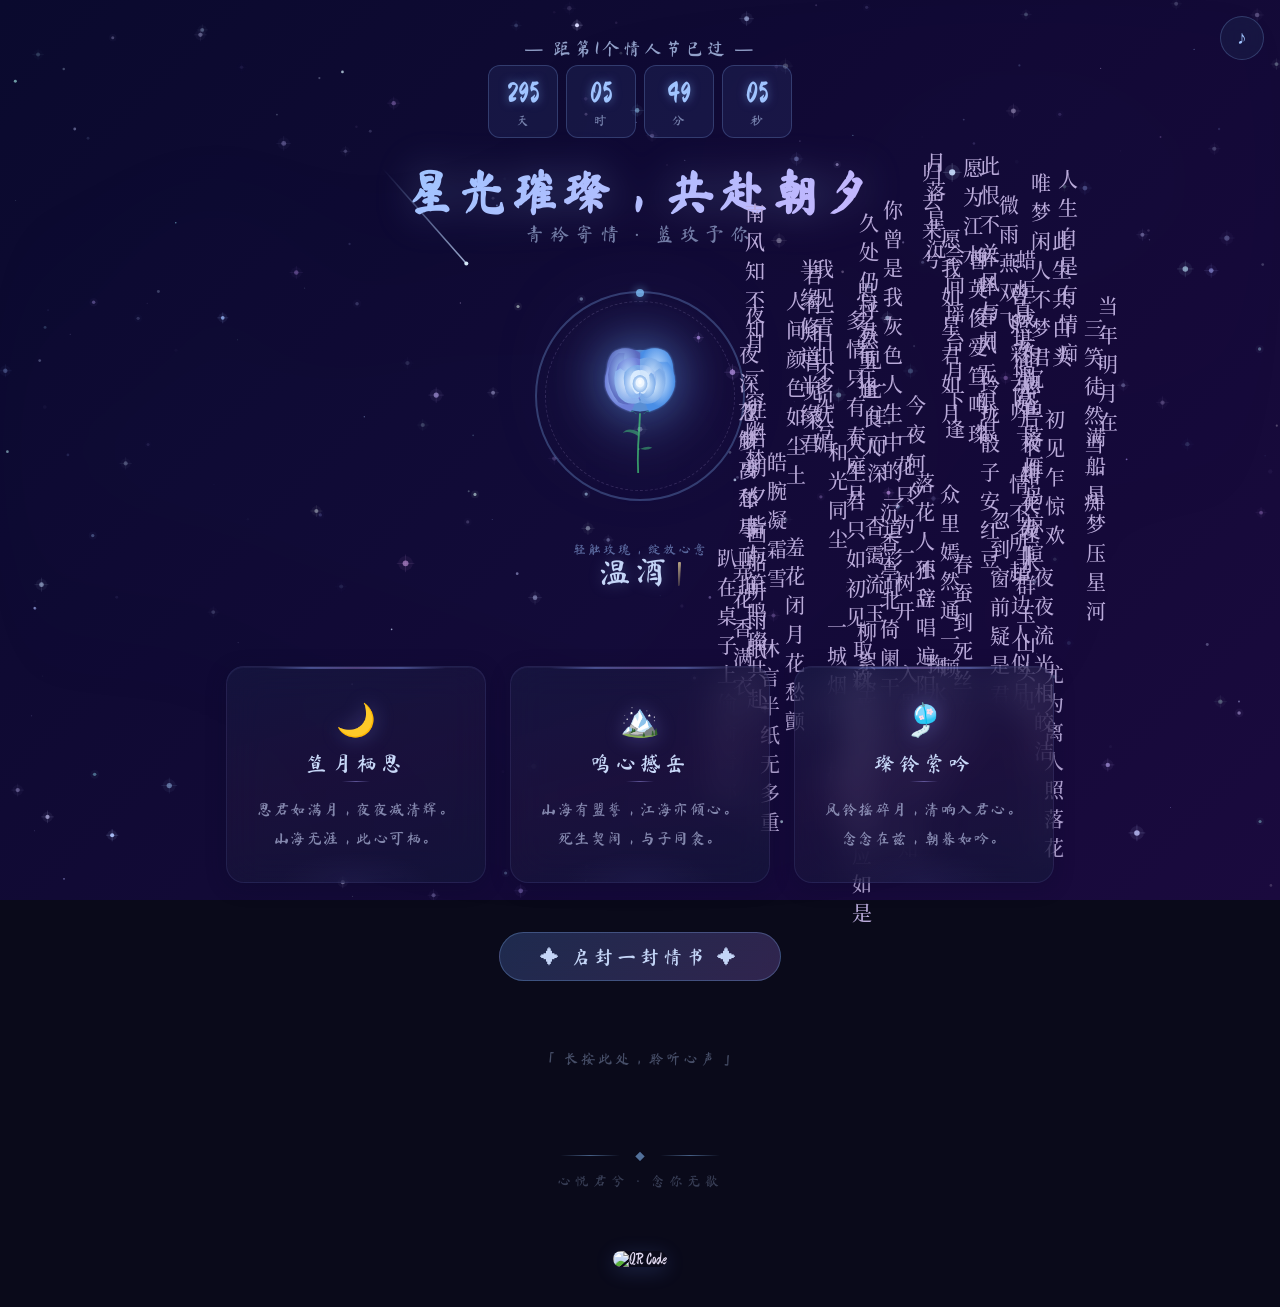
==== commit 0ef7d16b: "Add files via upload" ====
--- a/index.html
+++ b/index.html
@@ -5,8 +5,9 @@
   作者: 圆弧派arcpi.cn
   Tips:
   1.右上角音乐按钮可以长按打开播放器
-  2.蓝色玫瑰花也可以长按自动弹奏《致爱丽丝》
-  3.长按底部区域会播放我的录音
+  2.蓝色玫瑰花可以长按自动弹奏《致爱丽丝》
+  3.底部区域长按会播放我的录音
+  4.qr.jpg使用UTF-8编码打开底部有乾坤
 -->
 <html lang="zh-CN">
 <head>
@@ -284,8 +285,12 @@
         </div>
     </div>
 
+    <!-- 二维码  -->
+    <div class="qr-code-wrapper" data-anim="fade-up">
+        <img src="./qr.jpg" alt="QR Code" title="手机扫码访问" class="qr-code-img">
+    </div>
+
     <script src="js/cyjlovedmc.min.js"></script>
-
 
 </body>
 </html>
--- a/css/cyjlovedmc.min.css
+++ b/css/cyjlovedmc.min.css
@@ -1,6 +1,6 @@
-*{margin:0;padding:0;box-sizing:border-box;}body{font-family:'Ma Shan Zheng',cursive,serif;overflow-x:hidden;min-height:100vh;color:#e0d8f0;background:#0a0a1a;cursor:default;-webkit-tap-highlight-color:transparent;}.starry-bg{position:fixed;top:0;left:0;width:100%;height:100%;background:linear-gradient(135deg,#0a0a2e 0%,#1a0a3e 25%,#0d1b3e 50%,#1a0a3e 75%,#0a0a2e 100%);background-size:400% 400%;animation:bgFlow 20s ease infinite;z-index:-3;}@keyframes bgFlow{0%{background-position:0% 50%;}50%{background-position:100% 50%;}100%{background-position:0% 50%;}}.stars-canvas{position:fixed;top:0;left:0;width:100%;height:100%;z-index:-2;pointer-events:none;}.ink-overlay{position:fixed;top:0;left:0;width:100%;height:100%;z-index:-1;pointer-events:none;opacity:0.06;background-image:radial-gradient(ellipse at 20% 50%,rgba(100,140,200,0.3) 0%,transparent 50%),radial-gradient(ellipse at 80% 20%,rgba(140,100,200,0.2) 0%,transparent 50%),radial-gradient(ellipse at 50% 80%,rgba(80,120,180,0.25) 0%,transparent 50%);background-size:100% 100%;filter:blur(30px);}.ink-overlay::before{content:'';position:absolute;top:10%;left:5%;width:300px;height:300px;background:radial-gradient(ellipse,rgba(100,150,220,0.15) 0%,transparent 70%);border-radius:50% 40% 60% 30%;filter:blur(40px);}.ink-overlay::after{content:'';position:absolute;bottom:15%;right:10%;width:250px;height:250px;background:radial-gradient(ellipse,rgba(160,120,200,0.12) 0%,transparent 70%);border-radius:30% 60% 40% 50%;filter:blur(35px);}.petals-container{position:fixed;top:0;left:0;width:100%;height:100%;pointer-events:none;z-index:1;overflow:hidden;}.petal{position:absolute;top:-30px;width:12px;height:16px;background:radial-gradient(ellipse at 30% 30%,rgba(150,210,255,0.9),rgba(100,170,240,0.5));border-radius:50% 0 50% 50%;opacity:0;animation:petalFall linear infinite;filter:blur(0.5px);box-shadow:0 0 6px rgba(130,200,255,0.3);}@keyframes petalFall{0%{opacity:0;transform:translateY(0) translateX(0) rotate(0deg) scale(0.8);}10%{opacity:0.8;}90%{opacity:0.6;}100%{opacity:0;transform:translateY(100vh) translateX(80px) rotate(360deg) scale(0.4);}}.particle-container{position:fixed;top:0;left:0;width:100%;height:100%;pointer-events:none;z-index:999;}.particle{position:absolute;border-radius:50%;pointer-events:none;animation:particleFade 1s ease-out forwards;}@keyframes particleFade{0%{opacity:1;transform:scale(1);}100%{opacity:0;transform:scale(0) translateY(-20px);}}.main-content{position:relative;z-index:10;display:flex;flex-direction:column;align-items:center;padding:20px;min-height:100vh;}.countdown-section{margin-top:20px;text-align:center;}.countdown-label{font-size:1.1rem;color:rgba(180,200,240,0.8);letter-spacing:3px;margin-bottom:8px;}.countdown-timer{display:flex;gap:8px;justify-content:center;flex-wrap:wrap;}.countdown-item{background:rgba(100,140,220,0.1);border:1px solid rgba(130,170,240,0.25);border-radius:12px;padding:10px 14px;min-width:70px;backdrop-filter:blur(10px);-webkit-backdrop-filter:blur(10px);}.countdown-num{font-size:1.8rem;color:#a0c4ff;text-shadow:0 0 10px rgba(130,180,255,0.5);display:block;line-height:1.2;}.countdown-unit{font-size:0.8rem;color:rgba(180,200,240,0.6);letter-spacing:2px;}@keyframes fadeInDown{from{opacity:0;transform:translateY(-30px);}to{opacity:1;transform:translateY(0);}}.main-title{margin-top:30px;text-align:center;}.main-title h1{font-size:clamp(1.8rem,5vw,3rem);background:linear-gradient(135deg,#a0c4ff,#c4b5fd,#a0c4ff,#e0c3fc);background-size:300% 300%;-webkit-background-clip:text;-webkit-text-fill-color:transparent;background-clip:text;animation:titleShimmer 4s ease infinite;text-shadow:none;filter:drop-shadow(0 0 20px rgba(160,196,255,0.3));letter-spacing:4px;}@keyframes titleShimmer{0%{background-position:0% 50%;}50%{background-position:100% 50%;}100%{background-position:0% 50%;}}.main-title .subtitle{font-size:clamp(0.9rem,2.5vw,1.2rem);color:rgba(180,200,240,0.6);margin-top:8px;letter-spacing:6px;}.rose-section{margin-top:40px;display:flex;justify-content:center;align-items:center;perspective:800px;index:999;}.rose-wrapper{position:relative;width:220px;height:220px;display:flex;justify-content:center;align-items:center;cursor:pointer;}.rose-circle{position:absolute;width:210px;height:210px;border:2px solid rgba(130,180,240,0.3);border-radius:50%;animation:circleRotate 10s linear infinite;}.rose-circle::before{content:'';position:absolute;top:-4px;left:50%;width:8px;height:8px;background:rgba(130,200,255,0.8);border-radius:50%;transform:translateX(-50%);box-shadow:0 0 10px rgba(130,200,255,0.6);}.rose-circle-inner{position:absolute;width:190px;height:190px;border:1px dashed rgba(180,160,220,0.2);border-radius:50%;animation:circleRotate 15s linear infinite reverse;}@keyframes circleRotate{from{transform:rotate(0deg);}to{transform:rotate(360deg);}}.rose-3d{position:relative;width:140px;height:160px;animation:roseFloat 4s ease-in-out infinite;filter:drop-shadow(0 0 25px rgba(100,170,255,0.6))
-                    drop-shadow(0 0 50px rgba(130,140,220,0.3));}.rose-3d svg{width:100%;height:100%;}@keyframes roseFloat{0%,100%{transform:translateY(0) scale(1);}50%{transform:translateY(-8px) scale(1.03);}}.rose-hint{position:absolute;bottom:-50px;font-size:0.8rem;color:rgba(160,196,255,0.5);letter-spacing:2px;animation:hintPulse 2s ease infinite;}@keyframes hintPulse{0%,100%{opacity:0.5;}50%{opacity:1;}}.burst-particle{position:fixed;pointer-events:none;z-index:1000;animation:burstAnim 1.2s ease-out forwards;}.burst-heart{font-size:20px;color:#7ec8ff;text-shadow:0 0 10px rgba(130,200,255,0.6);}.burst-petal-piece{width:10px;height:14px;background:linear-gradient(135deg,rgba(130,200,255,0.9),rgba(160,140,220,0.7));border-radius:50% 0 50% 50%;}@keyframes burstAnim{0%{opacity:1;transform:translate(0,0) scale(1) rotate(0deg);}100%{opacity:0;transform:translate(var(--tx),var(--ty)) scale(0.3) rotate(var(--rot));}}.typewriter-section{margin-top:50px;text-align:center;min-height:60px;}.typewriter-text{font-size:clamp(1.3rem,3.5vw,2rem);color:#c4d5f7;letter-spacing:4px;display:inline;text-shadow:0 0 15px rgba(150,190,255,0.3);}.typewriter-cursor{display:inline-block;width:3px;height:1.5em;background:linear-gradient(to bottom,rgba(200,180,140,0.9),rgba(160,140,100,0.3));margin-left:4px;vertical-align:text-bottom;border-radius:1px 1px 3px 0;animation:brushBlink 1s step-end infinite;clip-path:polygon(0 0,100% 0,60% 100%,0% 100%);}@keyframes brushBlink{0%,100%{opacity:1;}50%{opacity:0;}}.cards-section{margin-top:50px;display:flex;flex-wrap:wrap;justify-content:center;gap:24px;padding:0 20px;max-width:900px;width:100%;}.glass-card{background:linear-gradient(165deg,rgba(25,30,70,0.5),rgba(35,25,65,0.45),rgba(20,28,60,0.5));backdrop-filter:blur(18px);-webkit-backdrop-filter:blur(18px);border:1px solid rgba(140,140,230,0.12);border-radius:18px;padding:34px 26px 28px;width:260px;text-align:center;position:relative;overflow:hidden;transform:translateY(0);box-shadow:0 4px 20px rgba(10,10,40,0.3),inset 0 1px 0 rgba(180,180,255,0.06);transition:transform 0.6s cubic-bezier(0.25,0.46,0.45,0.94),box-shadow 0.6s cubic-bezier(0.25,0.46,0.45,0.94),border-color 0.6s ease;}.glass-card::before{content:'';position:absolute;top:0;left:15%;width:70%;height:2px;background:linear-gradient(90deg,transparent,rgba(140,160,255,0.4),rgba(180,140,230,0.35),rgba(140,160,255,0.4),transparent);border-radius:0 0 2px 2px;}.glass-card::after{content:'';position:absolute;bottom:-30px;left:50%;transform:translateX(-50%);width:60%;height:60px;background:radial-gradient(ellipse,rgba(130,120,240,0.06) 0%,transparent 70%);pointer-events:none;}.glass-card:hover{transform:translateY(-6px);border-color:rgba(160,140,255,0.35);box-shadow:0 0 15px rgba(140,120,255,0.25),0 0 40px rgba(120,100,240,0.15),0 0 80px rgba(100,130,255,0.1),inset 0 0 25px rgba(140,120,255,0.06);animation:cardGlow 3s ease-in-out infinite;}@keyframes cardGlow{0%{box-shadow:0 0 15px rgba(140,120,255,0.25),0 0 40px rgba(120,100,240,0.15),0 0 80px rgba(100,130,255,0.1),inset 0 0 25px rgba(140,120,255,0.06);border-color:rgba(160,140,255,0.35);}50%{box-shadow:0 0 20px rgba(120,140,255,0.3),0 0 50px rgba(150,120,240,0.2),0 0 90px rgba(130,110,255,0.12),inset 0 0 30px rgba(130,140,255,0.08);border-color:rgba(140,160,255,0.4);}100%{box-shadow:0 0 15px rgba(140,120,255,0.25),0 0 40px rgba(120,100,240,0.15),0 0 80px rgba(100,130,255,0.1),inset 0 0 25px rgba(140,120,255,0.06);border-color:rgba(160,140,255,0.35);}}.card-icon{font-size:2rem;margin-bottom:14px;display:block;filter:drop-shadow(0 0 10px rgba(140,150,255,0.35));}.card-title{font-size:1.3rem;color:#c8d8f8;margin-bottom:14px;letter-spacing:4px;position:relative;display:inline-block;}.card-title::after{content:'';display:block;width:28px;height:1px;background:linear-gradient(90deg,transparent,rgba(160,150,240,0.5),transparent);margin:8px auto 0;}.card-text{font-size:0.95rem;color:rgba(190,200,235,0.65);line-height:1.9;letter-spacing:1.5px;}.surprise-btn{margin-top:50px;padding:14px 40px;font-family:'Ma Shan Zheng',cursive;font-size:1.2rem;color:#c4d5f7;background:linear-gradient(135deg,rgba(80,120,200,0.3),rgba(140,100,200,0.3));border:1px solid rgba(130,180,240,0.3);border-radius:50px;cursor:pointer;letter-spacing:4px;transition:all 0.3s ease;backdrop-filter:blur(10px);-webkit-backdrop-filter:blur(10px);position:relative;overflow:hidden;}.surprise-btn::before{content:'';position:absolute;top:50%;left:50%;width:0;height:0;background:rgba(130,200,255,0.15);border-radius:50%;transform:translate(-50%,-50%);transition:all 0.5s ease;}.surprise-btn:hover{border-color:rgba(130,200,255,0.6);box-shadow:0 0 30px rgba(100,170,255,0.2),inset 0 0 20px rgba(100,170,255,0.05);transform:scale(1.05);}.surprise-btn:hover::before{width:300px;height:300px;}.modal-overlay{position:fixed;top:0;left:0;width:100%;height:100%;background:rgba(5,5,20,0.75);backdrop-filter:blur(10px);-webkit-backdrop-filter:blur(10px);z-index:2000;display:none;justify-content:center;align-items:center;opacity:0;transition:opacity 0.5s ease;}.modal-overlay.active{display:flex;opacity:1;}.modal-box{background:linear-gradient(160deg,rgba(18,24,55,0.85),rgba(25,18,50,0.9));backdrop-filter:blur(24px);-webkit-backdrop-filter:blur(24px);border:1px solid rgba(140,130,220,0.25);border-radius:20px;padding:0;max-width:420px;width:90%;text-align:center;transform:scale(0.85) translateY(20px);transition:transform 0.5s cubic-bezier(0.34,1.56,0.64,1);position:relative;overflow:hidden;box-shadow:0 0 40px rgba(120,100,200,0.15),0 0 80px rgba(100,120,220,0.08),inset 0 1px 0 rgba(200,190,255,0.1);}.modal-overlay.active .modal-box{transform:scale(1) translateY(0);}.modal-header-deco{height:3px;background:linear-gradient(90deg,transparent,rgba(140,160,255,0.5),rgba(180,140,220,0.5),rgba(140,160,255,0.5),transparent);margin-bottom:0;}.modal-letter{padding:32px 28px 24px;position:relative;background-image:url(../iloveyou.png);background-size:50%;background-repeat:no-repeat;background-position:left 40px bottom 10px;}.modal-letter::before{content:'';position:absolute;top:10px;right:14px;font-size:1.1rem;opacity:0.2;color:#c4b5fd;width:30%;height:40%;background-image:url(../2.png);background-size:contain;background-repeat:no-repeat;background-position:right top;pointer-events:none;animation:opacityChange 1s infinite alternate;}.modal-letter::after{content:'❀';position:absolute;bottom:10px;left:14px;font-size:1.1rem;opacity:0.2;color:#93c5fd;}@keyframes opacityChange{0%{opacity:0.1;}100%{opacity:1;}}.modal-addressee{text-align:left;font-size:1.05rem;color:rgba(190,200,240,0.7);letter-spacing:2px;margin-bottom:20px;padding-left:4px;}.modal-icon{font-size:1.6rem;display:inline-block;margin-bottom:16px;animation:modalFloat 3s ease infinite;filter:drop-shadow(0 0 8px rgba(140,130,255,0.4));}@keyframes modalFloat{0%,100%{transform:translateY(0);}50%{transform:translateY(-6px);}}.modal-text{font-size:1.3rem;color:#d0d8f8;line-height:2.2;letter-spacing:3px;margin-bottom:24px;padding:0 8px;}.modal-signature{text-align:right;padding-right:4px;margin-bottom:20px;}.modal-signature .sig-line{display:block;font-size:0.95rem;color:rgba(180,190,230,0.6);letter-spacing:2px;line-height:1.8;}.modal-signature .sig-name{font-size:1.15rem;color:rgba(200,190,240,0.8);letter-spacing:3px;}.modal-divider{width:50px;height:1px;background:linear-gradient(90deg,transparent,rgba(160,150,240,0.4),transparent);margin:0 auto 20px;}.modal-close{padding:10px 32px;font-family:'Ma Shan Zheng',cursive;font-size:1rem;color:rgba(190,200,240,0.85);background:rgba(120,110,200,0.12);border:1px solid rgba(150,140,230,0.2);border-radius:30px;cursor:pointer;letter-spacing:3px;transition:all 0.4s ease;margin-bottom:8px;margin-top:8px;}.modal-close:hover{background:rgba(130,120,220,0.25);border-color:rgba(160,150,240,0.45);box-shadow:0 0 20px rgba(140,130,240,0.15);}.modal-footer-deco{height:2px;background:linear-gradient(90deg,transparent,rgba(140,160,255,0.3),rgba(180,140,220,0.3),rgba(140,160,255,0.3),transparent);}.easter-egg-zone{margin-top:50px;padding:20px 30px;text-align:center;cursor:pointer;user-select:none;-webkit-user-select:none;position:relative;}.easter-egg-hint{font-size:0.9rem;color:rgba(160,180,220,0.4);letter-spacing:3px;transition:color 0.3s ease;}.easter-egg-hint:hover{color:rgba(160,180,220,0.6);}.easter-egg-content{position:fixed;top:50%;left:50%;transform:translate(-50%,-50%) scale(0.8);z-index:3000;opacity:0;pointer-events:none;transition:opacity 0.6s ease,transform 0.6s cubic-bezier(0.34,1.56,0.64,1);will-change:opacity,transform;padding:2px;border-radius:22px;background:rgba(15,20,50,0.6);max-width:380px;width:85%;}.easter-egg-content.show{opacity:1;transform:translate(-50%,-50%) scale(1);pointer-events:auto;}.easter-egg-content::before{content:'';position:absolute;top:-1px;left:-1px;right:-1px;bottom:-1px;border-radius:22px;background:conic-gradient(
+*{margin:0;padding:0;box-sizing:border-box}body{font-family:'Ma Shan Zheng',cursive,serif;overflow-x:hidden;min-height:100vh;color:#e0d8f0;background:#0a0a1a;cursor:default;-webkit-tap-highlight-color:transparent}.starry-bg{position:fixed;top:0;left:0;width:100%;height:100%;background:linear-gradient(135deg,#0a0a2e 0%,#1a0a3e 25%,#0d1b3e 50%,#1a0a3e 75%,#0a0a2e 100%);background-size:400% 400%;animation:bgFlow 20s ease infinite;z-index:-3}@keyframes bgFlow{0%{background-position:0% 50%}50%{background-position:100% 50%}100%{background-position:0% 50%}}.stars-canvas{position:fixed;top:0;left:0;width:100%;height:100%;z-index:-2;pointer-events:none}.ink-overlay{position:fixed;top:0;left:0;width:100%;height:100%;z-index:-1;pointer-events:none;opacity:0.06;background-image:radial-gradient(ellipse at 20% 50%,rgba(100,140,200,0.3) 0%,transparent 50%),radial-gradient(ellipse at 80% 20%,rgba(140,100,200,0.2) 0%,transparent 50%),radial-gradient(ellipse at 50% 80%,rgba(80,120,180,0.25) 0%,transparent 50%);background-size:100% 100%;filter:blur(30px)}.ink-overlay::before{content:'';position:absolute;top:10%;left:5%;width:300px;height:300px;background:radial-gradient(ellipse,rgba(100,150,220,0.15) 0%,transparent 70%);border-radius:50% 40% 60% 30%;filter:blur(40px)}.ink-overlay::after{content:'';position:absolute;bottom:15%;right:10%;width:250px;height:250px;background:radial-gradient(ellipse,rgba(160,120,200,0.12) 0%,transparent 70%);border-radius:30% 60% 40% 50%;filter:blur(35px)}.petals-container{position:fixed;top:0;left:0;width:100%;height:100%;pointer-events:none;z-index:1;overflow:hidden}.petal{position:absolute;top:-30px;width:12px;height:16px;background:radial-gradient(ellipse at 30% 30%,rgba(150,210,255,0.9),rgba(100,170,240,0.5));border-radius:50% 0 50% 50%;opacity:0;animation:petalFall linear infinite;filter:blur(0.5px);box-shadow:0 0 6px rgba(130,200,255,0.3)}@keyframes petalFall{0%{opacity:0;transform:translateY(0) translateX(0) rotate(0deg) scale(0.8)}10%{opacity:0.8}90%{opacity:0.6}100%{opacity:0;transform:translateY(100vh) translateX(80px) rotate(360deg) scale(0.4)}}.particle-container{position:fixed;top:0;left:0;width:100%;height:100%;pointer-events:none;z-index:999}.particle{position:absolute;border-radius:50%;pointer-events:none;animation:particleFade 1s ease-out forwards}@keyframes particleFade{0%{opacity:1;transform:scale(1)}100%{opacity:0;transform:scale(0) translateY(-20px)}}.main-content{position:relative;z-index:10;display:flex;flex-direction:column;align-items:center;padding:20px;min-height:100vh}.countdown-section{margin-top:20px;text-align:center}.countdown-label{font-size:1.1rem;color:rgba(180,200,240,0.8);letter-spacing:3px;margin-bottom:8px}.countdown-timer{display:flex;gap:8px;justify-content:center;flex-wrap:wrap}.countdown-item{background:rgba(100,140,220,0.1);border:1px solid rgba(130,170,240,0.25);border-radius:12px;padding:10px 14px;min-width:70px;backdrop-filter:blur(10px);-webkit-backdrop-filter:blur(10px)}.countdown-num{font-size:1.8rem;color:#a0c4ff;text-shadow:0 0 10px rgba(130,180,255,0.5);display:block;line-height:1.2}.countdown-unit{font-size:0.8rem;color:rgba(180,200,240,0.6);letter-spacing:2px}@keyframes fadeInDown{from{opacity:0;transform:translateY(-30px)}to{opacity:1;transform:translateY(0)}}.main-title{margin-top:30px;text-align:center}.main-title h1{font-size:clamp(1.8rem,5vw,3rem);background:linear-gradient(135deg,#a0c4ff,#c4b5fd,#a0c4ff,#e0c3fc);background-size:300% 300%;-webkit-background-clip:text;-webkit-text-fill-color:transparent;background-clip:text;animation:titleShimmer 4s ease infinite;text-shadow:none;filter:drop-shadow(0 0 20px rgba(160,196,255,0.3));letter-spacing:4px}@keyframes titleShimmer{0%{background-position:0% 50%}50%{background-position:100% 50%}100%{background-position:0% 50%}}.main-title .subtitle{font-size:clamp(0.9rem,2.5vw,1.2rem);color:rgba(180,200,240,0.6);margin-top:8px;letter-spacing:6px}.rose-section{margin-top:40px;display:flex;justify-content:center;align-items:center;perspective:800px;index:999}.rose-wrapper{position:relative;width:220px;height:220px;display:flex;justify-content:center;align-items:center;cursor:pointer}.rose-circle{position:absolute;width:210px;height:210px;border:2px solid rgba(130,180,240,0.3);border-radius:50%;animation:circleRotate 10s linear infinite}.rose-circle::before{content:'';position:absolute;top:-4px;left:50%;width:8px;height:8px;background:rgba(130,200,255,0.8);border-radius:50%;transform:translateX(-50%);box-shadow:0 0 10px rgba(130,200,255,0.6)}.rose-circle-inner{position:absolute;width:190px;height:190px;border:1px dashed rgba(180,160,220,0.2);border-radius:50%;animation:circleRotate 15s linear infinite reverse}@keyframes circleRotate{from{transform:rotate(0deg)}to{transform:rotate(360deg)}}.rose-3d{position:relative;width:140px;height:160px;animation:roseFloat 4s ease-in-out infinite;filter:drop-shadow(0 0 25px rgba(100,170,255,0.6))
+                    drop-shadow(0 0 50px rgba(130,140,220,0.3))}.rose-3d svg{width:100%;height:100%}@keyframes roseFloat{0%,100%{transform:translateY(0) scale(1)}50%{transform:translateY(-8px) scale(1.03)}}.rose-hint{position:absolute;bottom:-50px;font-size:0.8rem;color:rgba(160,196,255,0.5);letter-spacing:2px;animation:hintPulse 2s ease infinite}@keyframes hintPulse{0%,100%{opacity:0.5}50%{opacity:1}}.burst-particle{position:fixed;pointer-events:none;z-index:1000;animation:burstAnim 1.2s ease-out forwards}.burst-heart{font-size:20px;color:#7ec8ff;text-shadow:0 0 10px rgba(130,200,255,0.6)}.burst-petal-piece{width:10px;height:14px;background:linear-gradient(135deg,rgba(130,200,255,0.9),rgba(160,140,220,0.7));border-radius:50% 0 50% 50%}@keyframes burstAnim{0%{opacity:1;transform:translate(0,0) scale(1) rotate(0deg)}100%{opacity:0;transform:translate(var(--tx),var(--ty)) scale(0.3) rotate(var(--rot))}}.typewriter-section{margin-top:50px;text-align:center;min-height:60px}.typewriter-text{font-size:clamp(1.3rem,3.5vw,2rem);color:#c4d5f7;letter-spacing:4px;display:inline;text-shadow:0 0 15px rgba(150,190,255,0.3)}.typewriter-cursor{display:inline-block;width:3px;height:1.5em;background:linear-gradient(to bottom,rgba(200,180,140,0.9),rgba(160,140,100,0.3));margin-left:4px;vertical-align:text-bottom;border-radius:1px 1px 3px 0;animation:brushBlink 1s step-end infinite;clip-path:polygon(0 0,100% 0,60% 100%,0% 100%)}@keyframes brushBlink{0%,100%{opacity:1}50%{opacity:0}}.cards-section{margin-top:50px;display:flex;flex-wrap:wrap;justify-content:center;gap:24px;padding:0 20px;max-width:900px;width:100%}.glass-card{background:linear-gradient(165deg,rgba(25,30,70,0.5),rgba(35,25,65,0.45),rgba(20,28,60,0.5));backdrop-filter:blur(18px);-webkit-backdrop-filter:blur(18px);border:1px solid rgba(140,140,230,0.12);border-radius:18px;padding:34px 26px 28px;width:260px;text-align:center;position:relative;overflow:hidden;transform:translateY(0);box-shadow:0 4px 20px rgba(10,10,40,0.3),inset 0 1px 0 rgba(180,180,255,0.06);transition:transform 0.6s cubic-bezier(0.25,0.46,0.45,0.94),box-shadow 0.6s cubic-bezier(0.25,0.46,0.45,0.94),border-color 0.6s ease}.glass-card::before{content:'';position:absolute;top:0;left:15%;width:70%;height:2px;background:linear-gradient(90deg,transparent,rgba(140,160,255,0.4),rgba(180,140,230,0.35),rgba(140,160,255,0.4),transparent);border-radius:0 0 2px 2px}.glass-card::after{content:'';position:absolute;bottom:-30px;left:50%;transform:translateX(-50%);width:60%;height:60px;background:radial-gradient(ellipse,rgba(130,120,240,0.06) 0%,transparent 70%);pointer-events:none}.glass-card:hover{transform:translateY(-6px);border-color:rgba(160,140,255,0.35);box-shadow:0 0 15px rgba(140,120,255,0.25),0 0 40px rgba(120,100,240,0.15),0 0 80px rgba(100,130,255,0.1),inset 0 0 25px rgba(140,120,255,0.06);animation:cardGlow 3s ease-in-out infinite}@keyframes cardGlow{0%{box-shadow:0 0 15px rgba(140,120,255,0.25),0 0 40px rgba(120,100,240,0.15),0 0 80px rgba(100,130,255,0.1),inset 0 0 25px rgba(140,120,255,0.06);border-color:rgba(160,140,255,0.35)}50%{box-shadow:0 0 20px rgba(120,140,255,0.3),0 0 50px rgba(150,120,240,0.2),0 0 90px rgba(130,110,255,0.12),inset 0 0 30px rgba(130,140,255,0.08);border-color:rgba(140,160,255,0.4)}100%{box-shadow:0 0 15px rgba(140,120,255,0.25),0 0 40px rgba(120,100,240,0.15),0 0 80px rgba(100,130,255,0.1),inset 0 0 25px rgba(140,120,255,0.06);border-color:rgba(160,140,255,0.35)}}.card-icon{font-size:2rem;margin-bottom:14px;display:block;filter:drop-shadow(0 0 10px rgba(140,150,255,0.35))}.card-title{font-size:1.3rem;color:#c8d8f8;margin-bottom:14px;letter-spacing:4px;position:relative;display:inline-block}.card-title::after{content:'';display:block;width:28px;height:1px;background:linear-gradient(90deg,transparent,rgba(160,150,240,0.5),transparent);margin:8px auto 0}.card-text{font-size:0.95rem;color:rgba(190,200,235,0.65);line-height:1.9;letter-spacing:1.5px}.surprise-btn{margin-top:50px;padding:14px 40px;font-family:'Ma Shan Zheng',cursive;font-size:1.2rem;color:#c4d5f7;background:linear-gradient(135deg,rgba(80,120,200,0.3),rgba(140,100,200,0.3));border:1px solid rgba(130,180,240,0.3);border-radius:50px;cursor:pointer;letter-spacing:4px;transition:all 0.3s ease;backdrop-filter:blur(10px);-webkit-backdrop-filter:blur(10px);position:relative;overflow:hidden}.surprise-btn::before{content:'';position:absolute;top:50%;left:50%;width:0;height:0;background:rgba(130,200,255,0.15);border-radius:50%;transform:translate(-50%,-50%);transition:all 0.5s ease}.surprise-btn:hover{border-color:rgba(130,200,255,0.6);box-shadow:0 0 30px rgba(100,170,255,0.2),inset 0 0 20px rgba(100,170,255,0.05);transform:scale(1.05)}.surprise-btn:hover::before{width:300px;height:300px}.modal-overlay{position:fixed;top:0;left:0;width:100%;height:100%;background:rgba(5,5,20,0.75);backdrop-filter:blur(10px);-webkit-backdrop-filter:blur(10px);z-index:2000;display:none;justify-content:center;align-items:center;opacity:0;transition:opacity 0.5s ease}.modal-overlay.active{display:flex;opacity:1}.modal-box{background:linear-gradient(160deg,rgba(18,24,55,0.85),rgba(25,18,50,0.9));backdrop-filter:blur(24px);-webkit-backdrop-filter:blur(24px);border:1px solid rgba(140,130,220,0.25);border-radius:20px;padding:0;max-width:420px;width:90%;text-align:center;transform:scale(0.85) translateY(20px);transition:transform 0.5s cubic-bezier(0.34,1.56,0.64,1);position:relative;overflow:hidden;box-shadow:0 0 40px rgba(120,100,200,0.15),0 0 80px rgba(100,120,220,0.08),inset 0 1px 0 rgba(200,190,255,0.1)}.modal-overlay.active .modal-box{transform:scale(1) translateY(0)}.modal-header-deco{height:3px;background:linear-gradient(90deg,transparent,rgba(140,160,255,0.5),rgba(180,140,220,0.5),rgba(140,160,255,0.5),transparent);margin-bottom:0}.modal-letter{padding:32px 28px 24px;position:relative;background-image:url(../iloveyou.png);background-size:50%;background-repeat:no-repeat;background-position:left 40px bottom 10px}.modal-letter::before{content:'';position:absolute;top:10px;right:14px;font-size:1.1rem;opacity:0.2;color:#c4b5fd;width:30%;height:40%;background-image:url(../2.png);background-size:contain;background-repeat:no-repeat;background-position:right top;pointer-events:none;animation:opacityChange 1s infinite alternate}.modal-letter::after{content:'❀';position:absolute;bottom:10px;left:14px;font-size:1.1rem;opacity:0.2;color:#93c5fd}@keyframes opacityChange{0%{opacity:0.1}100%{opacity:1}}.modal-addressee{text-align:left;font-size:1.05rem;color:rgba(190,200,240,0.7);letter-spacing:2px;margin-bottom:20px;padding-left:4px}.modal-icon{font-size:1.6rem;display:inline-block;margin-bottom:16px;animation:modalFloat 3s ease infinite;filter:drop-shadow(0 0 8px rgba(140,130,255,0.4))}@keyframes modalFloat{0%,100%{transform:translateY(0)}50%{transform:translateY(-6px)}}.modal-text{font-size:1.3rem;color:#d0d8f8;line-height:2.2;letter-spacing:3px;margin-bottom:24px;padding:0 8px}.modal-signature{text-align:right;padding-right:4px;margin-bottom:20px}.modal-signature .sig-line{display:block;font-size:0.95rem;color:rgba(180,190,230,0.6);letter-spacing:2px;line-height:1.8}.modal-signature .sig-name{font-size:1.15rem;color:rgba(200,190,240,0.8);letter-spacing:3px}.modal-divider{width:50px;height:1px;background:linear-gradient(90deg,transparent,rgba(160,150,240,0.4),transparent);margin:0 auto 20px}.modal-close{padding:10px 32px;font-family:'Ma Shan Zheng',cursive;font-size:1rem;color:rgba(190,200,240,0.85);background:rgba(120,110,200,0.12);border:1px solid rgba(150,140,230,0.2);border-radius:30px;cursor:pointer;letter-spacing:3px;transition:all 0.4s ease;margin-bottom:8px;margin-top:8px}.modal-close:hover{background:rgba(130,120,220,0.25);border-color:rgba(160,150,240,0.45);box-shadow:0 0 20px rgba(140,130,240,0.15)}.modal-footer-deco{height:2px;background:linear-gradient(90deg,transparent,rgba(140,160,255,0.3),rgba(180,140,220,0.3),rgba(140,160,255,0.3),transparent)}.easter-egg-zone{margin-top:50px;padding:20px 30px;text-align:center;cursor:pointer;user-select:none;-webkit-user-select:none;position:relative}.easter-egg-hint{font-size:0.9rem;color:rgba(160,180,220,0.4);letter-spacing:3px;transition:color 0.3s ease}.easter-egg-hint:hover{color:rgba(160,180,220,0.6)}.easter-egg-content{position:fixed;top:50%;left:50%;transform:translate(-50%,-50%) scale(0.8);z-index:3000;opacity:0;pointer-events:none;transition:opacity 0.6s ease,transform 0.6s cubic-bezier(0.34,1.56,0.64,1);will-change:opacity,transform;padding:2px;border-radius:22px;background:rgba(15,20,50,0.6);max-width:380px;width:85%}.easter-egg-content.show{opacity:1;transform:translate(-50%,-50%) scale(1);pointer-events:auto}.easter-egg-content::before{content:'';position:absolute;top:-1px;left:-1px;right:-1px;bottom:-1px;border-radius:22px;background:conic-gradient(
                 from var(--egg-angle,0deg),transparent 0%,rgba(140,130,255,0.5) 10%,rgba(100,180,255,0.3) 20%,transparent 30%,transparent 50%,rgba(180,140,240,0.4) 60%,rgba(120,160,255,0.3) 70%,transparent 80%
-            );z-index:-1;animation:eggBorderSpin 4s linear infinite;}@keyframes eggBorderSpin{to{--egg-angle:360deg;}}@property --egg-angle{syntax:'<angle>';initial-value:0deg;inherits:false;}.easter-egg-content::after{content:'';position:absolute;top:-6px;left:-6px;right:-6px;bottom:-6px;border-radius:26px;box-shadow:inset 0 0 20px 2px rgba(140,130,255,0.15),inset 0 0 50px 2px rgba(120,140,255,0.08),0 0 20px rgba(140,130,255,0.15),0 0 50px rgba(120,140,255,0.08);z-index:-2;animation:eggGlowPulse 3s ease-in-out infinite alternate;will-change:opacity;}@keyframes eggGlowPulse{0%{opacity:0.6;}100%{opacity:1;}}.easter-egg-inner{background:linear-gradient(160deg,rgba(15,18,48,0.92),rgba(22,16,45,0.95));backdrop-filter:blur(24px);-webkit-backdrop-filter:blur(24px);border-radius:20px;padding:36px 30px 30px;text-align:center;position:relative;overflow:hidden;-webkit-transform:translateZ(0);transform:translateZ(0);}.egg-rose-bg{position:absolute;top:0;left:0;width:100%;height:100%;background-image:url(../蓝色玫瑰.png);background-size:62%;background-repeat:no-repeat;background-position:center;pointer-events:none;opacity:0.1;animation:eggBgFade 3s ease-in-out infinite alternate;animation-play-state:paused;will-change:opacity;}.easter-egg-content.show .egg-rose-bg{animation-play-state:running;animation-delay:0.4s;}.easter-egg-inner::before{content:'';position:absolute;top:0;left:0;width:100%;height:100%;background:radial-gradient(circle at 20% 30%,rgba(140,130,255,0.1) 0%,transparent 50%),radial-gradient(circle at 80% 70%,rgba(100,170,255,0.08) 0%,transparent 50%),radial-gradient(circle at 50% 10%,rgba(180,140,240,0.06) 0%,transparent 40%);pointer-events:none;animation:innerShimmer 4s ease-in-out infinite alternate;will-change:opacity;}@keyframes innerShimmer{0%{opacity:0.4;}100%{opacity:1;}}@keyframes eggBgFade{0%{opacity:0.1;}100%{opacity:1;}}.rose-rain{position:fixed;top:0;left:0;width:100%;height:100%;pointer-events:none;z-index:3001;overflow:hidden;opacity:1;transition:opacity 1.2s ease;}.rose-rain.fading{opacity:0;}.rose-petal{position:absolute;top:-60px;background-size:contain;background-repeat:no-repeat;background-position:center;animation:petalFall var(--fall-dur) linear var(--fall-delay) infinite,petalSway var(--sway-dur) ease-in-out var(--fall-delay) infinite alternate,petalSpin var(--spin-dur) linear var(--fall-delay) infinite;opacity:0;will-change:transform,opacity;}@keyframes petalFall{0%{top:-60px;opacity:0;}5%{opacity:var(--petal-opacity);}85%{opacity:var(--petal-opacity);}100%{top:110vh;opacity:0;}}@keyframes petalSway{0%{transform:translateX(calc(var(--sway-range) * -1));}100%{transform:translateX(var(--sway-range));}}@keyframes petalSpin{0%{rotate:0deg;}100%{rotate:var(--spin-dir);}}.egg-corner-tl,.egg-corner-tr,.egg-corner-bl,.egg-corner-br{position:absolute;width:24px;height:24px;opacity:0.25;color:#c4b5fd;pointer-events:none;}.egg-corner-tl{top:10px;left:12px;}.egg-corner-tr{top:10px;right:12px;transform:scaleX(-1);}.egg-corner-bl{bottom:10px;left:12px;transform:scaleY(-1);}.egg-corner-br{bottom:10px;right:12px;transform:scale(-1,-1);}.egg-corner-tl::before,.egg-corner-tr::before,.egg-corner-bl::before,.egg-corner-br::before{content:'';position:absolute;top:0;left:0;width:18px;height:1px;background:linear-gradient(90deg,rgba(180,170,240,0.6),transparent);}.egg-corner-tl::after,.egg-corner-tr::after,.egg-corner-bl::after,.egg-corner-br::after{content:'';position:absolute;top:0;left:0;width:1px;height:18px;background:linear-gradient(180deg,rgba(180,170,240,0.6),transparent);}.egg-top-icon{font-size:1.4rem;display:block;margin-bottom:16px;filter:drop-shadow(0 0 12px rgba(140,130,255,0.5));animation:eggIconFloat 3s ease-in-out infinite;}@keyframes eggIconFloat{0%,100%{transform:translateY(0) scale(1);}50%{transform:translateY(-4px) scale(1.05);}}.easter-egg-text{font-size:1.3rem;color:#d0d8f8;line-height:2.4;letter-spacing:3px;margin-bottom:6px;position:relative;}.egg-text-line{display:block;width:40px;height:1px;background:linear-gradient(90deg,transparent,rgba(160,150,240,0.45),transparent);margin:12px auto;}.easter-egg-deco{margin-top:8px;font-size:0.85rem;color:rgba(180,170,230,0.4);letter-spacing:4px;}.music-btn{position:fixed;top:16px;right:16px;width:44px;height:44px;border-radius:50%;background:rgba(30,40,80,0.4);backdrop-filter:blur(10px);-webkit-backdrop-filter:blur(10px);border:1px solid rgba(130,180,240,0.25);color:#a0c4ff;font-size:1.2rem;cursor:pointer;z-index:5000;display:flex;justify-content:center;align-items:center;transition:all 0.3s ease;-webkit-user-select:none;user-select:none;-webkit-touch-callout:none;touch-action:manipulation;}.music-btn:hover{background:rgba(50,60,100,0.5);border-color:rgba(130,200,255,0.5);box-shadow:0 0 15px rgba(100,170,255,0.2);}.music-icon{animation:musicSpin 2s linear infinite;animation-play-state:paused;}.music-btn.playing .music-icon{animation-play-state:running;}@keyframes musicSpin{from{transform:rotate(0deg);}to{transform:rotate(360deg);}}.footer-deco{margin-top:60px;margin-bottom:40px;text-align:center;opacity:0.4;}.footer-deco .line{display:inline-block;width:60px;height:1px;background:linear-gradient(to right,transparent,rgba(130,180,240,0.5),transparent);vertical-align:middle;margin:0 12px;}.footer-deco .dot{font-size:0.6rem;color:rgba(130,180,240,0.6);}.footer-text{margin-top:10px;font-size:0.85rem;color:rgba(160,180,220,0.3);letter-spacing:4px;}@media (max-width:768px){.cards-section{flex-direction:column;align-items:center;}.glass-card{width:90%;max-width:320px;}.countdown-item{min-width:60px;padding:8px 10px;}.countdown-num{font-size:1.5rem;}.rose-wrapper{width:180px;height:180px;}.rose-circle{width:170px;height:170px;}.rose-circle-inner{width:155px;height:155px;}.rose-3d{width:100px;height:100px;}}@media (max-width:480px){.main-content{padding:10px;}.countdown-item{min-width:55px;padding:6px 8px;}.surprise-btn{padding:12px 30px;font-size:1.1rem;}}.page-loader{position:fixed;top:0;left:0;width:100%;height:100%;background:#0a0a1a;z-index:9999;display:flex;justify-content:center;align-items:center;transition:opacity 0.8s ease;}.page-loader.hidden{opacity:0;pointer-events:none;}.loader-text{font-size:1.5rem;color:#a0c4ff;letter-spacing:6px;animation:loaderPulse 1.5s ease infinite;}@keyframes loaderPulse{0%,100%{opacity:0.4;}50%{opacity:1;}}.music-player-overlay{position:fixed;top:0;left:0;width:100%;height:100%;z-index:6000;display:flex;justify-content:center;align-items:center;opacity:0;pointer-events:none;transition:opacity 0.45s ease;background:rgba(0,0,0,0.35);-webkit-transform:translateZ(0);transform:translateZ(0);will-change:opacity;}.music-player-overlay.active{opacity:1;pointer-events:auto;}.music-player-card{width:320px;height:320px;border-radius:50%;background:#0a0d1e;border:1px solid rgba(130,180,255,0.15);box-shadow:0 0 50px rgba(100,140,255,0.12),0 0 100px rgba(80,100,200,0.06),inset 0 1px 0 rgba(200,200,255,0.06);position:relative;display:flex;flex-direction:column;align-items:center;justify-content:center;overflow:hidden;transform:scale(0.7) translateZ(0);transition:transform 0.5s cubic-bezier(0.34,1.56,0.64,1);will-change:transform;}.music-player-overlay.active .music-player-card{transform:scale(1) translateZ(0);}.mp-cd-texture{position:absolute;top:-10%;left:-10%;width:120%;height:120%;border-radius:50%;object-fit:cover;z-index:0;pointer-events:none;opacity:0.15;}@keyframes mpCdSpin{to{transform:rotate(360deg);}}.mp-cover-img{position:absolute;width:38%;height:38%;top:31%;left:31%;box-sizing:border-box;border-radius:50%;object-fit:cover;z-index:1;border:2px solid rgba(180,200,255,0.2);box-shadow:0 0 12px rgba(0,0,0,0.6),0 0 30px rgba(100,140,255,0.08);pointer-events:none;animation:mpCdSpin 15s linear infinite;animation-play-state:paused;}.music-player-card.playing .mp-cover-img{animation-play-state:running;}.mp-wave-ring{position:absolute;width:320px;height:320px;top:50%;left:50%;transform:translate(-50%,-50%);border-radius:50%;pointer-events:none;z-index:0;animation:mpWaveRingSpin 20s linear infinite;animation-play-state:paused;}.mp-wave-ring.playing{animation-play-state:running;}@keyframes mpWaveRingSpin{to{transform:translate(-50%,-50%) rotate(360deg);}}.mp-wave-slot{position:absolute;width:2px;height:160px;top:50%;left:50%;margin-left:-1px;transform-origin:center top;overflow:visible;pointer-events:none;}.mp-wave-bar{position:absolute;top:100%;left:0;width:100%;height:3px;background:linear-gradient(to bottom,rgba(160,120,255,0.3),rgba(100,180,255,0.9));border-radius:2px;opacity:0.3;box-shadow:0 0 3px rgba(100,160,255,0.4),0 0 6px rgba(100,160,255,0.15);transition:height 0.06s linear,opacity 0.06s linear;will-change:height,opacity;}.music-player-card::before{content:'';position:absolute;top:-3px;left:-3px;right:-3px;bottom:-3px;border-radius:50%;background:conic-gradient(
+            );z-index:-1;animation:eggBorderSpin 4s linear infinite}@keyframes eggBorderSpin{to{--egg-angle:360deg}}@property --egg-angle{syntax:'<angle>';initial-value:0deg;inherits:false}.easter-egg-content::after{content:'';position:absolute;top:-6px;left:-6px;right:-6px;bottom:-6px;border-radius:26px;box-shadow:inset 0 0 20px 2px rgba(140,130,255,0.15),inset 0 0 50px 2px rgba(120,140,255,0.08),0 0 20px rgba(140,130,255,0.15),0 0 50px rgba(120,140,255,0.08);z-index:-2;animation:eggGlowPulse 3s ease-in-out infinite alternate;will-change:opacity}@keyframes eggGlowPulse{0%{opacity:0.6}100%{opacity:1}}.easter-egg-inner{background:linear-gradient(160deg,rgba(15,18,48,0.92),rgba(22,16,45,0.95));backdrop-filter:blur(24px);-webkit-backdrop-filter:blur(24px);border-radius:20px;padding:36px 30px 30px;text-align:center;position:relative;overflow:hidden;-webkit-transform:translateZ(0);transform:translateZ(0)}.egg-rose-bg{position:absolute;top:0;left:0;width:100%;height:100%;background-image:url(../蓝色玫瑰.png);background-size:62%;background-repeat:no-repeat;background-position:center;pointer-events:none;opacity:0.1;animation:eggBgFade 3s ease-in-out infinite alternate;animation-play-state:paused;will-change:opacity}.easter-egg-content.show .egg-rose-bg{animation-play-state:running;animation-delay:0.4s}.easter-egg-inner::before{content:'';position:absolute;top:0;left:0;width:100%;height:100%;background:radial-gradient(circle at 20% 30%,rgba(140,130,255,0.1) 0%,transparent 50%),radial-gradient(circle at 80% 70%,rgba(100,170,255,0.08) 0%,transparent 50%),radial-gradient(circle at 50% 10%,rgba(180,140,240,0.06) 0%,transparent 40%);pointer-events:none;animation:innerShimmer 4s ease-in-out infinite alternate;will-change:opacity}@keyframes innerShimmer{0%{opacity:0.4}100%{opacity:1}}@keyframes eggBgFade{0%{opacity:0.1}100%{opacity:1}}.rose-rain{position:fixed;top:0;left:0;width:100%;height:100%;pointer-events:none;z-index:3001;overflow:hidden;opacity:1;transition:opacity 1.2s ease}.rose-rain.fading{opacity:0}.rose-petal{position:absolute;top:-60px;background-size:contain;background-repeat:no-repeat;background-position:center;animation:petalFall var(--fall-dur) linear var(--fall-delay) infinite,petalSway var(--sway-dur) ease-in-out var(--fall-delay) infinite alternate,petalSpin var(--spin-dur) linear var(--fall-delay) infinite;opacity:0;will-change:transform,opacity}@keyframes petalFall{0%{top:-60px;opacity:0}5%{opacity:var(--petal-opacity)}85%{opacity:var(--petal-opacity)}100%{top:110vh;opacity:0}}@keyframes petalSway{0%{transform:translateX(calc(var(--sway-range) * -1))}100%{transform:translateX(var(--sway-range))}}@keyframes petalSpin{0%{rotate:0deg}100%{rotate:var(--spin-dir)}}.egg-corner-tl,.egg-corner-tr,.egg-corner-bl,.egg-corner-br{position:absolute;width:24px;height:24px;opacity:0.25;color:#c4b5fd;pointer-events:none}.egg-corner-tl{top:10px;left:12px}.egg-corner-tr{top:10px;right:12px;transform:scaleX(-1)}.egg-corner-bl{bottom:10px;left:12px;transform:scaleY(-1)}.egg-corner-br{bottom:10px;right:12px;transform:scale(-1,-1)}.egg-corner-tl::before,.egg-corner-tr::before,.egg-corner-bl::before,.egg-corner-br::before{content:'';position:absolute;top:0;left:0;width:18px;height:1px;background:linear-gradient(90deg,rgba(180,170,240,0.6),transparent)}.egg-corner-tl::after,.egg-corner-tr::after,.egg-corner-bl::after,.egg-corner-br::after{content:'';position:absolute;top:0;left:0;width:1px;height:18px;background:linear-gradient(180deg,rgba(180,170,240,0.6),transparent)}.egg-top-icon{font-size:1.4rem;display:block;margin-bottom:16px;filter:drop-shadow(0 0 12px rgba(140,130,255,0.5));animation:eggIconFloat 3s ease-in-out infinite}@keyframes eggIconFloat{0%,100%{transform:translateY(0) scale(1)}50%{transform:translateY(-4px) scale(1.05)}}.easter-egg-text{font-size:1.3rem;color:#d0d8f8;line-height:2.4;letter-spacing:3px;margin-bottom:6px;position:relative}.egg-text-line{display:block;width:40px;height:1px;background:linear-gradient(90deg,transparent,rgba(160,150,240,0.45),transparent);margin:12px auto}.easter-egg-deco{margin-top:8px;font-size:0.85rem;color:rgba(180,170,230,0.4);letter-spacing:4px}.music-btn{position:fixed;top:16px;right:16px;width:44px;height:44px;border-radius:50%;background:rgba(30,40,80,0.4);backdrop-filter:blur(10px);-webkit-backdrop-filter:blur(10px);border:1px solid rgba(130,180,240,0.25);color:#a0c4ff;font-size:1.2rem;cursor:pointer;z-index:5000;display:flex;justify-content:center;align-items:center;transition:all 0.3s ease;-webkit-user-select:none;user-select:none;-webkit-touch-callout:none;touch-action:manipulation}.music-btn:hover{background:rgba(50,60,100,0.5);border-color:rgba(130,200,255,0.5);box-shadow:0 0 15px rgba(100,170,255,0.2)}.music-icon{animation:musicSpin 2s linear infinite;animation-play-state:paused}.music-btn.playing .music-icon{animation-play-state:running}@keyframes musicSpin{from{transform:rotate(0deg)}to{transform:rotate(360deg)}}.footer-deco{margin-top:60px;margin-bottom:40px;text-align:center;opacity:0.4}.footer-deco .line{display:inline-block;width:60px;height:1px;background:linear-gradient(to right,transparent,rgba(130,180,240,0.5),transparent);vertical-align:middle;margin:0 12px}.footer-deco .dot{font-size:0.6rem;color:rgba(130,180,240,0.6)}.footer-text{margin-top:10px;font-size:0.85rem;color:rgba(160,180,220,0.3);letter-spacing:4px}@media (max-width:768px){.cards-section{flex-direction:column;align-items:center}.glass-card{width:90%;max-width:320px}.countdown-item{min-width:60px;padding:8px 10px}.countdown-num{font-size:1.5rem}.rose-wrapper{width:180px;height:180px}.rose-circle{width:170px;height:170px}.rose-circle-inner{width:155px;height:155px}.rose-3d{width:100px;height:100px}}@media (max-width:480px){.main-content{padding:10px}.countdown-item{min-width:55px;padding:6px 8px}.surprise-btn{padding:12px 30px;font-size:1.1rem}}.page-loader{position:fixed;top:0;left:0;width:100%;height:100%;background:#0a0a1a;z-index:9999;display:flex;justify-content:center;align-items:center;transition:opacity 0.8s ease}.page-loader.hidden{opacity:0;pointer-events:none}.loader-text{font-size:1.5rem;color:#a0c4ff;letter-spacing:6px;animation:loaderPulse 1.5s ease infinite}@keyframes loaderPulse{0%,100%{opacity:0.4}50%{opacity:1}}.music-player-overlay{position:fixed;top:0;left:0;width:100%;height:100%;z-index:6000;display:flex;justify-content:center;align-items:center;opacity:0;pointer-events:none;transition:opacity 0.45s ease;background:rgba(0,0,0,0.35);-webkit-transform:translateZ(0);transform:translateZ(0);will-change:opacity}.music-player-overlay.active{opacity:1;pointer-events:auto}.music-player-card{width:320px;height:320px;border-radius:50%;background:#0a0d1e;border:1px solid rgba(130,180,255,0.15);box-shadow:0 0 50px rgba(100,140,255,0.12),0 0 100px rgba(80,100,200,0.06),inset 0 1px 0 rgba(200,200,255,0.06);position:relative;display:flex;flex-direction:column;align-items:center;justify-content:center;overflow:hidden;transform:scale(0.7) translateZ(0);transition:transform 0.5s cubic-bezier(0.34,1.56,0.64,1);will-change:transform}.music-player-overlay.active .music-player-card{transform:scale(1) translateZ(0)}.mp-cd-texture{position:absolute;top:-10%;left:-10%;width:120%;height:120%;border-radius:50%;object-fit:cover;z-index:0;pointer-events:none;opacity:0.15}@keyframes mpCdSpin{to{transform:rotate(360deg)}}.mp-cover-img{position:absolute;width:38%;height:38%;top:31%;left:31%;box-sizing:border-box;border-radius:50%;object-fit:cover;z-index:1;border:2px solid rgba(180,200,255,0.2);box-shadow:0 0 12px rgba(0,0,0,0.6),0 0 30px rgba(100,140,255,0.08);pointer-events:none;animation:mpCdSpin 15s linear infinite;animation-play-state:paused}.music-player-card.playing .mp-cover-img{animation-play-state:running}.mp-wave-ring{position:absolute;width:320px;height:320px;top:50%;left:50%;transform:translate(-50%,-50%);border-radius:50%;pointer-events:none;z-index:0;animation:mpWaveRingSpin 20s linear infinite;animation-play-state:paused}.mp-wave-ring.playing{animation-play-state:running}@keyframes mpWaveRingSpin{to{transform:translate(-50%,-50%) rotate(360deg)}}.mp-wave-slot{position:absolute;width:2px;height:160px;top:50%;left:50%;margin-left:-1px;transform-origin:center top;overflow:visible;pointer-events:none}.mp-wave-bar{position:absolute;top:100%;left:0;width:100%;height:3px;background:linear-gradient(to bottom,rgba(160,120,255,0.3),rgba(100,180,255,0.9));border-radius:2px;opacity:0.3;box-shadow:0 0 3px rgba(100,160,255,0.4),0 0 6px rgba(100,160,255,0.15);transition:height 0.06s linear,opacity 0.06s linear;will-change:height,opacity}.music-player-card::before{content:'';position:absolute;top:-3px;left:-3px;right:-3px;bottom:-3px;border-radius:50%;background:conic-gradient(
                 from 0deg,transparent 0%,rgba(100,160,255,0.5) 8%,transparent 18%,transparent 45%,rgba(160,120,255,0.4) 55%,transparent 65%,transparent 85%,rgba(100,200,255,0.25) 92%,transparent 100%
-            );z-index:-1;animation:mpBorderSpin 15s linear infinite;animation-play-state:paused;}.music-player-card::after{content:'';position:absolute;top:0;left:0;width:100%;height:100%;border-radius:50%;box-shadow:inset 0 0 50px rgba(0,0,0,0.3),inset 0 0 20px rgba(100,140,255,0.05);z-index:3;pointer-events:none;}.music-player-card.playing::before{animation-play-state:running;}@keyframes mpBorderSpin{to{transform:rotate(360deg);}}.mp-song-name{font-size:1rem;font-weight:600;color:#d0d8ff;letter-spacing:2px;margin-top:28px;text-align:center;max-width:200px;z-index:4;position:relative;text-shadow:0 1px 8px rgba(0,0,0,0.5);white-space:nowrap;overflow:hidden;text-overflow:ellipsis;}.mp-artist{font-size:0.75rem;color:rgba(160,180,220,0.7);margin-top:2px;letter-spacing:1px;z-index:4;position:relative;text-shadow:0 1px 6px rgba(0,0,0,0.4);}.mp-center-area{position:relative;width:240px;height:120px;display:flex;align-items:center;justify-content:center;margin-top:6px;z-index:4;}.mp-lyrics-box{width:100%;height:100%;overflow:hidden;position:relative;mask-image:linear-gradient(transparent,#000 15%,#000 85%,transparent);-webkit-mask-image:linear-gradient(transparent,#000 15%,#000 85%,transparent);}.mp-lyrics-inner{transition:transform 0.5s ease;}.mp-lyric-line{text-align:center;font-size:0.72rem;color:rgba(160,180,220,0.45);line-height:1.8;transition:color 0.4s ease,transform 0.4s ease;white-space:nowrap;overflow:hidden;text-overflow:ellipsis;padding:0 5px;text-shadow:0 1px 4px rgba(0,0,0,0.7),0 0 8px rgba(0,0,0,0.4);}.mp-lyric-line.active{color:#a0c4ff;transform:scale(1.08);text-shadow:0 1px 6px rgba(0,0,0,0.8),0 0 12px rgba(80,120,255,0.3);}.mp-play-btn{position:absolute;top:50%;left:50%;transform:translate(-50%,-50%);width:44px;height:44px;border-radius:50%;background:rgba(15,18,48,0.7);border:1px solid rgba(130,180,255,0.35);color:#a0c4ff;font-size:1.2rem;cursor:pointer;display:flex;align-items:center;justify-content:center;z-index:5;opacity:1;transition:opacity 0.8s ease,background 0.25s ease,transform 0.25s ease;}.mp-play-btn:hover{background:rgba(100,140,255,0.35);border-color:rgba(130,180,255,0.6);}.mp-play-btn.hidden{opacity:0;pointer-events:none;}.mp-center-area:hover .mp-play-btn.hidden{opacity:0.85;pointer-events:auto;}.mp-progress-wrap{width:200px;margin-top:8px;display:flex;align-items:center;gap:6px;z-index:4;position:relative;}.mp-time{font-size:0.6rem;color:rgba(160,180,220,0.5);min-width:30px;text-align:center;}.mp-progress-bar{flex:1;height:3px;background:rgba(100,140,255,0.15);border-radius:2px;position:relative;cursor:pointer;}.mp-progress-fill{height:100%;background:linear-gradient(90deg,rgba(100,160,255,0.6),rgba(160,120,255,0.6));border-radius:2px;width:0%;position:relative;}.mp-progress-fill::after{content:'';position:absolute;right:-4px;top:-3px;width:9px;height:9px;border-radius:50%;background:#a0c4ff;box-shadow:0 0 6px rgba(100,160,255,0.5);opacity:0;transition:opacity 0.2s;}.mp-progress-bar:hover .mp-progress-fill::after{opacity:1;}.mp-bottom-row{display:flex;align-items:center;gap:10px;margin-top:6px;margin-bottom:20px;z-index:4;position:relative;}.mp-vol-wrap{display:flex;align-items:center;gap:4px;}.mp-vol-icon{font-size:0.75rem;color:rgba(160,180,220,0.6);cursor:pointer;}.mp-vol-bar{width:50px;height:3px;background:rgba(100,140,255,0.15);border-radius:2px;cursor:pointer;position:relative;}.mp-vol-fill{height:100%;background:rgba(100,160,255,0.5);border-radius:2px;width:30%;}.mp-lrc-toggle{font-size:0.65rem;color:rgba(160,180,220,0.5);background:rgba(100,140,255,0.1);border:1px solid rgba(130,180,255,0.15);border-radius:10px;padding:2px 8px;cursor:pointer;transition:all 0.2s;}.mp-lrc-toggle.on{color:#a0c4ff;background:rgba(100,140,255,0.25);border-color:rgba(130,180,255,0.4);}.mp-arrow{position:absolute;top:50%;transform:translateY(-50%);width:36px;height:36px;border-radius:50%;background:rgba(20,30,60,0.7);border:1px solid rgba(130,180,255,0.2);color:#a0c4ff;font-size:1.1rem;cursor:pointer;display:flex;align-items:center;justify-content:center;transition:all 0.25s ease;z-index:10;}.mp-arrow:hover{background:rgba(40,60,120,0.8);border-color:rgba(130,180,255,0.5);box-shadow:0 0 12px rgba(100,160,255,0.2);}.mp-arrow-left{left:-50px;}.mp-arrow-right{right:-50px;}.global-lyrics-bar{position:fixed;bottom:0;left:0;width:100%;z-index:5500;text-align:center;padding:10px 20px;pointer-events:none;opacity:0;transform:translateY(10px);transition:opacity 0.6s ease,transform 0.6s ease;}.global-lyrics-bar.visible{opacity:1;transform:translateY(0);}.global-lyric-text{display:inline-block;font-size:0.9rem;color:rgba(180,200,255,0.85);text-shadow:0 0 20px rgba(100,140,255,0.4),0 0 40px rgba(80,100,200,0.2);letter-spacing:3px;font-family:'Noto Serif SC',serif;background:linear-gradient(90deg,rgba(100,160,255,0.08),rgba(160,120,255,0.08));padding:6px 24px;border-radius:20px;backdrop-filter:blur(8px);-webkit-backdrop-filter:blur(8px);border:1px solid rgba(130,180,255,0.1);}@media (max-width:600px){.music-player-card{width:280px;height:280px;}.mp-center-area{width:200px;height:100px;}.mp-progress-wrap{width:170px;}.mp-arrow-left{left:-42px;}.mp-arrow-right{right:-42px;}.mp-song-name{margin-top:22px;font-size:0.9rem;}.mp-wave-ring{width:280px;height:280px;}.mp-wave-slot{height:140px;}}[data-anim]{opacity:0;transition:opacity 0.9s cubic-bezier(0.22,1,0.36,1),transform 0.9s cubic-bezier(0.22,1,0.36,1);will-change:opacity,transform;}[data-anim="fade-up"]{transform:translateY(60px);}[data-anim="fade-down"]{transform:translateY(-40px);}[data-anim="scale-in"]{transform:scale(0.8);}[data-anim="slide-left"]{transform:translateX(-60px);}[data-anim="slide-right"]{transform:translateX(60px);}[data-anim="fade-in"]{transform:none;}[data-anim="zoom-rotate"]{transform:scale(0.6) rotate(-8deg);}[data-anim].anim-visible{opacity:1;transform:translateY(0) translateX(0) scale(1) rotate(0deg);}[data-anim-delay="1"]{transition-delay:0.1s;}[data-anim-delay="2"]{transition-delay:0.22s;}[data-anim-delay="3"]{transition-delay:0.34s;}[data-anim-delay="4"]{transition-delay:0.46s;}[data-anim-delay="5"]{transition-delay:0.58s;}[data-anim-delay="6"]{transition-delay:0.7s;}@font-face{font-family:'ShouXie';src:url('../1jGongEzq39B.woff2') format('woff2');}.word-box,.word-box .word{position:absolute;animation:rotY 0s linear infinite;animation-duration:var(--animation-duration);animation-delay:var(--animation-delay);}.word-box{margin-top:var(--margin-top);}.word-box .word{margin-left:var(--margin-left);}.word-box .word{animation-duration:reverse;}@keyframes rotY{to{transform:rotateY(360deg);}}+            );z-index:-1;animation:mpBorderSpin 15s linear infinite;animation-play-state:paused}.music-player-card::after{content:'';position:absolute;top:0;left:0;width:100%;height:100%;border-radius:50%;box-shadow:inset 0 0 50px rgba(0,0,0,0.3),inset 0 0 20px rgba(100,140,255,0.05);z-index:3;pointer-events:none}.music-player-card.playing::before{animation-play-state:running}@keyframes mpBorderSpin{to{transform:rotate(360deg)}}.mp-song-name{font-size:1rem;font-weight:600;color:#d0d8ff;letter-spacing:2px;margin-top:28px;text-align:center;max-width:200px;z-index:4;position:relative;text-shadow:0 1px 8px rgba(0,0,0,0.5);white-space:nowrap;overflow:hidden;text-overflow:ellipsis}.mp-artist{font-size:0.75rem;color:rgba(160,180,220,0.7);margin-top:2px;letter-spacing:1px;z-index:4;position:relative;text-shadow:0 1px 6px rgba(0,0,0,0.4)}.mp-center-area{position:relative;width:240px;height:120px;display:flex;align-items:center;justify-content:center;margin-top:6px;z-index:4}.mp-lyrics-box{width:100%;height:100%;overflow:hidden;position:relative;mask-image:linear-gradient(transparent,#000 15%,#000 85%,transparent);-webkit-mask-image:linear-gradient(transparent,#000 15%,#000 85%,transparent)}.mp-lyrics-inner{transition:transform 0.5s ease}.mp-lyric-line{text-align:center;font-size:0.72rem;color:rgba(160,180,220,0.45);line-height:1.8;transition:color 0.4s ease,transform 0.4s ease;white-space:nowrap;overflow:hidden;text-overflow:ellipsis;padding:0 5px;text-shadow:0 1px 4px rgba(0,0,0,0.7),0 0 8px rgba(0,0,0,0.4)}.mp-lyric-line.active{color:#a0c4ff;transform:scale(1.08);text-shadow:0 1px 6px rgba(0,0,0,0.8),0 0 12px rgba(80,120,255,0.3)}.mp-play-btn{position:absolute;top:50%;left:50%;transform:translate(-50%,-50%);width:44px;height:44px;border-radius:50%;background:rgba(15,18,48,0.7);border:1px solid rgba(130,180,255,0.35);color:#a0c4ff;font-size:1.2rem;cursor:pointer;display:flex;align-items:center;justify-content:center;z-index:5;opacity:1;transition:opacity 0.8s ease,background 0.25s ease,transform 0.25s ease}.mp-play-btn:hover{background:rgba(100,140,255,0.35);border-color:rgba(130,180,255,0.6)}.mp-play-btn.hidden{opacity:0;pointer-events:none}.mp-center-area:hover .mp-play-btn.hidden{opacity:0.85;pointer-events:auto}.mp-progress-wrap{width:200px;margin-top:8px;display:flex;align-items:center;gap:6px;z-index:4;position:relative}.mp-time{font-size:0.6rem;color:rgba(160,180,220,0.5);min-width:30px;text-align:center}.mp-progress-bar{flex:1;height:3px;background:rgba(100,140,255,0.15);border-radius:2px;position:relative;cursor:pointer}.mp-progress-fill{height:100%;background:linear-gradient(90deg,rgba(100,160,255,0.6),rgba(160,120,255,0.6));border-radius:2px;width:0%;position:relative}.mp-progress-fill::after{content:'';position:absolute;right:-4px;top:-3px;width:9px;height:9px;border-radius:50%;background:#a0c4ff;box-shadow:0 0 6px rgba(100,160,255,0.5);opacity:0;transition:opacity 0.2s}.mp-progress-bar:hover .mp-progress-fill::after{opacity:1}.mp-bottom-row{display:flex;align-items:center;gap:10px;margin-top:6px;margin-bottom:20px;z-index:4;position:relative}.mp-vol-wrap{display:flex;align-items:center;gap:4px}.mp-vol-icon{font-size:0.75rem;color:rgba(160,180,220,0.6);cursor:pointer}.mp-vol-bar{width:50px;height:3px;background:rgba(100,140,255,0.15);border-radius:2px;cursor:pointer;position:relative}.mp-vol-fill{height:100%;background:rgba(100,160,255,0.5);border-radius:2px;width:30%}.mp-lrc-toggle{font-size:0.65rem;color:rgba(160,180,220,0.5);background:rgba(100,140,255,0.1);border:1px solid rgba(130,180,255,0.15);border-radius:10px;padding:2px 8px;cursor:pointer;transition:all 0.2s}.mp-lrc-toggle.on{color:#a0c4ff;background:rgba(100,140,255,0.25);border-color:rgba(130,180,255,0.4)}.mp-arrow{position:absolute;top:50%;transform:translateY(-50%);width:36px;height:36px;border-radius:50%;background:rgba(20,30,60,0.7);border:1px solid rgba(130,180,255,0.2);color:#a0c4ff;font-size:1.1rem;cursor:pointer;display:flex;align-items:center;justify-content:center;transition:all 0.25s ease;z-index:10}.mp-arrow:hover{background:rgba(40,60,120,0.8);border-color:rgba(130,180,255,0.5);box-shadow:0 0 12px rgba(100,160,255,0.2)}.mp-arrow-left{left:-50px}.mp-arrow-right{right:-50px}.global-lyrics-bar{position:fixed;bottom:0;left:0;width:100%;z-index:5500;text-align:center;padding:10px 20px;pointer-events:none;opacity:0;transform:translateY(10px);transition:opacity 0.6s ease,transform 0.6s ease}.global-lyrics-bar.visible{opacity:1;transform:translateY(0)}.global-lyric-text{display:inline-block;font-size:0.9rem;color:rgba(180,200,255,0.85);text-shadow:0 0 20px rgba(100,140,255,0.4),0 0 40px rgba(80,100,200,0.2);letter-spacing:3px;font-family:'Noto Serif SC',serif;background:linear-gradient(90deg,rgba(100,160,255,0.08),rgba(160,120,255,0.08));padding:6px 24px;border-radius:20px;backdrop-filter:blur(8px);-webkit-backdrop-filter:blur(8px);border:1px solid rgba(130,180,255,0.1)}@media (max-width:600px){.music-player-card{width:280px;height:280px}.mp-center-area{width:200px;height:100px}.mp-progress-wrap{width:170px}.mp-arrow-left{left:-42px}.mp-arrow-right{right:-42px}.mp-song-name{margin-top:22px;font-size:0.9rem}.mp-wave-ring{width:280px;height:280px}.mp-wave-slot{height:140px}}[data-anim]{opacity:0;transition:opacity 0.9s cubic-bezier(0.22,1,0.36,1),transform 0.9s cubic-bezier(0.22,1,0.36,1);will-change:opacity,transform}[data-anim="fade-up"]{transform:translateY(60px)}[data-anim="fade-down"]{transform:translateY(-40px)}[data-anim="scale-in"]{transform:scale(0.8)}[data-anim="slide-left"]{transform:translateX(-60px)}[data-anim="slide-right"]{transform:translateX(60px)}[data-anim="fade-in"]{transform:none}[data-anim="zoom-rotate"]{transform:scale(0.6) rotate(-8deg)}[data-anim].anim-visible{opacity:1;transform:translateY(0) translateX(0) scale(1) rotate(0deg)}[data-anim-delay="1"]{transition-delay:0.1s}[data-anim-delay="2"]{transition-delay:0.22s}[data-anim-delay="3"]{transition-delay:0.34s}[data-anim-delay="4"]{transition-delay:0.46s}[data-anim-delay="5"]{transition-delay:0.58s}[data-anim-delay="6"]{transition-delay:0.7s}@font-face{font-family:'ShouXie';src:url('../1jGongEzq39B.woff2') format('woff2')}.word-box,.word-box .word{position:absolute;animation:rotY 0s linear infinite;animation-duration:var(--animation-duration);animation-delay:var(--animation-delay)}.word-box{margin-top:var(--margin-top)}.word-box .word{margin-left:var(--margin-left)}.word-box .word{animation-duration:reverse}@keyframes rotY{to{transform:rotateY(360deg)}}.qr-code-wrapper{text-align:center;margin:1px auto 40px;opacity:0;transition:opacity 0.8s ease}.qr-code-wrapper.visible{opacity:1}@media (max-width:768px){.qr-code-wrapper{display:none}}.qr-code-img{width:100px;height:100px;border-radius:12px;box-shadow:0 4px 20px rgba(100,140,255,0.2);transition:transform 0.3s ease,box-shadow 0.3s ease}.qr-code-img:hover{transform:scale(1.15);box-shadow:0 6px 30px rgba(100,140,255,0.3)}
